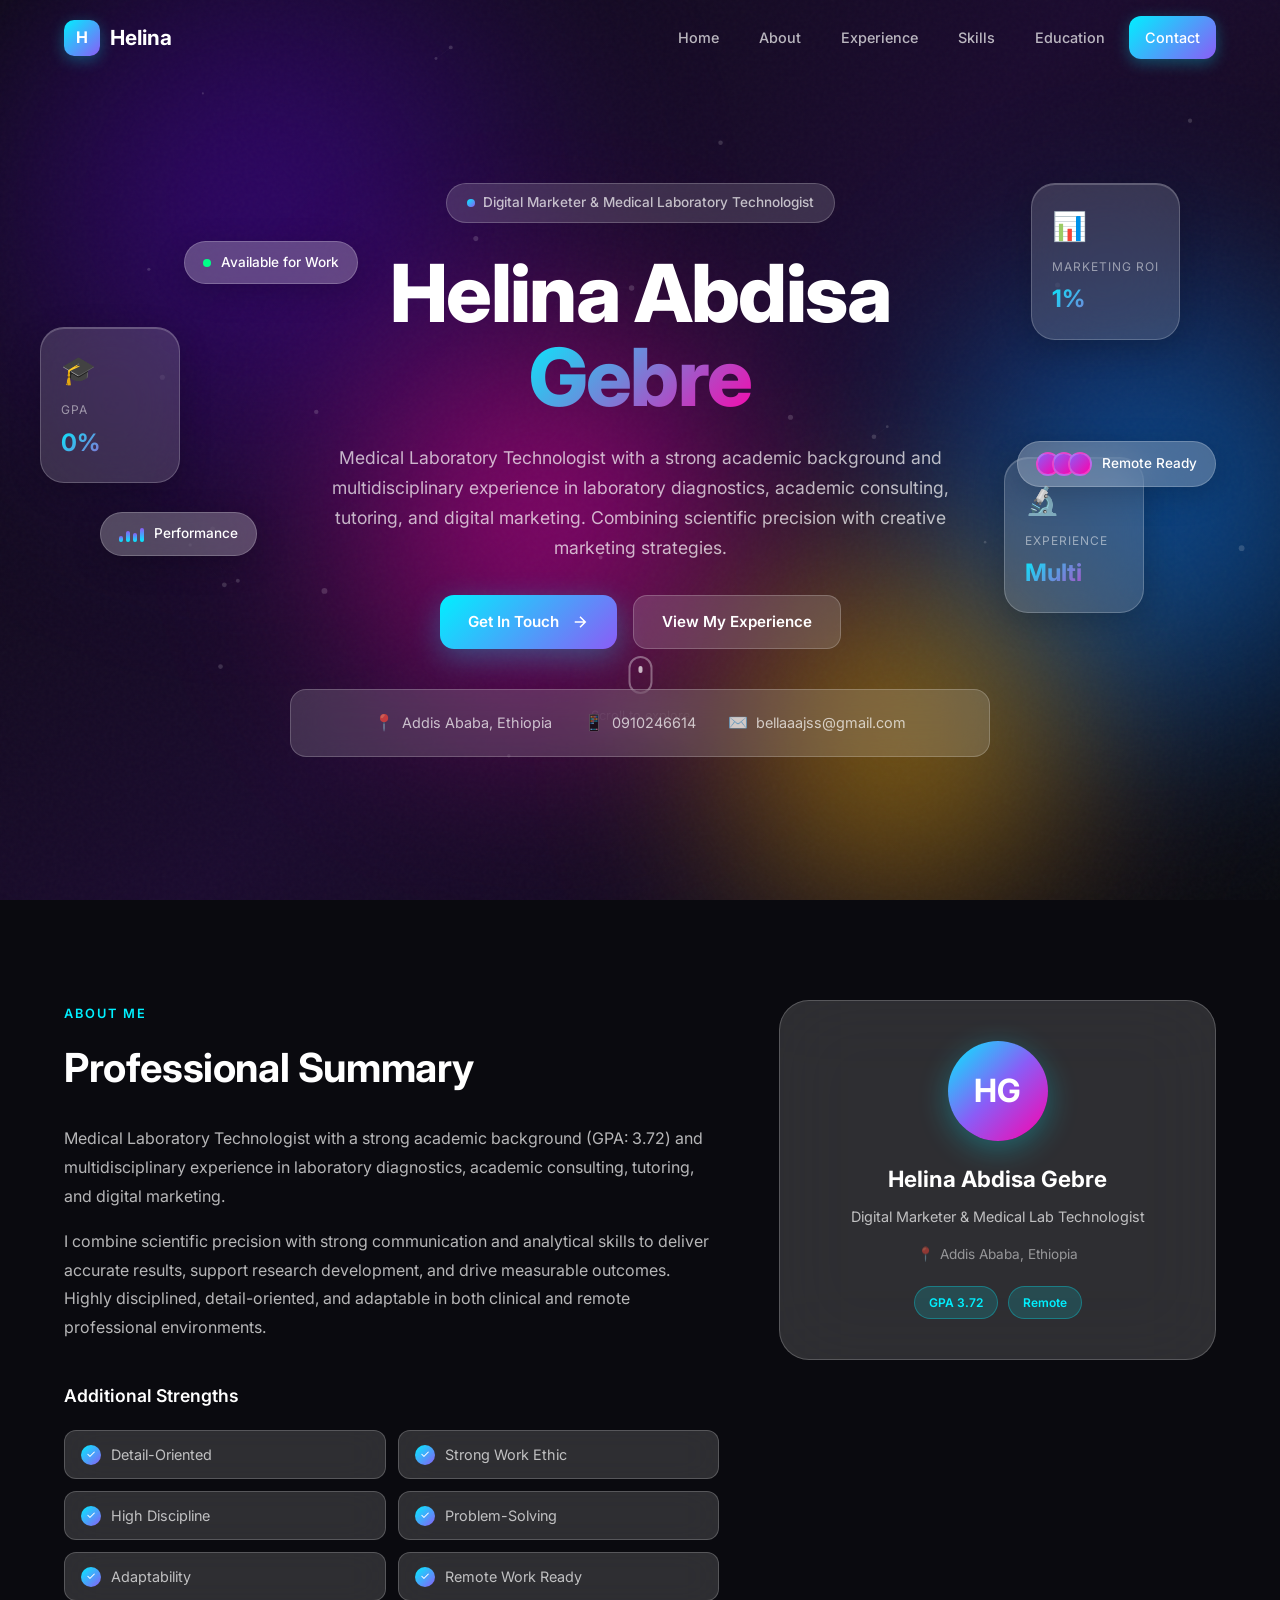
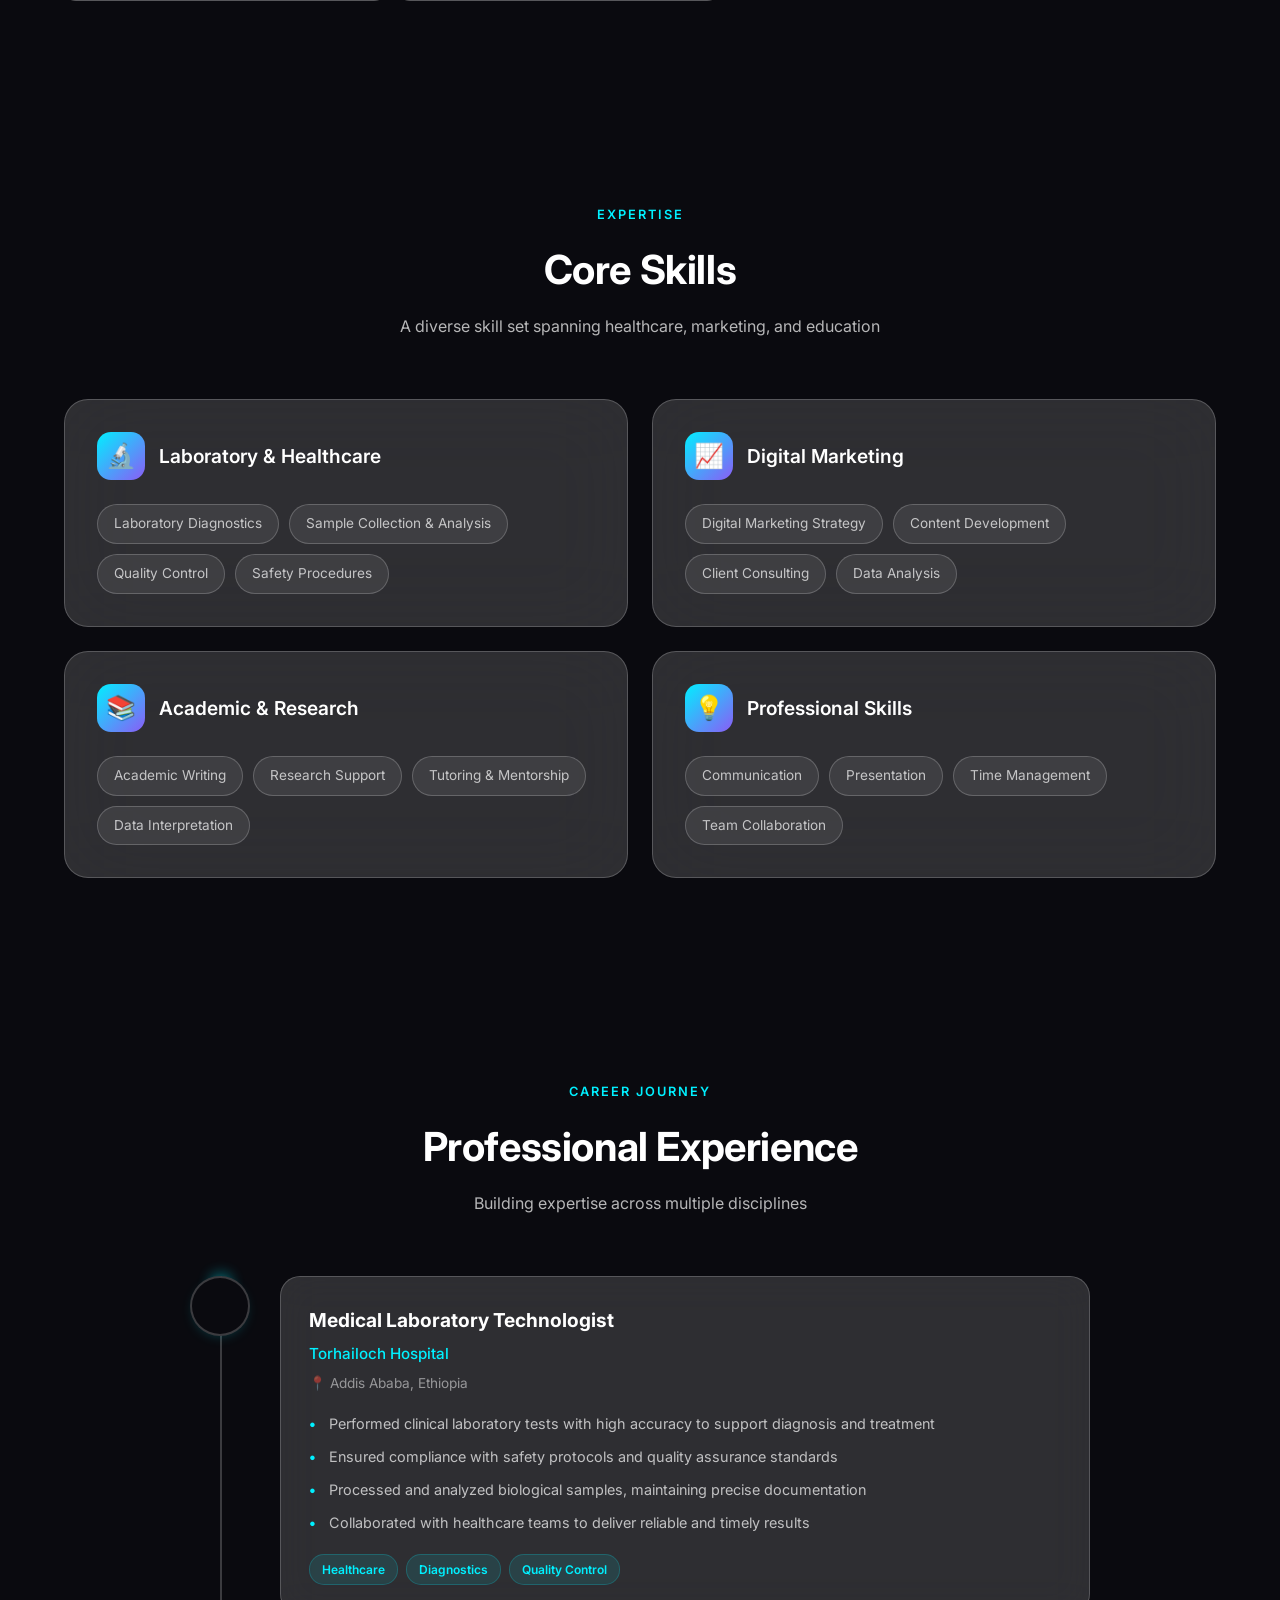
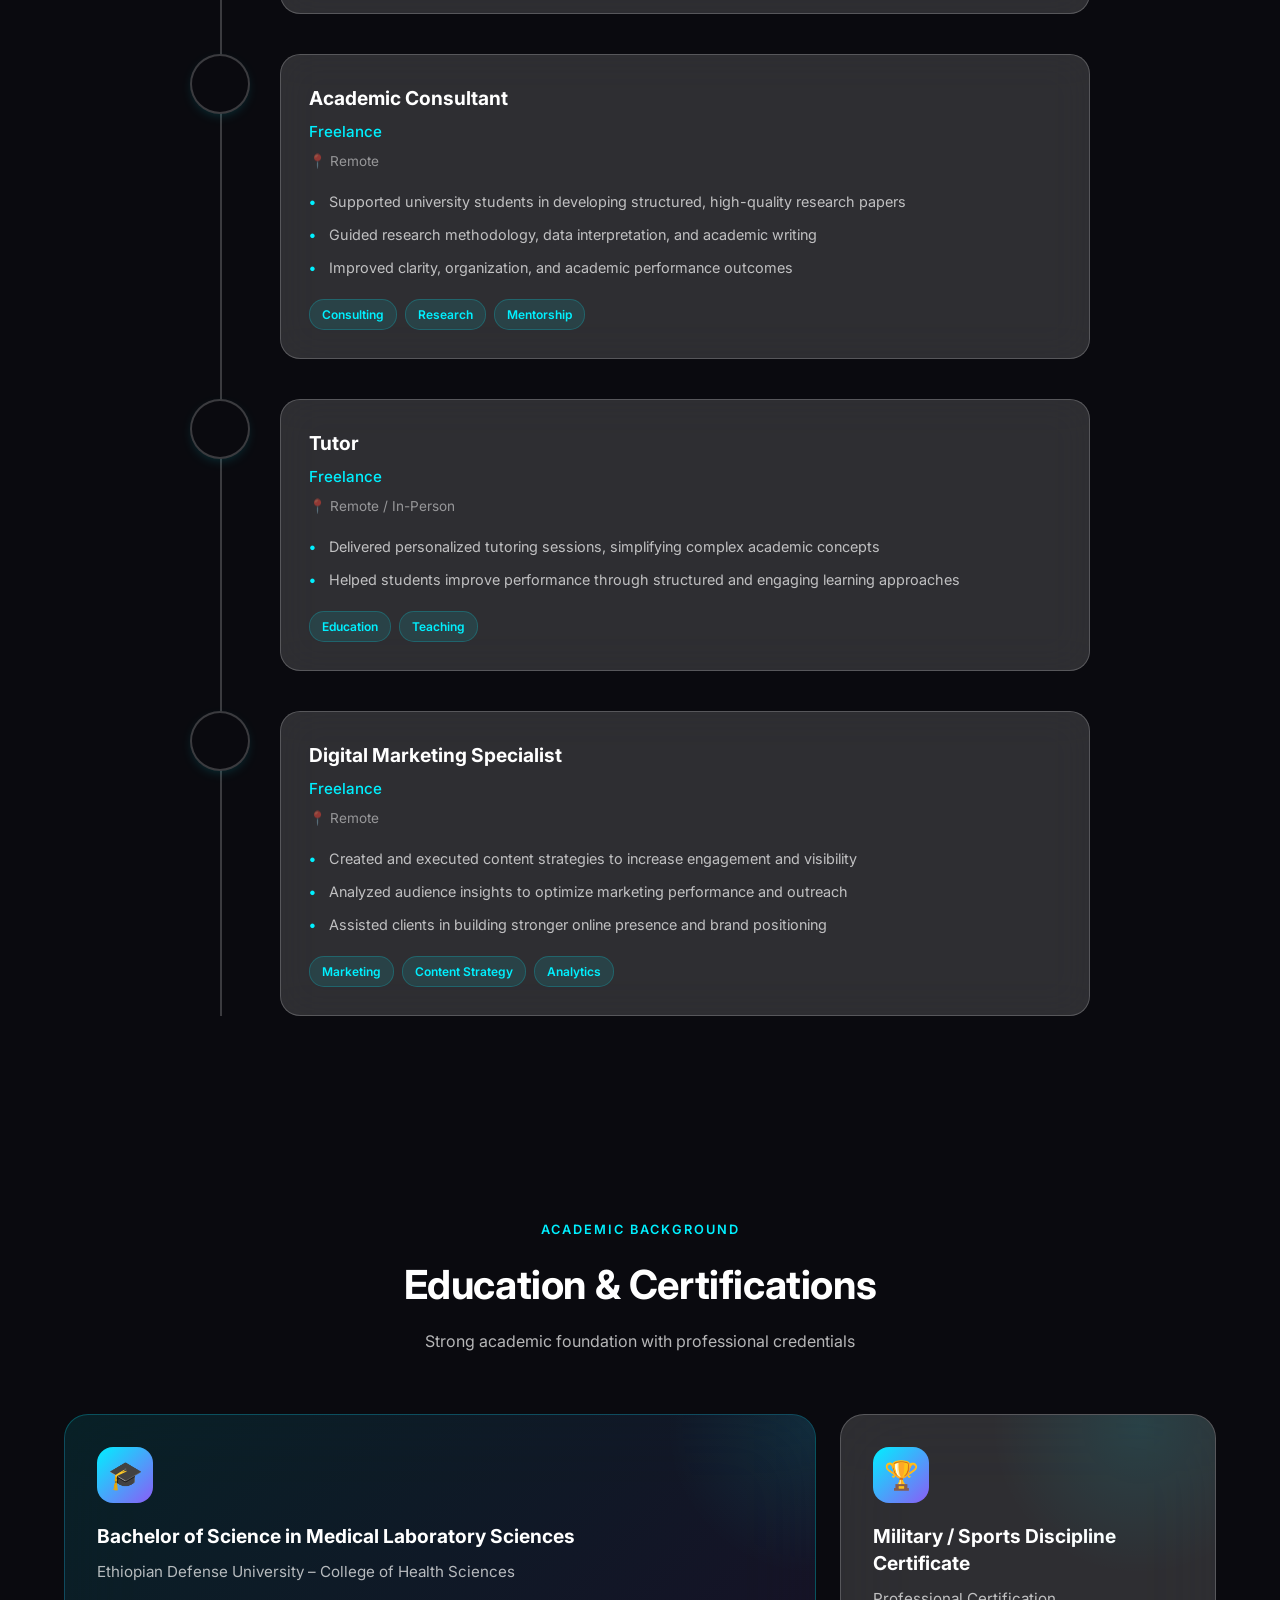
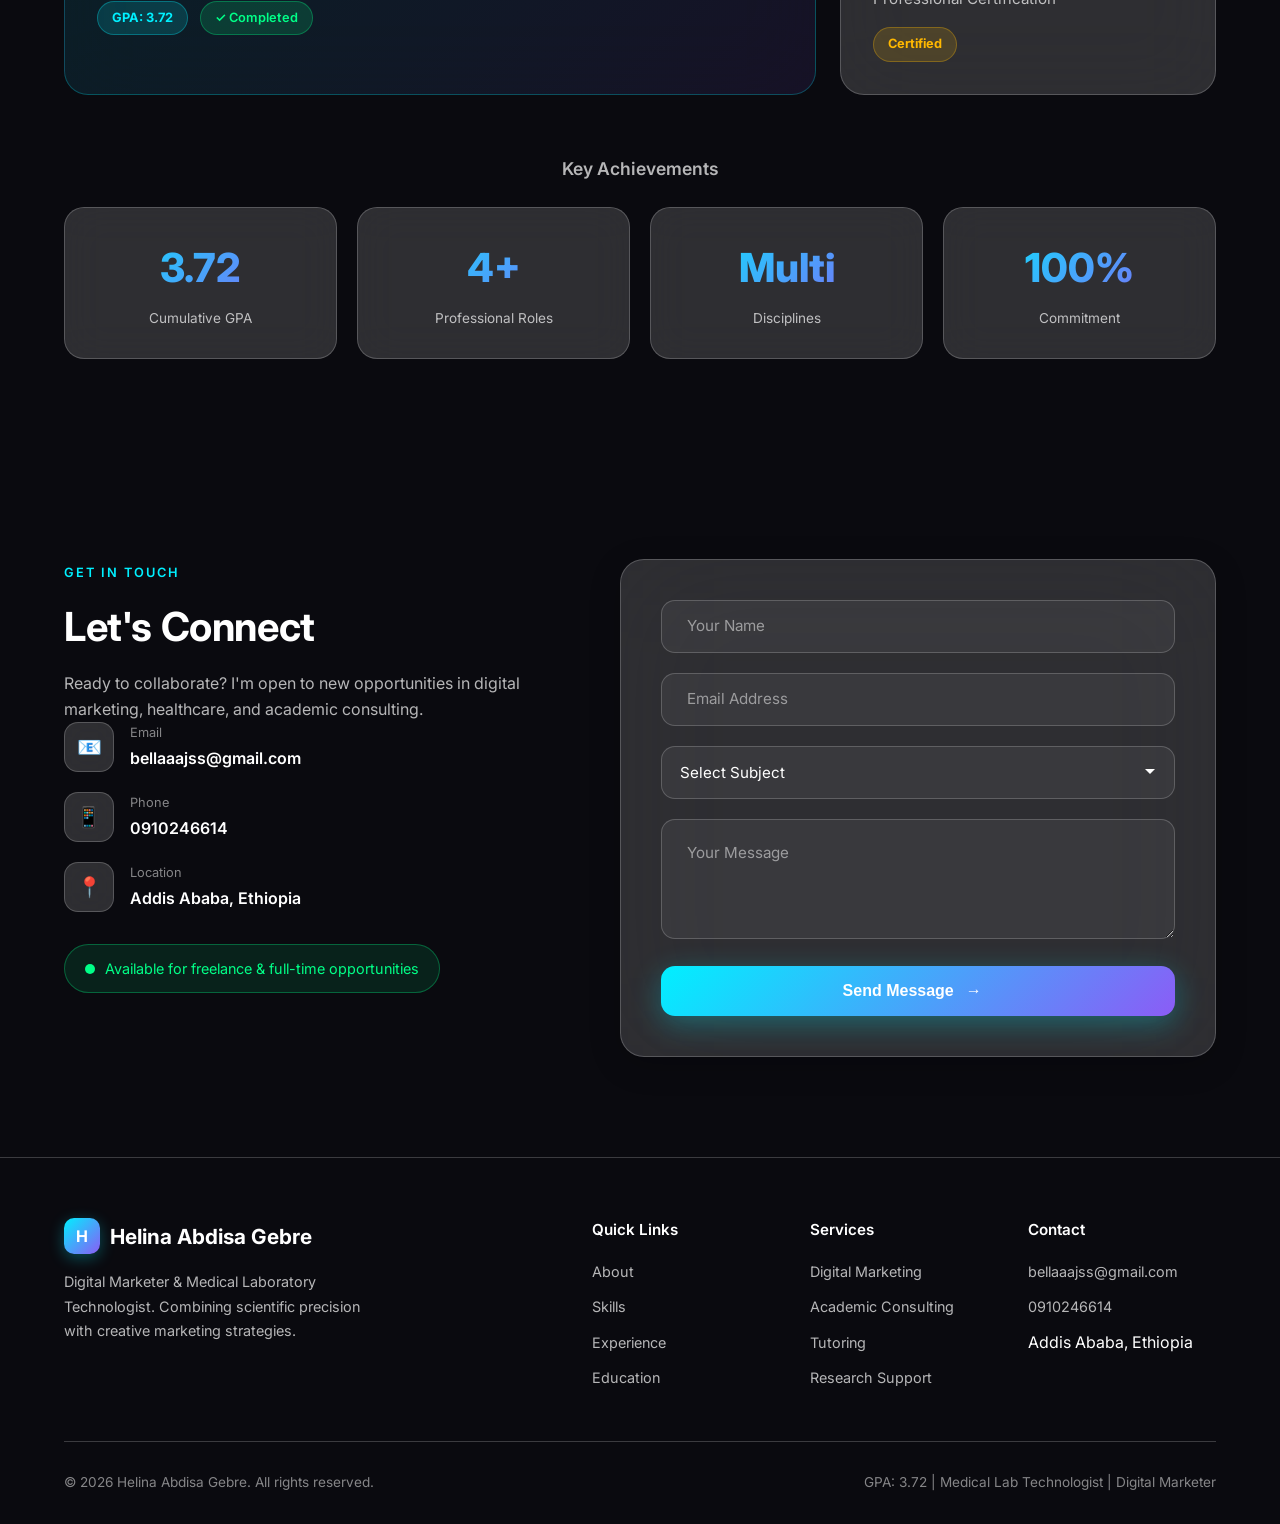
==== index.html @ 51c13301 "Add files via upload" ====
<!DOCTYPE html>
<html lang="en">
<head>
    <meta charset="UTF-8">
    <meta name="viewport" content="width=device-width, initial-scale=1.0">
    <title>Helina Abdisa Gebre | Digital Marketer & Medical Laboratory Technologist</title>
    <link rel="stylesheet" href="styles.css">
    <link rel="preconnect" href="https://fonts.googleapis.com">
    <link rel="preconnect" href="https://fonts.gstatic.com" crossorigin>
    <link href="https://fonts.googleapis.com/css2?family=Inter:wght@300;400;500;600;700;800&display=swap" rel="stylesheet">
</head>
<body>
    <!-- Animated Mesh Gradient Background -->
    <div class="mesh-gradient-bg">
        <div class="gradient-blob blob-1"></div>
        <div class="gradient-blob blob-2"></div>
        <div class="gradient-blob blob-3"></div>
        <div class="gradient-blob blob-4"></div>
        <div class="noise-overlay"></div>
    </div>

    <!-- Navigation -->
    <nav class="glass-nav">
        <div class="nav-container">
            <div class="logo">
                <span class="logo-icon">H</span>
                <span class="logo-text">Helina</span>
            </div>
            <ul class="nav-links">
                <li><a href="#hero" class="nav-link">Home</a></li>
                <li><a href="#about" class="nav-link">About</a></li>
                <li><a href="#experience" class="nav-link">Experience</a></li>
                <li><a href="#skills" class="nav-link">Skills</a></li>
                <li><a href="#education" class="nav-link">Education</a></li>
                <li><a href="#contact" class="nav-link cta-nav">Contact</a></li>
            </ul>
            <button class="mobile-menu-btn">
                <span></span>
                <span></span>
                <span></span>
            </button>
        </div>
    </nav>

    <!-- Hero Section -->
    <section id="hero" class="hero">
        <div class="hero-container">
            <!-- Floating Glass Cards -->
            <div class="floating-cards">
                <div class="glass-card card-1" data-tilt>
                    <div class="card-shimmer"></div>
                    <div class="card-icon">📊</div>
                    <div class="card-label">Marketing ROI</div>
                    <div class="card-value">10x</div>
                </div>
                <div class="glass-card card-2" data-tilt>
                    <div class="card-shimmer"></div>
                    <div class="card-icon">🎓</div>
                    <div class="card-label">GPA</div>
                    <div class="card-value">3.72</div>
                </div>
                <div class="glass-card card-3" data-tilt>
                    <div class="card-shimmer"></div>
                    <div class="card-icon">🔬</div>
                    <div class="card-label">Experience</div>
                    <div class="card-value">Multi</div>
                </div>
            </div>

            <!-- Floating Widgets -->
            <div class="floating-widgets">
                <div class="widget widget-1">
                    <div class="widget-dot pulse"></div>
                    <span>Available for Work</span>
                </div>
                <div class="widget widget-2">
                    <div class="widget-chart">
                        <div class="chart-bar"></div>
                        <div class="chart-bar"></div>
                        <div class="chart-bar"></div>
                        <div class="chart-bar"></div>
                    </div>
                    <span>Performance</span>
                </div>
                <div class="widget widget-3">
                    <div class="widget-avatar-stack">
                        <div class="avatar"></div>
                        <div class="avatar"></div>
                        <div class="avatar"></div>
                    </div>
                    <span>Remote Ready</span>
                </div>
            </div>

            <!-- Main Content -->
            <div class="hero-content">
                <div class="hero-badge">
                    <span class="badge-dot"></span>
                    Digital Marketer & Medical Laboratory Technologist
                </div>
                <h1 class="hero-title">
                    <span class="title-line">Helina Abdisa</span>
                    <span class="title-line"><span class="gradient-text">Gebre</span></span>
                </h1>
                <p class="hero-subtitle">
                    Medical Laboratory Technologist with a strong academic background and multidisciplinary experience 
                    in laboratory diagnostics, academic consulting, tutoring, and digital marketing. 
                    Combining scientific precision with creative marketing strategies.
                </p>
                <div class="hero-cta">
                    <a href="#contact" class="btn-primary">
                        <span>Get In Touch</span>
                        <svg class="btn-arrow" viewBox="0 0 24 24" fill="none" stroke="currentColor" stroke-width="2">
                            <path d="M5 12h14M12 5l7 7-7 7"/>
                        </svg>
                    </a>
                    <a href="#experience" class="btn-secondary">
                        <span>View My Experience</span>
                    </a>
                </div>

                <!-- Contact Info Bar -->
                <div class="hero-contact-bar">
                    <div class="contact-bar-item">
                        <span class="contact-icon-small">📍</span>
                        <span>Addis Ababa, Ethiopia</span>
                    </div>
                    <div class="contact-bar-item">
                        <span class="contact-icon-small">📱</span>
                        <span>0910246614</span>
                    </div>
                    <div class="contact-bar-item">
                        <span class="contact-icon-small">✉️</span>
                        <span>bellaaajss@gmail.com</span>
                    </div>
                </div>
            </div>

            <!-- Scroll Indicator -->
            <div class="scroll-indicator">
                <div class="scroll-mouse">
                    <div class="scroll-wheel"></div>
                </div>
                <span>Scroll to explore</span>
            </div>
        </div>
    </section>

    <!-- About / Professional Summary Section -->
    <section id="about" class="about">
        <div class="section-container">
            <div class="about-grid">
                <div class="about-content">
                    <span class="section-label">About Me</span>
                    <h2 class="section-title">Professional Summary</h2>
                    <div class="about-text">
                        <p>
                            Medical Laboratory Technologist with a strong academic background (GPA: 3.72) and 
                            multidisciplinary experience in laboratory diagnostics, academic consulting, tutoring, 
                            and digital marketing.
                        </p>
                        <p>
                            I combine scientific precision with strong communication and analytical skills to deliver 
                            accurate results, support research development, and drive measurable outcomes. Highly disciplined, 
                            detail-oriented, and adaptable in both clinical and remote professional environments.
                        </p>
                    </div>
                    
                    <!-- Additional Strengths -->
                    <div class="strengths-section">
                        <h3 class="strengths-title">Additional Strengths</h3>
                        <div class="strengths-grid">
                            <div class="strength-item">
                                <span class="strength-icon">✓</span>
                                <span>Detail-Oriented</span>
                            </div>
                            <div class="strength-item">
                                <span class="strength-icon">✓</span>
                                <span>Strong Work Ethic</span>
                            </div>
                            <div class="strength-item">
                                <span class="strength-icon">✓</span>
                                <span>High Discipline</span>
                            </div>
                            <div class="strength-item">
                                <span class="strength-icon">✓</span>
                                <span>Problem-Solving</span>
                            </div>
                            <div class="strength-item">
                                <span class="strength-icon">✓</span>
                                <span>Adaptability</span>
                            </div>
                            <div class="strength-item">
                                <span class="strength-icon">✓</span>
                                <span>Remote Work Ready</span>
                            </div>
                        </div>
                    </div>
                </div>

                <!-- Profile Card -->
                <div class="profile-card" data-tilt>
                    <div class="profile-shimmer"></div>
                    <div class="profile-avatar">
                        <div class="avatar-placeholder">HG</div>
                    </div>
                    <h3 class="profile-name">Helina Abdisa Gebre</h3>
                    <p class="profile-title">Digital Marketer & Medical Lab Technologist</p>
                    <div class="profile-location">
                        <span>📍</span> Addis Ababa, Ethiopia
                    </div>
                    <div class="profile-badges">
                        <span class="profile-badge">GPA 3.72</span>
                        <span class="profile-badge">Remote</span>
                    </div>
                </div>
            </div>
        </div>
    </section>

    <!-- Core Skills Section -->
    <section id="skills" class="skills">
        <div class="section-container">
            <div class="section-header">
                <span class="section-label">Expertise</span>
                <h2 class="section-title">Core Skills</h2>
                <p class="section-subtitle">A diverse skill set spanning healthcare, marketing, and education</p>
            </div>

            <div class="skills-grid">
                <!-- Laboratory Skills -->
                <div class="skill-category">
                    <div class="skill-category-header">
                        <div class="skill-category-icon">🔬</div>
                        <h3>Laboratory & Healthcare</h3>
                    </div>
                    <div class="skill-tags">
                        <span class="skill-tag">Laboratory Diagnostics</span>
                        <span class="skill-tag">Sample Collection & Analysis</span>
                        <span class="skill-tag">Quality Control</span>
                        <span class="skill-tag">Safety Procedures</span>
                    </div>
                </div>

                <!-- Digital Marketing Skills -->
                <div class="skill-category">
                    <div class="skill-category-header">
                        <div class="skill-category-icon">📈</div>
                        <h3>Digital Marketing</h3>
                    </div>
                    <div class="skill-tags">
                        <span class="skill-tag">Digital Marketing Strategy</span>
                        <span class="skill-tag">Content Development</span>
                        <span class="skill-tag">Client Consulting</span>
                        <span class="skill-tag">Data Analysis</span>
                    </div>
                </div>

                <!-- Academic Skills -->
                <div class="skill-category">
                    <div class="skill-category-header">
                        <div class="skill-category-icon">📚</div>
                        <h3>Academic & Research</h3>
                    </div>
                    <div class="skill-tags">
                        <span class="skill-tag">Academic Writing</span>
                        <span class="skill-tag">Research Support</span>
                        <span class="skill-tag">Tutoring & Mentorship</span>
                        <span class="skill-tag">Data Interpretation</span>
                    </div>
                </div>

                <!-- Soft Skills -->
                <div class="skill-category">
                    <div class="skill-category-header">
                        <div class="skill-category-icon">💡</div>
                        <h3>Professional Skills</h3>
                    </div>
                    <div class="skill-tags">
                        <span class="skill-tag">Communication</span>
                        <span class="skill-tag">Presentation</span>
                        <span class="skill-tag">Time Management</span>
                        <span class="skill-tag">Team Collaboration</span>
                    </div>
                </div>
            </div>
        </div>
    </section>

    <!-- Professional Experience Section -->
    <section id="experience" class="experience">
        <div class="section-container">
            <div class="section-header">
                <span class="section-label">Career Journey</span>
                <h2 class="section-title">Professional Experience</h2>
                <p class="section-subtitle">Building expertise across multiple disciplines</p>
            </div>

            <div class="experience-timeline">
                <div class="timeline-line">
                    <div class="timeline-progress"></div>
                    <div class="timeline-glow"></div>
                </div>

                <div class="experience-items">
                    <!-- Medical Laboratory Technologist -->
                    <div class="experience-item" data-tilt>
                        <div class="exp-node">
                            <div class="node-ring"></div>
                            <div class="node-core">🔬</div>
                        </div>
                        <div class="exp-content">
                            <div class="exp-header">
                                <h3 class="exp-title">Medical Laboratory Technologist</h3>
                                <span class="exp-company">Torhailoch Hospital</span>
                                <span class="exp-location">📍 Addis Ababa, Ethiopia</span>
                            </div>
                            <ul class="exp-duties">
                                <li>Performed clinical laboratory tests with high accuracy to support diagnosis and treatment</li>
                                <li>Ensured compliance with safety protocols and quality assurance standards</li>
                                <li>Processed and analyzed biological samples, maintaining precise documentation</li>
                                <li>Collaborated with healthcare teams to deliver reliable and timely results</li>
                            </ul>
                            <div class="exp-tags">
                                <span class="exp-tag">Healthcare</span>
                                <span class="exp-tag">Diagnostics</span>
                                <span class="exp-tag">Quality Control</span>
                            </div>
                        </div>
                    </div>

                    <!-- Academic Consultant -->
                    <div class="experience-item" data-tilt>
                        <div class="exp-node">
                            <div class="node-ring"></div>
                            <div class="node-core">📖</div>
                        </div>
                        <div class="exp-content">
                            <div class="exp-header">
                                <h3 class="exp-title">Academic Consultant</h3>
                                <span class="exp-company">Freelance</span>
                                <span class="exp-location">📍 Remote</span>
                            </div>
                            <ul class="exp-duties">
                                <li>Supported university students in developing structured, high-quality research papers</li>
                                <li>Guided research methodology, data interpretation, and academic writing</li>
                                <li>Improved clarity, organization, and academic performance outcomes</li>
                            </ul>
                            <div class="exp-tags">
                                <span class="exp-tag">Consulting</span>
                                <span class="exp-tag">Research</span>
                                <span class="exp-tag">Mentorship</span>
                            </div>
                        </div>
                    </div>

                    <!-- Tutor -->
                    <div class="experience-item" data-tilt>
                        <div class="exp-node">
                            <div class="node-ring"></div>
                            <div class="node-core">🎓</div>
                        </div>
                        <div class="exp-content">
                            <div class="exp-header">
                                <h3 class="exp-title">Tutor</h3>
                                <span class="exp-company">Freelance</span>
                                <span class="exp-location">📍 Remote / In-Person</span>
                            </div>
                            <ul class="exp-duties">
                                <li>Delivered personalized tutoring sessions, simplifying complex academic concepts</li>
                                <li>Helped students improve performance through structured and engaging learning approaches</li>
                            </ul>
                            <div class="exp-tags">
                                <span class="exp-tag">Education</span>
                                <span class="exp-tag">Teaching</span>
                            </div>
                        </div>
                    </div>

                    <!-- Digital Marketing Specialist -->
                    <div class="experience-item" data-tilt>
                        <div class="exp-node">
                            <div class="node-ring"></div>
                            <div class="node-core">📱</div>
                        </div>
                        <div class="exp-content">
                            <div class="exp-header">
                                <h3 class="exp-title">Digital Marketing Specialist</h3>
                                <span class="exp-company">Freelance</span>
                                <span class="exp-location">📍 Remote</span>
                            </div>
                            <ul class="exp-duties">
                                <li>Created and executed content strategies to increase engagement and visibility</li>
                                <li>Analyzed audience insights to optimize marketing performance and outreach</li>
                                <li>Assisted clients in building stronger online presence and brand positioning</li>
                            </ul>
                            <div class="exp-tags">
                                <span class="exp-tag">Marketing</span>
                                <span class="exp-tag">Content Strategy</span>
                                <span class="exp-tag">Analytics</span>
                            </div>
                        </div>
                    </div>
                </div>
            </div>
        </div>
    </section>

    <!-- Education Section -->
    <section id="education" class="education">
        <div class="section-container">
            <div class="section-header">
                <span class="section-label">Academic Background</span>
                <h2 class="section-title">Education & Certifications</h2>
                <p class="section-subtitle">Strong academic foundation with professional credentials</p>
            </div>

            <div class="education-grid">
                <!-- Education Card -->
                <div class="edu-card main-edu" data-tilt>
                    <div class="edu-shimmer"></div>
                    <div class="edu-icon">🎓</div>
                    <div class="edu-content">
                        <h3 class="edu-degree">Bachelor of Science in Medical Laboratory Sciences</h3>
                        <p class="edu-school">Ethiopian Defense University – College of Health Sciences</p>
                        <div class="edu-meta">
                            <span class="edu-gpa">GPA: 3.72</span>
                            <span class="edu-status">✓ Completed</span>
                        </div>
                    </div>
                    <div class="edu-decoration"></div>
                </div>

                <!-- Certification Card -->
                <div class="edu-card cert-card" data-tilt>
                    <div class="edu-shimmer"></div>
                    <div class="edu-icon">🏆</div>
                    <div class="edu-content">
                        <h3 class="edu-degree">Military / Sports Discipline Certificate</h3>
                        <p class="edu-school">Professional Certification</p>
                        <div class="edu-meta">
                            <span class="edu-badge">Certified</span>
                        </div>
                    </div>
                    <div class="edu-decoration"></div>
                </div>
            </div>

            <!-- Key Achievements -->
            <div class="achievements-section">
                <h3 class="achievements-title">Key Achievements</h3>
                <div class="achievements-grid">
                    <div class="achievement-item">
                        <div class="achievement-number">3.72</div>
                        <div class="achievement-label">Cumulative GPA</div>
                    </div>
                    <div class="achievement-item">
                        <div class="achievement-number">4+</div>
                        <div class="achievement-label">Professional Roles</div>
                    </div>
                    <div class="achievement-item">
                        <div class="achievement-number">Multi</div>
                        <div class="achievement-label">Disciplines</div>
                    </div>
                    <div class="achievement-item">
                        <div class="achievement-number">100%</div>
                        <div class="achievement-label">Commitment</div>
                    </div>
                </div>
            </div>
        </div>
    </section>

    <!-- Contact Section -->
    <section id="contact" class="contact">
        <div class="section-container">
            <div class="contact-grid">
                <div class="contact-info">
                    <span class="section-label">Get In Touch</span>
                    <h2 class="section-title">Let's Connect</h2>
                    <p class="section-subtitle">Ready to collaborate? I'm open to new opportunities in digital marketing, healthcare, and academic consulting.</p>
                    
                    <div class="contact-details">
                        <div class="contact-item">
                            <div class="contact-icon">📧</div>
                            <div class="contact-text">
                                <span class="label">Email</span>
                                <span class="value">bellaaajss@gmail.com</span>
                            </div>
                        </div>
                        <div class="contact-item">
                            <div class="contact-icon">📱</div>
                            <div class="contact-text">
                                <span class="label">Phone</span>
                                <span class="value">0910246614</span>
                            </div>
                        </div>
                        <div class="contact-item">
                            <div class="contact-icon">📍</div>
                            <div class="contact-text">
                                <span class="label">Location</span>
                                <span class="value">Addis Ababa, Ethiopia</span>
                            </div>
                        </div>
                    </div>

                    <!-- Availability Badge -->
                    <div class="availability-badge">
                        <div class="availability-dot"></div>
                        <span>Available for freelance & full-time opportunities</span>
                    </div>
                </div>

                <div class="contact-form-container">
                    <form class="contact-form" id="contactForm">
                        <div class="form-group">
                            <input type="text" id="name" required placeholder=" ">
                            <label for="name">Your Name</label>
                            <div class="form-glow"></div>
                        </div>
                        <div class="form-group">
                            <input type="email" id="email" required placeholder=" ">
                            <label for="email">Email Address</label>
                            <div class="form-glow"></div>
                        </div>
                        <div class="form-group">
                            <select id="subject" required>
                                <option value="">Select Subject</option>
                                <option value="marketing">Digital Marketing</option>
                                <option value="consulting">Academic Consulting</option>
                                <option value="tutoring">Tutoring</option>
                                <option value="healthcare">Healthcare Collaboration</option>
                                <option value="other">Other</option>
                            </select>
                            <div class="form-glow"></div>
                        </div>
                        <div class="form-group">
                            <textarea id="message" rows="4" required placeholder=" "></textarea>
                            <label for="message">Your Message</label>
                            <div class="form-glow"></div>
                        </div>
                        <button type="submit" class="submit-btn">
                            <span class="btn-text">Send Message</span>
                            <span class="btn-icon">→</span>
                            <div class="btn-glow"></div>
                        </button>
                    </form>
                </div>
            </div>
        </div>
    </section>

    <!-- Footer -->
    <footer class="footer">
        <div class="footer-container">
            <div class="footer-top">
                <div class="footer-brand">
                    <div class="logo">
                        <span class="logo-icon">H</span>
                        <span class="logo-text">Helina Abdisa Gebre</span>
                    </div>
                    <p>Digital Marketer & Medical Laboratory Technologist. Combining scientific precision with creative marketing strategies.</p>
                </div>
                <div class="footer-links">
                    <div class="link-group">
                        <h4>Quick Links</h4>
                        <ul>
                            <li><a href="#about">About</a></li>
                            <li><a href="#skills">Skills</a></li>
                            <li><a href="#experience">Experience</a></li>
                            <li><a href="#education">Education</a></li>
                        </ul>
                    </div>
                    <div class="link-group">
                        <h4>Services</h4>
                        <ul>
                            <li><a href="#contact">Digital Marketing</a></li>
                            <li><a href="#contact">Academic Consulting</a></li>
                            <li><a href="#contact">Tutoring</a></li>
                            <li><a href="#contact">Research Support</a></li>
                        </ul>
                    </div>
                    <div class="link-group">
                        <h4>Contact</h4>
                        <ul>
                            <li><a href="mailto:bellaaajss@gmail.com">bellaaajss@gmail.com</a></li>
                            <li><a href="tel:0910246614">0910246614</a></li>
                            <li>Addis Ababa, Ethiopia</li>
                        </ul>
                    </div>
                </div>
            </div>
            <div class="footer-bottom">
                <p>&copy; 2026 Helina Abdisa Gebre. All rights reserved.</p>
                <div class="footer-legal">
                    <span>GPA: 3.72 | Medical Lab Technologist | Digital Marketer</span>
                </div>
            </div>
        </div>
    </footer>

    <!-- Success Modal -->
    <div class="modal" id="successModal">
        <div class="modal-content">
            <div class="modal-icon">✓</div>
            <h3>Message Sent!</h3>
            <p>Thank you for reaching out. I'll get back to you soon.</p>
            <button class="modal-close">Close</button>
        </div>
    </div>

    <script src="script.js"></script>
</body>
</html>
---- styles.css ----
/* ========================================
   Helina Abdisa Gebre - Personal Portfolio
   iOS 26 Glassmorphism Style
   ======================================== */

/* CSS Custom Properties */
:root {
    /* Glassmorphism Colors */
    --glass-white: rgba(255, 255, 255, 0.15);
    --glass-white-strong: rgba(255, 255, 255, 0.25);
    --glass-border: rgba(255, 255, 255, 0.2);
    --glass-border-strong: rgba(255, 255, 255, 0.35);
    --glass-glow: rgba(255, 255, 255, 0.1);
    
    /* Accent Colors */
    --accent-cyan: #00F0FF;
    --accent-magenta: #FF00AA;
    --accent-violet: #8B5CF6;
    --accent-blue: #0088FF;
    --accent-amber: #FFB800;
    --accent-pink: #FF6B9D;
    
    /* Typography Colors */
    --text-primary: #FFFFFF;
    --text-secondary: rgba(255, 255, 255, 0.7);
    --text-tertiary: rgba(255, 255, 255, 0.5);
    --text-dark: #1D1D1F;
    
    /* Background Colors */
    --bg-deep-violet: #4C00B0;
    --bg-electric-blue: #0088FF;
    --bg-soft-amber: #FFB800;
    --bg-dark: #0a0a0f;
    
    /* Blur Values */
    --blur-light: 20px;
    --blur-medium: 40px;
    --blur-heavy: 60px;
    
    /* Shadows */
    --shadow-glass: 0 8px 32px rgba(0, 0, 0, 0.2);
    --shadow-glass-hover: 0 16px 48px rgba(0, 0, 0, 0.3);
    --shadow-inner-glow: inset 0 1px 0 rgba(255, 255, 255, 0.2);
    
    /* Transitions */
    --transition-fast: 0.2s cubic-bezier(0.16, 1, 0.3, 1);
    --transition-medium: 0.4s cubic-bezier(0.16, 1, 0.3, 1);
    --transition-slow: 0.6s cubic-bezier(0.16, 1, 0.3, 1);
    --transition-elastic: 0.5s cubic-bezier(0.68, -0.55, 0.265, 1.55);
    
    /* Spacing */
    --section-padding: 100px;
    --container-max: 1200px;
    --container-padding: 24px;
}

/* Reset & Base */
*, *::before, *::after {
    margin: 0;
    padding: 0;
    box-sizing: border-box;
}

html {
    scroll-behavior: smooth;
    font-size: 16px;
}

body {
    font-family: 'Inter', -apple-system, BlinkMacSystemFont, 'Segoe UI', Roboto, Helvetica, Arial, sans-serif;
    background: var(--bg-dark);
    color: var(--text-primary);
    line-height: 1.6;
    overflow-x: hidden;
    -webkit-font-smoothing: antialiased;
    -moz-osx-font-smoothing: grayscale;
}

/* ========================================
   MESH GRADIENT BACKGROUND
   ======================================== */

.mesh-gradient-bg {
    position: fixed;
    top: 0;
    left: 0;
    width: 100%;
    height: 100%;
    z-index: -1;
    overflow: hidden;
    background: linear-gradient(135deg, #0a0a0f 0%, #1a0a2e 50%, #0a0a0f 100%);
}

.gradient-blob {
    position: absolute;
    border-radius: 50%;
    filter: blur(80px);
    opacity: 0.6;
    animation: blob-morph 20s ease-in-out infinite;
}

.blob-1 {
    width: 60vw;
    height: 60vw;
    background: radial-gradient(circle, var(--bg-deep-violet) 0%, transparent 70%);
    top: -20%;
    left: -10%;
    animation-delay: 0s;
}

.blob-2 {
    width: 50vw;
    height: 50vw;
    background: radial-gradient(circle, var(--bg-electric-blue) 0%, transparent 70%);
    top: 20%;
    right: -15%;
    animation-delay: -5s;
}

.blob-3 {
    width: 45vw;
    height: 45vw;
    background: radial-gradient(circle, var(--accent-magenta) 0%, transparent 70%);
    bottom: 10%;
    left: 20%;
    animation-delay: -10s;
}

.blob-4 {
    width: 40vw;
    height: 40vw;
    background: radial-gradient(circle, var(--bg-soft-amber) 0%, transparent 70%);
    bottom: -10%;
    right: 10%;
    animation-delay: -15s;
}

@keyframes blob-morph {
    0%, 100% { transform: translate(0, 0) scale(1); }
    25% { transform: translate(5%, 5%) scale(1.1); }
    50% { transform: translate(-5%, 10%) scale(0.95); }
    75% { transform: translate(10%, -5%) scale(1.05); }
}

.noise-overlay {
    position: absolute;
    top: 0;
    left: 0;
    width: 100%;
    height: 100%;
    opacity: 0.03;
    background-image: url("data:image/svg+xml,%3Csvg viewBox='0 0 256 256' xmlns='http://www.w3.org/2000/svg'%3E%3Cfilter id='noise'%3E%3CfeTurbulence type='fractalNoise' baseFrequency='0.9' numOctaves='4' stitchTiles='stitch'/%3E%3C/filter%3E%3Crect width='100%25' height='100%25' filter='url(%23noise)'/%3E%3C/svg%3E");
    pointer-events: none;
}

/* ========================================
   NAVIGATION
   ======================================== */

.glass-nav {
    position: fixed;
    top: 0;
    left: 0;
    width: 100%;
    z-index: 1000;
    padding: 16px 0;
    transition: var(--transition-medium);
}

.glass-nav.scrolled {
    background: rgba(10, 10, 15, 0.7);
    backdrop-filter: blur(var(--blur-medium));
    -webkit-backdrop-filter: blur(var(--blur-medium));
    border-bottom: 1px solid var(--glass-border);
}

.nav-container {
    max-width: var(--container-max);
    margin: 0 auto;
    padding: 0 var(--container-padding);
    display: flex;
    justify-content: space-between;
    align-items: center;
}

.logo {
    display: flex;
    align-items: center;
    gap: 10px;
    font-weight: 700;
    font-size: 1.3rem;
    color: var(--text-primary);
}

.logo-icon {
    width: 36px;
    height: 36px;
    display: flex;
    align-items: center;
    justify-content: center;
    background: linear-gradient(135deg, var(--accent-cyan), var(--accent-violet));
    border-radius: 10px;
    font-size: 1rem;
    color: white;
    box-shadow: 0 4px 15px rgba(0, 240, 255, 0.3);
}

.nav-links {
    display: flex;
    list-style: none;
    gap: 8px;
}

.nav-link {
    display: block;
    padding: 10px 16px;
    color: var(--text-secondary);
    text-decoration: none;
    font-weight: 500;
    font-size: 0.9rem;
    border-radius: 12px;
    transition: var(--transition-fast);
    position: relative;
    overflow: hidden;
}

.nav-link::before {
    content: '';
    position: absolute;
    top: 0;
    left: 0;
    width: 100%;
    height: 100%;
    background: var(--glass-white);
    opacity: 0;
    transition: var(--transition-fast);
    border-radius: 12px;
}

.nav-link:hover::before {
    opacity: 1;
}

.nav-link:hover {
    color: var(--text-primary);
}

.cta-nav {
    background: linear-gradient(135deg, var(--accent-cyan), var(--accent-violet));
    color: white !important;
    box-shadow: 0 4px 15px rgba(0, 240, 255, 0.3);
}

.cta-nav::before {
    display: none;
}

.cta-nav:hover {
    transform: translateY(-2px);
    box-shadow: 0 6px 20px rgba(0, 240, 255, 0.4);
}

.mobile-menu-btn {
    display: none;
    flex-direction: column;
    gap: 5px;
    background: none;
    border: none;
    cursor: pointer;
    padding: 5px;
}

.mobile-menu-btn span {
    display: block;
    width: 24px;
    height: 2px;
    background: var(--text-primary);
    border-radius: 2px;
    transition: var(--transition-fast);
}

/* ========================================
   HERO SECTION
   ======================================== */

.hero {
    min-height: 100vh;
    display: flex;
    align-items: center;
    justify-content: center;
    position: relative;
    padding: 120px var(--container-padding) 80px;
    overflow: hidden;
}

.hero-container {
    max-width: var(--container-max);
    width: 100%;
    margin: 0 auto;
    position: relative;
}

/* Floating Glass Cards */
.floating-cards {
    position: absolute;
    top: 0;
    left: 0;
    width: 100%;
    height: 100%;
    pointer-events: none;
    z-index: 1;
}

.glass-card {
    position: absolute;
    background: var(--glass-white);
    backdrop-filter: blur(var(--blur-medium));
    -webkit-backdrop-filter: blur(var(--blur-medium));
    border: 1px solid var(--glass-border);
    border-radius: 24px;
    padding: 20px;
    box-shadow: var(--shadow-glass), var(--shadow-inner-glow);
    pointer-events: auto;
    transition: var(--transition-medium);
    overflow: hidden;
    min-width: 140px;
}

.card-shimmer {
    position: absolute;
    top: 0;
    left: -100%;
    width: 100%;
    height: 100%;
    background: linear-gradient(90deg, transparent, rgba(255, 255, 255, 0.2), transparent);
    animation: shimmer 8s infinite;
}

@keyframes shimmer {
    0%, 100% { left: -100%; }
    50% { left: 100%; }
}

.card-1 {
    top: 0%;
    right: 5%;
    animation: float 6s ease-in-out infinite;
}

.card-2 {
    top: 25%;
    left: 0%;
    animation: float 7s ease-in-out infinite;
    animation-delay: -2s;
}

.card-3 {
    bottom: 25%;
    right: 8%;
    animation: float 5s ease-in-out infinite;
    animation-delay: -4s;
}

@keyframes float {
    0%, 100% { transform: translateY(0) rotate(0deg); }
    50% { transform: translateY(-20px) rotate(2deg); }
}

.card-icon {
    font-size: 1.75rem;
    margin-bottom: 8px;
}

.card-label {
    font-size: 0.75rem;
    color: var(--text-tertiary);
    text-transform: uppercase;
    letter-spacing: 1px;
    margin-bottom: 4px;
}

.card-value {
    font-size: 1.5rem;
    font-weight: 700;
    background: linear-gradient(135deg, var(--accent-cyan), var(--accent-magenta));
    -webkit-background-clip: text;
    -webkit-text-fill-color: transparent;
    background-clip: text;
}

/* Floating Widgets */
.floating-widgets {
    position: absolute;
    top: 0;
    left: 0;
    width: 100%;
    height: 100%;
    pointer-events: none;
    z-index: 2;
}

.widget {
    position: absolute;
    background: var(--glass-white-strong);
    backdrop-filter: blur(var(--blur-light));
    -webkit-backdrop-filter: blur(var(--blur-light));
    border: 1px solid var(--glass-border);
    border-radius: 50px;
    padding: 10px 18px;
    display: flex;
    align-items: center;
    gap: 10px;
    font-size: 0.85rem;
    font-weight: 500;
    box-shadow: var(--shadow-glass);
}

.widget-1 {
    top: 10%;
    left: 12%;
    animation: float-widget 4s ease-in-out infinite;
}

.widget-2 {
    bottom: 35%;
    left: 5%;
    animation: float-widget 5s ease-in-out infinite;
    animation-delay: -1s;
}

.widget-3 {
    top: 45%;
    right: 2%;
    animation: float-widget 6s ease-in-out infinite;
    animation-delay: -2s;
}

@keyframes float-widget {
    0%, 100% { transform: translateY(0); }
    50% { transform: translateY(-15px); }
}

.widget-dot {
    width: 8px;
    height: 8px;
    background: #00ff88;
    border-radius: 50%;
}

.pulse {
    animation: pulse 2s ease-in-out infinite;
}

@keyframes pulse {
    0%, 100% { opacity: 1; transform: scale(1); }
    50% { opacity: 0.5; transform: scale(1.2); }
}

.widget-chart {
    display: flex;
    gap: 3px;
    align-items: flex-end;
    height: 16px;
}

.chart-bar {
    width: 4px;
    background: linear-gradient(to top, var(--accent-cyan), var(--accent-violet));
    border-radius: 2px;
    animation: chart-grow 2s ease-in-out infinite;
}

.chart-bar:nth-child(1) { height: 40%; animation-delay: 0s; }
.chart-bar:nth-child(2) { height: 70%; animation-delay: 0.2s; }
.chart-bar:nth-child(3) { height: 55%; animation-delay: 0.4s; }
.chart-bar:nth-child(4) { height: 90%; animation-delay: 0.6s; }

@keyframes chart-grow {
    0%, 100% { transform: scaleY(1); }
    50% { transform: scaleY(1.2); }
}

.widget-avatar-stack {
    display: flex;
}

.avatar {
    width: 24px;
    height: 24px;
    border-radius: 50%;
    background: linear-gradient(135deg, var(--accent-violet), var(--accent-magenta));
    border: 2px solid rgba(255, 255, 255, 0.2);
    margin-left: -8px;
}

.avatar:first-child {
    margin-left: 0;
}

/* Hero Content */
.hero-content {
    position: relative;
    z-index: 3;
    text-align: center;
    max-width: 800px;
    margin: 0 auto;
}

.hero-badge {
    display: inline-flex;
    align-items: center;
    gap: 8px;
    background: var(--glass-white);
    backdrop-filter: blur(var(--blur-light));
    -webkit-backdrop-filter: blur(var(--blur-light));
    border: 1px solid var(--glass-border);
    border-radius: 50px;
    padding: 8px 20px;
    font-size: 0.85rem;
    font-weight: 500;
    color: var(--text-secondary);
    margin-bottom: 28px;
}

.badge-dot {
    width: 8px;
    height: 8px;
    background: linear-gradient(135deg, var(--accent-cyan), var(--accent-violet));
    border-radius: 50%;
    animation: pulse 2s infinite;
}

.hero-title {
    font-size: clamp(2.5rem, 7vw, 5rem);
    font-weight: 800;
    line-height: 1.05;
    margin-bottom: 24px;
    letter-spacing: -0.02em;
}

.title-line {
    display: block;
}

.gradient-text {
    background: linear-gradient(135deg, var(--accent-cyan), var(--accent-magenta), var(--accent-violet));
    -webkit-background-clip: text;
    -webkit-text-fill-color: transparent;
    background-clip: text;
    background-size: 200% 200%;
    animation: gradient-shift 5s ease infinite;
}

@keyframes gradient-shift {
    0%, 100% { background-position: 0% 50%; }
    50% { background-position: 100% 50%; }
}

.hero-subtitle {
    font-size: clamp(0.95rem, 2vw, 1.1rem);
    color: var(--text-secondary);
    max-width: 650px;
    margin: 0 auto 32px;
    line-height: 1.7;
}

.hero-cta {
    display: flex;
    gap: 16px;
    justify-content: center;
    flex-wrap: wrap;
    margin-bottom: 40px;
}

/* Hero Contact Bar */
.hero-contact-bar {
    display: flex;
    justify-content: center;
    gap: 32px;
    flex-wrap: wrap;
    padding: 20px;
    background: var(--glass-white);
    backdrop-filter: blur(var(--blur-light));
    -webkit-backdrop-filter: blur(var(--blur-light));
    border: 1px solid var(--glass-border);
    border-radius: 16px;
    max-width: 700px;
    margin: 0 auto;
}

.contact-bar-item {
    display: flex;
    align-items: center;
    gap: 8px;
    font-size: 0.9rem;
    color: var(--text-secondary);
}

.contact-icon-small {
    font-size: 1rem;
}

/* Buttons */
.btn-primary {
    display: inline-flex;
    align-items: center;
    gap: 12px;
    background: linear-gradient(135deg, var(--accent-cyan), var(--accent-violet));
    color: white;
    font-weight: 600;
    font-size: 0.95rem;
    padding: 14px 28px;
    border-radius: 14px;
    text-decoration: none;
    border: none;
    cursor: pointer;
    position: relative;
    overflow: hidden;
    transition: var(--transition-medium);
    box-shadow: 0 8px 30px rgba(0, 240, 255, 0.3);
}

.btn-primary::before {
    content: '';
    position: absolute;
    top: 0;
    left: -100%;
    width: 100%;
    height: 100%;
    background: linear-gradient(90deg, transparent, rgba(255, 255, 255, 0.3), transparent);
    transition: var(--transition-slow);
}

.btn-primary:hover::before {
    left: 100%;
}

.btn-primary:hover {
    transform: translateY(-3px);
    box-shadow: 0 12px 40px rgba(0, 240, 255, 0.4);
}

.btn-arrow {
    width: 18px;
    height: 18px;
    transition: var(--transition-fast);
}

.btn-primary:hover .btn-arrow {
    transform: translateX(4px);
}

.btn-secondary {
    display: inline-flex;
    align-items: center;
    gap: 12px;
    background: var(--glass-white);
    backdrop-filter: blur(var(--blur-light));
    -webkit-backdrop-filter: blur(var(--blur-light));
    color: var(--text-primary);
    font-weight: 600;
    font-size: 0.95rem;
    padding: 14px 28px;
    border-radius: 14px;
    text-decoration: none;
    border: 1px solid var(--glass-border);
    cursor: pointer;
    transition: var(--transition-medium);
}

.btn-secondary:hover {
    background: var(--glass-white-strong);
    border-color: var(--glass-border-strong);
    transform: translateY(-3px);
}

/* Scroll Indicator */
.scroll-indicator {
    position: absolute;
    bottom: 30px;
    left: 50%;
    transform: translateX(-50%);
    display: flex;
    flex-direction: column;
    align-items: center;
    gap: 12px;
    color: var(--text-tertiary);
    font-size: 0.8rem;
    animation: fade-in-up 1s ease 1s both;
}

.scroll-mouse {
    width: 24px;
    height: 38px;
    border: 2px solid var(--glass-border-strong);
    border-radius: 12px;
    display: flex;
    justify-content: center;
    padding-top: 8px;
}

.scroll-wheel {
    width: 4px;
    height: 7px;
    background: var(--text-secondary);
    border-radius: 2px;
    animation: scroll-wheel 2s ease-in-out infinite;
}

@keyframes scroll-wheel {
    0%, 100% { transform: translateY(0); opacity: 1; }
    50% { transform: translateY(8px); opacity: 0.3; }
}

@keyframes fade-in-up {
    from { opacity: 0; transform: translateX(-50%) translateY(20px); }
    to { opacity: 1; transform: translateX(-50%) translateY(0); }
}

/* ========================================
   SECTIONS COMMON
   ======================================== */

.section-container {
    max-width: var(--container-max);
    margin: 0 auto;
    padding: 0 var(--container-padding);
}

.section-header {
    text-align: center;
    margin-bottom: 60px;
}

.section-label {
    display: inline-block;
    font-size: 0.8rem;
    font-weight: 600;
    text-transform: uppercase;
    letter-spacing: 2px;
    color: var(--accent-cyan);
    margin-bottom: 12px;
}

.section-title {
    font-size: clamp(1.8rem, 4vw, 2.5rem);
    font-weight: 700;
    margin-bottom: 12px;
    letter-spacing: -0.01em;
}

.section-subtitle {
    font-size: 1rem;
    color: var(--text-secondary);
    max-width: 500px;
    margin: 0 auto;
}

/* ========================================
   ABOUT SECTION
   ======================================== */

.about {
    padding: var(--section-padding) 0;
    position: relative;
}

.about-grid {
    display: grid;
    grid-template-columns: 1.2fr 0.8fr;
    gap: 60px;
    align-items: start;
}

.about-content .section-label,
.about-content .section-title {
    text-align: left;
}

.about-content .section-title {
    margin-bottom: 24px;
}

.about-text {
    margin-bottom: 40px;
}

.about-text p {
    color: var(--text-secondary);
    font-size: 1rem;
    line-height: 1.8;
    margin-bottom: 16px;
}

.about-text p:last-child {
    margin-bottom: 0;
}

/* Strengths Section */
.strengths-section {
    margin-top: 40px;
}

.strengths-title {
    font-size: 1.1rem;
    font-weight: 600;
    margin-bottom: 20px;
    color: var(--text-primary);
}

.strengths-grid {
    display: grid;
    grid-template-columns: repeat(2, 1fr);
    gap: 12px;
}

.strength-item {
    display: flex;
    align-items: center;
    gap: 10px;
    background: var(--glass-white);
    backdrop-filter: blur(var(--blur-light));
    -webkit-backdrop-filter: blur(var(--blur-light));
    border: 1px solid var(--glass-border);
    border-radius: 12px;
    padding: 12px 16px;
    font-size: 0.9rem;
    color: var(--text-secondary);
    transition: var(--transition-fast);
}

.strength-item:hover {
    background: var(--glass-white-strong);
    border-color: var(--glass-border-strong);
    transform: translateX(5px);
}

.strength-icon {
    width: 20px;
    height: 20px;
    display: flex;
    align-items: center;
    justify-content: center;
    background: linear-gradient(135deg, var(--accent-cyan), var(--accent-violet));
    border-radius: 50%;
    font-size: 0.7rem;
    color: white;
    flex-shrink: 0;
}

/* Profile Card */
.profile-card {
    background: var(--glass-white);
    backdrop-filter: blur(var(--blur-medium));
    -webkit-backdrop-filter: blur(var(--blur-medium));
    border: 1px solid var(--glass-border);
    border-radius: 30px;
    padding: 40px;
    text-align: center;
    position: relative;
    overflow: hidden;
    transition: var(--transition-medium);
}

.profile-shimmer {
    position: absolute;
    top: 0;
    left: -100%;
    width: 100%;
    height: 100%;
    background: linear-gradient(90deg, transparent, rgba(255, 255, 255, 0.15), transparent);
    animation: shimmer 10s infinite;
}

.profile-card:hover {
    transform: translateY(-5px);
    box-shadow: var(--shadow-glass-hover);
}

.profile-avatar {
    margin-bottom: 20px;
}

.avatar-placeholder {
    width: 100px;
    height: 100px;
    background: linear-gradient(135deg, var(--accent-cyan), var(--accent-violet), var(--accent-magenta));
    border-radius: 50%;
    display: flex;
    align-items: center;
    justify-content: center;
    font-size: 2rem;
    font-weight: 700;
    color: white;
    margin: 0 auto;
    box-shadow: 0 8px 30px rgba(0, 240, 255, 0.3);
}

.profile-name {
    font-size: 1.4rem;
    font-weight: 700;
    margin-bottom: 8px;
}

.profile-title {
    font-size: 0.9rem;
    color: var(--text-secondary);
    margin-bottom: 16px;
}

.profile-location {
    display: flex;
    align-items: center;
    justify-content: center;
    gap: 6px;
    font-size: 0.85rem;
    color: var(--text-tertiary);
    margin-bottom: 20px;
}

.profile-badges {
    display: flex;
    justify-content: center;
    gap: 10px;
    flex-wrap: wrap;
}

.profile-badge {
    background: rgba(0, 240, 255, 0.15);
    color: var(--accent-cyan);
    font-size: 0.75rem;
    font-weight: 600;
    padding: 6px 14px;
    border-radius: 20px;
    border: 1px solid rgba(0, 240, 255, 0.3);
}

/* ========================================
   SKILLS SECTION
   ======================================== */

.skills {
    padding: var(--section-padding) 0;
    position: relative;
}

.skills-grid {
    display: grid;
    grid-template-columns: repeat(2, 1fr);
    gap: 24px;
}

.skill-category {
    background: var(--glass-white);
    backdrop-filter: blur(var(--blur-medium));
    -webkit-backdrop-filter: blur(var(--blur-medium));
    border: 1px solid var(--glass-border);
    border-radius: 24px;
    padding: 32px;
    transition: var(--transition-medium);
}

.skill-category:hover {
    background: var(--glass-white-strong);
    border-color: var(--glass-border-strong);
    transform: translateY(-5px);
    box-shadow: var(--shadow-glass-hover);
}

.skill-category-header {
    display: flex;
    align-items: center;
    gap: 14px;
    margin-bottom: 24px;
}

.skill-category-icon {
    width: 48px;
    height: 48px;
    background: linear-gradient(135deg, var(--accent-cyan), var(--accent-violet));
    border-radius: 14px;
    display: flex;
    align-items: center;
    justify-content: center;
    font-size: 1.5rem;
}

.skill-category-header h3 {
    font-size: 1.2rem;
    font-weight: 600;
}

.skill-tags {
    display: flex;
    flex-wrap: wrap;
    gap: 10px;
}

.skill-tag {
    background: rgba(255, 255, 255, 0.08);
    border: 1px solid var(--glass-border);
    border-radius: 20px;
    padding: 8px 16px;
    font-size: 0.85rem;
    color: var(--text-secondary);
    transition: var(--transition-fast);
}

.skill-tag:hover {
    background: rgba(0, 240, 255, 0.1);
    border-color: rgba(0, 240, 255, 0.3);
    color: var(--accent-cyan);
}

/* ========================================
   EXPERIENCE SECTION
   ======================================== */

.experience {
    padding: var(--section-padding) 0;
    position: relative;
}

.experience-timeline {
    position: relative;
    max-width: 900px;
    margin: 0 auto;
}

.timeline-line {
    position: absolute;
    left: 30px;
    top: 0;
    bottom: 0;
    width: 2px;
    background: var(--glass-border);
}

.timeline-progress {
    position: absolute;
    top: 0;
    left: 0;
    width: 100%;
    height: 0%;
    background: linear-gradient(to bottom, var(--accent-cyan), var(--accent-violet));
    transition: height 0.5s ease;
}

.timeline-glow {
    position: absolute;
    top: 0;
    left: 50%;
    transform: translateX(-50%);
    width: 16px;
    height: 16px;
    background: var(--accent-cyan);
    border-radius: 50%;
    filter: blur(8px);
    opacity: 0.8;
    animation: glow-pulse 2s ease-in-out infinite;
}

@keyframes glow-pulse {
    0%, 100% { opacity: 0.5; transform: translateX(-50%) scale(1); }
    50% { opacity: 1; transform: translateX(-50%) scale(1.3); }
}

.experience-items {
    display: flex;
    flex-direction: column;
    gap: 40px;
}

.experience-item {
    display: flex;
    gap: 30px;
    position: relative;
}

.exp-node {
    position: relative;
    width: 60px;
    height: 60px;
    flex-shrink: 0;
    display: flex;
    align-items: center;
    justify-content: center;
    z-index: 2;
}

.node-ring {
    position: absolute;
    width: 100%;
    height: 100%;
    border: 2px solid var(--glass-border);
    border-radius: 50%;
    background: var(--bg-dark);
    animation: ring-pulse 3s ease-in-out infinite;
}

@keyframes ring-pulse {
    0%, 100% { transform: scale(1); opacity: 1; }
    50% { transform: scale(1.1); opacity: 0.5; }
}

.node-core {
    width: 44px;
    height: 44px;
    background: linear-gradient(135deg, var(--accent-cyan), var(--accent-violet));
    border-radius: 50%;
    display: flex;
    align-items: center;
    justify-content: center;
    font-size: 1.2rem;
    box-shadow: 0 4px 15px rgba(0, 240, 255, 0.4);
}

.exp-content {
    flex: 1;
    background: var(--glass-white);
    backdrop-filter: blur(var(--blur-light));
    -webkit-backdrop-filter: blur(var(--blur-light));
    border: 1px solid var(--glass-border);
    border-radius: 20px;
    padding: 28px;
    transition: var(--transition-medium);
}

.exp-content:hover {
    background: var(--glass-white-strong);
    border-color: var(--glass-border-strong);
    transform: translateX(8px);
}

.exp-header {
    margin-bottom: 16px;
}

.exp-title {
    font-size: 1.2rem;
    font-weight: 700;
    margin-bottom: 6px;
}

.exp-company {
    display: block;
    font-size: 0.95rem;
    color: var(--accent-cyan);
    font-weight: 500;
    margin-bottom: 4px;
}

.exp-location {
    font-size: 0.85rem;
    color: var(--text-tertiary);
}

.exp-duties {
    list-style: none;
    margin-bottom: 20px;
}

.exp-duties li {
    position: relative;
    padding-left: 20px;
    margin-bottom: 10px;
    font-size: 0.9rem;
    color: var(--text-secondary);
    line-height: 1.6;
}

.exp-duties li::before {
    content: '•';
    position: absolute;
    left: 0;
    color: var(--accent-cyan);
    font-weight: bold;
}

.exp-tags {
    display: flex;
    flex-wrap: wrap;
    gap: 8px;
}

.exp-tag {
    background: rgba(0, 240, 255, 0.1);
    color: var(--accent-cyan);
    font-size: 0.75rem;
    font-weight: 600;
    padding: 5px 12px;
    border-radius: 15px;
    border: 1px solid rgba(0, 240, 255, 0.2);
}

/* ========================================
   EDUCATION SECTION
   ======================================== */

.education {
    padding: var(--section-padding) 0;
    position: relative;
}

.education-grid {
    display: grid;
    grid-template-columns: 2fr 1fr;
    gap: 24px;
    margin-bottom: 60px;
}

.edu-card {
    background: var(--glass-white);
    backdrop-filter: blur(var(--blur-medium));
    -webkit-backdrop-filter: blur(var(--blur-medium));
    border: 1px solid var(--glass-border);
    border-radius: 24px;
    padding: 32px;
    position: relative;
    overflow: hidden;
    transition: var(--transition-medium);
}

.edu-card:hover {
    background: var(--glass-white-strong);
    border-color: var(--glass-border-strong);
    transform: translateY(-5px);
    box-shadow: var(--shadow-glass-hover);
}

.edu-shimmer {
    position: absolute;
    top: 0;
    left: -100%;
    width: 100%;
    height: 100%;
    background: linear-gradient(90deg, transparent, rgba(255, 255, 255, 0.15), transparent);
    animation: shimmer 12s infinite;
}

.main-edu {
    background: linear-gradient(135deg, rgba(0, 240, 255, 0.1), rgba(139, 92, 246, 0.1));
    border-color: rgba(0, 240, 255, 0.25);
}

.edu-icon {
    width: 56px;
    height: 56px;
    background: linear-gradient(135deg, var(--accent-cyan), var(--accent-violet));
    border-radius: 16px;
    display: flex;
    align-items: center;
    justify-content: center;
    font-size: 1.75rem;
    margin-bottom: 20px;
}

.edu-degree {
    font-size: 1.2rem;
    font-weight: 700;
    margin-bottom: 10px;
    line-height: 1.4;
}

.edu-school {
    font-size: 0.95rem;
    color: var(--text-secondary);
    margin-bottom: 16px;
}

.edu-meta {
    display: flex;
    gap: 12px;
    flex-wrap: wrap;
}

.edu-gpa {
    background: rgba(0, 240, 255, 0.15);
    color: var(--accent-cyan);
    font-size: 0.8rem;
    font-weight: 700;
    padding: 6px 14px;
    border-radius: 20px;
    border: 1px solid rgba(0, 240, 255, 0.3);
}

.edu-status {
    background: rgba(0, 255, 136, 0.15);
    color: #00ff88;
    font-size: 0.8rem;
    font-weight: 600;
    padding: 6px 14px;
    border-radius: 20px;
    border: 1px solid rgba(0, 255, 136, 0.3);
}

.edu-badge {
    background: rgba(255, 184, 0, 0.15);
    color: var(--accent-amber);
    font-size: 0.8rem;
    font-weight: 700;
    padding: 6px 14px;
    border-radius: 20px;
    border: 1px solid rgba(255, 184, 0, 0.3);
}

.edu-decoration {
    position: absolute;
    top: -50%;
    right: -20%;
    width: 300px;
    height: 300px;
    background: radial-gradient(circle, rgba(0, 240, 255, 0.1), transparent 70%);
    border-radius: 50%;
    pointer-events: none;
}

/* Achievements Section */
.achievements-section {
    text-align: center;
}

.achievements-title {
    font-size: 1.1rem;
    font-weight: 600;
    margin-bottom: 24px;
    color: var(--text-secondary);
}

.achievements-grid {
    display: grid;
    grid-template-columns: repeat(4, 1fr);
    gap: 20px;
}

.achievement-item {
    background: var(--glass-white);
    backdrop-filter: blur(var(--blur-light));
    -webkit-backdrop-filter: blur(var(--blur-light));
    border: 1px solid var(--glass-border);
    border-radius: 20px;
    padding: 28px 20px;
    text-align: center;
    transition: var(--transition-medium);
}

.achievement-item:hover {
    background: var(--glass-white-strong);
    border-color: var(--glass-border-strong);
    transform: translateY(-5px);
}

.achievement-number {
    font-size: 2.5rem;
    font-weight: 800;
    background: linear-gradient(135deg, var(--accent-cyan), var(--accent-violet));
    -webkit-background-clip: text;
    -webkit-text-fill-color: transparent;
    background-clip: text;
    margin-bottom: 8px;
}

.achievement-label {
    font-size: 0.85rem;
    color: var(--text-secondary);
}

/* ========================================
   CONTACT SECTION
   ======================================== */

.contact {
    padding: var(--section-padding) 0;
    position: relative;
}

.contact-grid {
    display: grid;
    grid-template-columns: 1fr 1.2fr;
    gap: 60px;
    align-items: start;
}

.contact-info .section-header {
    text-align: left;
    margin-bottom: 32px;
}

.contact-info .section-subtitle {
    margin: 0;
}

.contact-details {
    display: flex;
    flex-direction: column;
    gap: 20px;
    margin-bottom: 32px;
}

.contact-item {
    display: flex;
    align-items: center;
    gap: 16px;
}

.contact-icon {
    width: 50px;
    height: 50px;
    background: var(--glass-white);
    backdrop-filter: blur(var(--blur-light));
    -webkit-backdrop-filter: blur(var(--blur-light));
    border: 1px solid var(--glass-border);
    border-radius: 14px;
    display: flex;
    align-items: center;
    justify-content: center;
    font-size: 1.25rem;
    transition: var(--transition-medium);
}

.contact-item:hover .contact-icon {
    background: linear-gradient(135deg, var(--accent-cyan), var(--accent-violet));
    border-color: transparent;
    transform: scale(1.1);
}

.contact-text {
    display: flex;
    flex-direction: column;
}

.contact-text .label {
    font-size: 0.8rem;
    color: var(--text-tertiary);
    margin-bottom: 2px;
}

.contact-text .value {
    font-size: 1rem;
    font-weight: 600;
    color: var(--text-primary);
}

/* Availability Badge */
.availability-badge {
    display: inline-flex;
    align-items: center;
    gap: 10px;
    background: rgba(0, 255, 136, 0.1);
    border: 1px solid rgba(0, 255, 136, 0.3);
    border-radius: 50px;
    padding: 12px 20px;
    font-size: 0.9rem;
    color: #00ff88;
}

.availability-dot {
    width: 10px;
    height: 10px;
    background: #00ff88;
    border-radius: 50%;
    animation: pulse 2s infinite;
}

/* Contact Form */
.contact-form-container {
    background: var(--glass-white);
    backdrop-filter: blur(var(--blur-heavy));
    -webkit-backdrop-filter: blur(var(--blur-heavy));
    border: 1px solid var(--glass-border);
    border-radius: 24px;
    padding: 40px;
    box-shadow: var(--shadow-glass);
}

.contact-form {
    display: flex;
    flex-direction: column;
    gap: 20px;
}

.form-group {
    position: relative;
}

.form-group input,
.form-group textarea,
.form-group select {
    width: 100%;
    background: rgba(255, 255, 255, 0.05);
    border: 1px solid var(--glass-border);
    border-radius: 14px;
    padding: 16px 18px;
    color: var(--text-primary);
    font-size: 0.95rem;
    font-family: inherit;
    transition: var(--transition-medium);
    outline: none;
}

.form-group select {
    cursor: pointer;
    appearance: none;
    background-image: url("data:image/svg+xml,%3Csvg xmlns='http://www.w3.org/2000/svg' width='12' height='12' viewBox='0 0 12 12'%3E%3Cpath fill='%23ffffff' d='M6 8L1 3h10z'/%3E%3C/svg%3E");
    background-repeat: no-repeat;
    background-position: right 18px center;
}

.form-group textarea {
    resize: vertical;
    min-height: 120px;
}

.form-group label {
    position: absolute;
    left: 18px;
    top: 50%;
    transform: translateY(-50%);
    color: var(--text-tertiary);
    font-size: 0.95rem;
    pointer-events: none;
    transition: var(--transition-fast);
    background: transparent;
    padding: 0 8px;
}

.form-group textarea + label {
    top: 22px;
    transform: translateY(0);
}

.form-group input:focus,
.form-group textarea:focus,
.form-group select:focus,
.form-group input:not(:placeholder-shown),
.form-group textarea:not(:placeholder-shown) {
    border-color: var(--accent-cyan);
    background: rgba(0, 240, 255, 0.05);
    box-shadow: 0 0 20px rgba(0, 240, 255, 0.2);
}

.form-group input:focus + label,
.form-group textarea:focus + label,
.form-group input:not(:placeholder-shown) + label,
.form-group textarea:not(:placeholder-shown) + label {
    top: 0;
    transform: translateY(-50%);
    font-size: 0.75rem;
    color: var(--accent-cyan);
    background: var(--bg-dark);
}

.form-glow {
    position: absolute;
    top: 0;
    left: 0;
    width: 100%;
    height: 100%;
    border-radius: 14px;
    opacity: 0;
    transition: var(--transition-medium);
    pointer-events: none;
    box-shadow: 0 0 30px rgba(0, 240, 255, 0.3);
}

.form-group input:focus ~ .form-glow,
.form-group textarea:focus ~ .form-glow,
.form-group select:focus ~ .form-glow {
    opacity: 1;
}

.submit-btn {
    display: flex;
    align-items: center;
    justify-content: center;
    gap: 12px;
    background: linear-gradient(135deg, var(--accent-cyan), var(--accent-violet));
    color: white;
    font-weight: 600;
    font-size: 1rem;
    padding: 16px 32px;
    border-radius: 14px;
    border: none;
    cursor: pointer;
    position: relative;
    overflow: hidden;
    transition: var(--transition-medium);
    box-shadow: 0 8px 30px rgba(0, 240, 255, 0.3);
}

.submit-btn::before {
    content: '';
    position: absolute;
    top: 0;
    left: -100%;
    width: 100%;
    height: 100%;
    background: linear-gradient(90deg, transparent, rgba(255, 255, 255, 0.3), transparent);
    transition: var(--transition-slow);
}

.submit-btn:hover::before {
    left: 100%;
}

.submit-btn:hover {
    transform: translateY(-3px);
    box-shadow: 0 12px 40px rgba(0, 240, 255, 0.4);
}

.btn-icon {
    transition: var(--transition-fast);
}

.submit-btn:hover .btn-icon {
    transform: translateX(4px);
}

/* ========================================
   FOOTER
   ======================================== */

.footer {
    padding: 60px 0 30px;
    border-top: 1px solid var(--glass-border);
    position: relative;
}

.footer-container {
    max-width: var(--container-max);
    margin: 0 auto;
    padding: 0 var(--container-padding);
}

.footer-top {
    display: grid;
    grid-template-columns: 1.5fr 2fr;
    gap: 60px;
    margin-bottom: 40px;
}

.footer-brand {
    max-width: 300px;
}

.footer-brand .logo {
    margin-bottom: 16px;
}

.footer-brand p {
    color: var(--text-secondary);
    font-size: 0.9rem;
    line-height: 1.7;
}

.footer-links {
    display: grid;
    grid-template-columns: repeat(3, 1fr);
    gap: 30px;
}

.link-group h4 {
    font-size: 0.95rem;
    font-weight: 600;
    margin-bottom: 16px;
    color: var(--text-primary);
}

.link-group ul {
    list-style: none;
}

.link-group li {
    margin-bottom: 10px;
}

.link-group a {
    color: var(--text-secondary);
    text-decoration: none;
    font-size: 0.9rem;
    transition: var(--transition-fast);
    position: relative;
}

.link-group a::after {
    content: '';
    position: absolute;
    bottom: -2px;
    left: 0;
    width: 0;
    height: 1px;
    background: var(--accent-cyan);
    transition: var(--transition-fast);
}

.link-group a:hover {
    color: var(--text-primary);
}

.link-group a:hover::after {
    width: 100%;
}

.footer-bottom {
    display: flex;
    justify-content: space-between;
    align-items: center;
    padding-top: 30px;
    border-top: 1px solid var(--glass-border);
}

.footer-bottom p {
    color: var(--text-tertiary);
    font-size: 0.85rem;
}

.footer-legal {
    display: flex;
    gap: 20px;
}

.footer-legal span {
    color: var(--text-tertiary);
    font-size: 0.85rem;
}

/* ========================================
   MODAL
   ======================================== */

.modal {
    position: fixed;
    top: 0;
    left: 0;
    width: 100%;
    height: 100%;
    background: rgba(0, 0, 0, 0.8);
    backdrop-filter: blur(var(--blur-medium));
    -webkit-backdrop-filter: blur(var(--blur-medium));
    display: flex;
    align-items: center;
    justify-content: center;
    z-index: 2000;
    opacity: 0;
    visibility: hidden;
    transition: var(--transition-medium);
}

.modal.active {
    opacity: 1;
    visibility: visible;
}

.modal-content {
    background: var(--glass-white-strong);
    backdrop-filter: blur(var(--blur-heavy));
    -webkit-backdrop-filter: blur(var(--blur-heavy));
    border: 1px solid var(--glass-border);
    border-radius: 24px;
    padding: 40px;
    text-align: center;
    max-width: 380px;
    transform: scale(0.9);
    transition: var(--transition-medium);
}

.modal.active .modal-content {
    transform: scale(1);
}

.modal-icon {
    width: 70px;
    height: 70px;
    background: linear-gradient(135deg, var(--accent-cyan), var(--accent-violet));
    border-radius: 50%;
    display: flex;
    align-items: center;
    justify-content: center;
    font-size: 2rem;
    margin: 0 auto 20px;
    box-shadow: 0 8px 30px rgba(0, 240, 255, 0.4);
}

.modal-content h3 {
    font-size: 1.3rem;
    margin-bottom: 10px;
}

.modal-content p {
    color: var(--text-secondary);
    font-size: 0.95rem;
    margin-bottom: 24px;
}

.modal-close {
    background: var(--glass-white);
    border: 1px solid var(--glass-border);
    color: var(--text-primary);
    padding: 12px 28px;
    border-radius: 12px;
    font-weight: 600;
    cursor: pointer;
    transition: var(--transition-fast);
}

.modal-close:hover {
    background: var(--glass-white-strong);
    border-color: var(--glass-border-strong);
}

/* ========================================
   RESPONSIVE DESIGN
   ======================================== */

@media (max-width: 1024px) {
    .about-grid {
        grid-template-columns: 1fr;
        gap: 40px;
    }
    
    .profile-card {
        max-width: 400px;
        margin: 0 auto;
    }
    
    .skills-grid {
        grid-template-columns: 1fr;
    }
    
    .education-grid {
        grid-template-columns: 1fr;
    }
    
    .achievements-grid {
        grid-template-columns: repeat(2, 1fr);
    }
    
    .contact-grid {
        grid-template-columns: 1fr;
        gap: 40px;
    }
    
    .contact-info .section-header {
        text-align: center;
    }
    
    .contact-info .section-subtitle {
        margin: 0 auto;
    }
    
    .contact-details {
        flex-direction: row;
        flex-wrap: wrap;
        justify-content: center;
    }
    
    .availability-badge {
        margin: 0 auto;
        display: flex;
    }
    
    .footer-top {
        grid-template-columns: 1fr;
        gap: 40px;
    }
    
    .footer-brand {
        max-width: 100%;
        text-align: center;
    }
    
    .footer-brand .logo {
        justify-content: center;
    }
}

@media (max-width: 768px) {
    :root {
        --section-padding: 70px;
    }
    
    .nav-links {
        display: none;
    }
    
    .mobile-menu-btn {
        display: flex;
    }
    
    .floating-cards,
    .floating-widgets {
        display: none;
    }
    
    .hero {
        padding-top: 100px;
    }
    
    .hero-title {
        font-size: 2.2rem;
    }
    
    .hero-cta {
        flex-direction: column;
        align-items: center;
    }
    
    .btn-primary,
    .btn-secondary {
        width: 100%;
        max-width: 280px;
        justify-content: center;
    }
    
    .hero-contact-bar {
        flex-direction: column;
        gap: 12px;
        padding: 16px;
    }
    
    .strengths-grid {
        grid-template-columns: 1fr;
    }
    
    .experience-item {
        gap: 20px;
    }
    
    .exp-node {
        width: 50px;
        height: 50px;
    }
    
    .node-core {
        width: 36px;
        height: 36px;
        font-size: 1rem;
    }
    
    .timeline-line {
        left: 25px;
    }
    
    .exp-content:hover {
        transform: none;
    }
    
    .achievements-grid {
        grid-template-columns: repeat(2, 1fr);
    }
    
    .footer-links {
        grid-template-columns: 1fr;
        text-align: center;
    }
    
    .footer-bottom {
        flex-direction: column;
        gap: 16px;
        text-align: center;
    }
    
    .footer-legal {
        flex-wrap: wrap;
        justify-content: center;
    }
}

@media (max-width: 480px) {
    .contact-form-container {
        padding: 28px 20px;
    }
    
    .glass-card {
        padding: 16px;
        min-width: 120px;
    }
    
    .section-title {
        font-size: 1.6rem;
    }
    
    .achievements-grid {
        grid-template-columns: 1fr 1fr;
        gap: 12px;
    }
    
    .achievement-item {
        padding: 20px 12px;
    }
    
    .achievement-number {
        font-size: 1.8rem;
    }
}

/* ========================================
   ACCESSIBILITY & REDUCED MOTION
   ======================================== */

@media (prefers-reduced-motion: reduce) {
    *,
    *::before,
    *::after {
        animation-duration: 0.01ms !important;
        animation-iteration-count: 1 !important;
        transition-duration: 0.01ms !important;
    }
    
    .gradient-blob {
        animation: none;
    }
}

/* Focus styles for accessibility */
a:focus-visible,
button:focus-visible,
input:focus-visible,
textarea:focus-visible,
select:focus-visible {
    outline: 2px solid var(--accent-cyan);
    outline-offset: 2px;
}

/* Selection color */
::selection {
    background: rgba(0, 240, 255, 0.3);
    color: var(--text-primary);
}

/* Scrollbar styling */
::-webkit-scrollbar {
    width: 8px;
}

::-webkit-scrollbar-track {
    background: var(--bg-dark);
}

::-webkit-scrollbar-thumb {
    background: var(--glass-border-strong);
    border-radius: 4px;
}

::-webkit-scrollbar-thumb:hover {
    background: var(--accent-cyan);
}
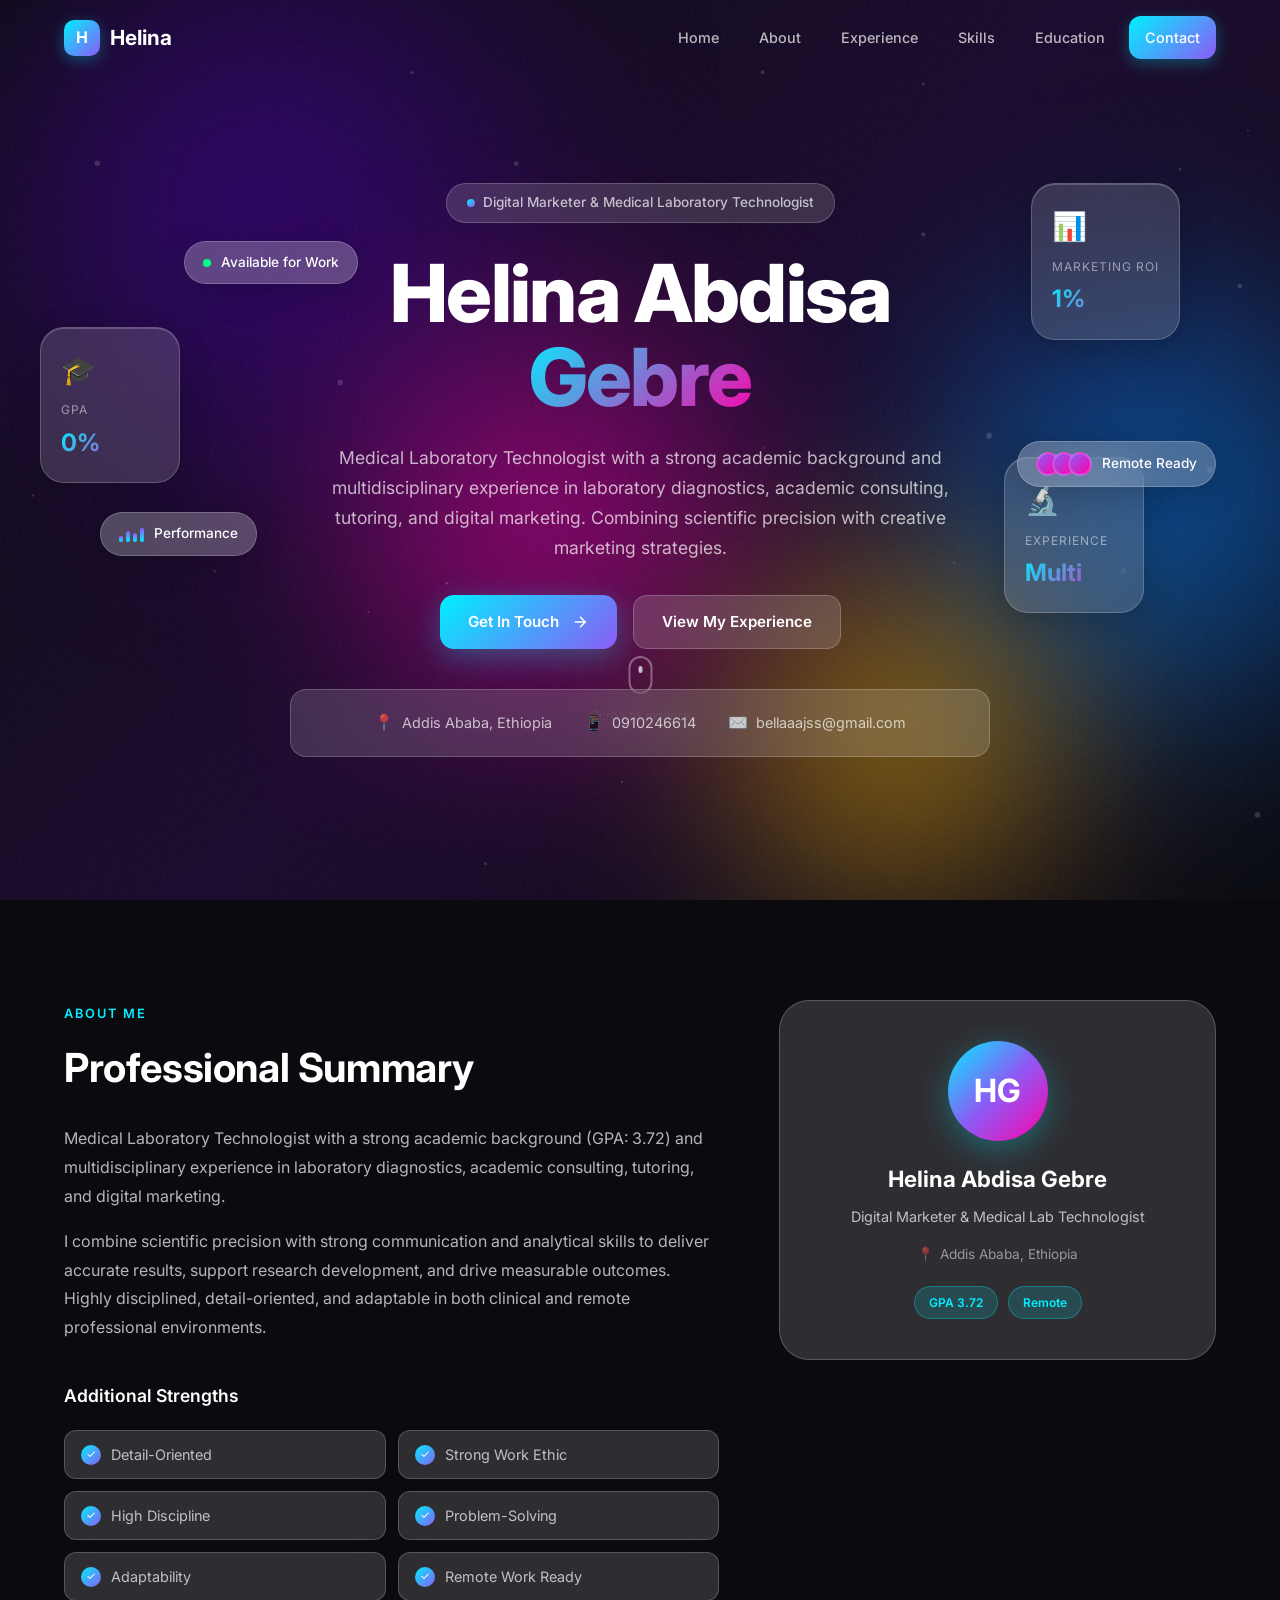
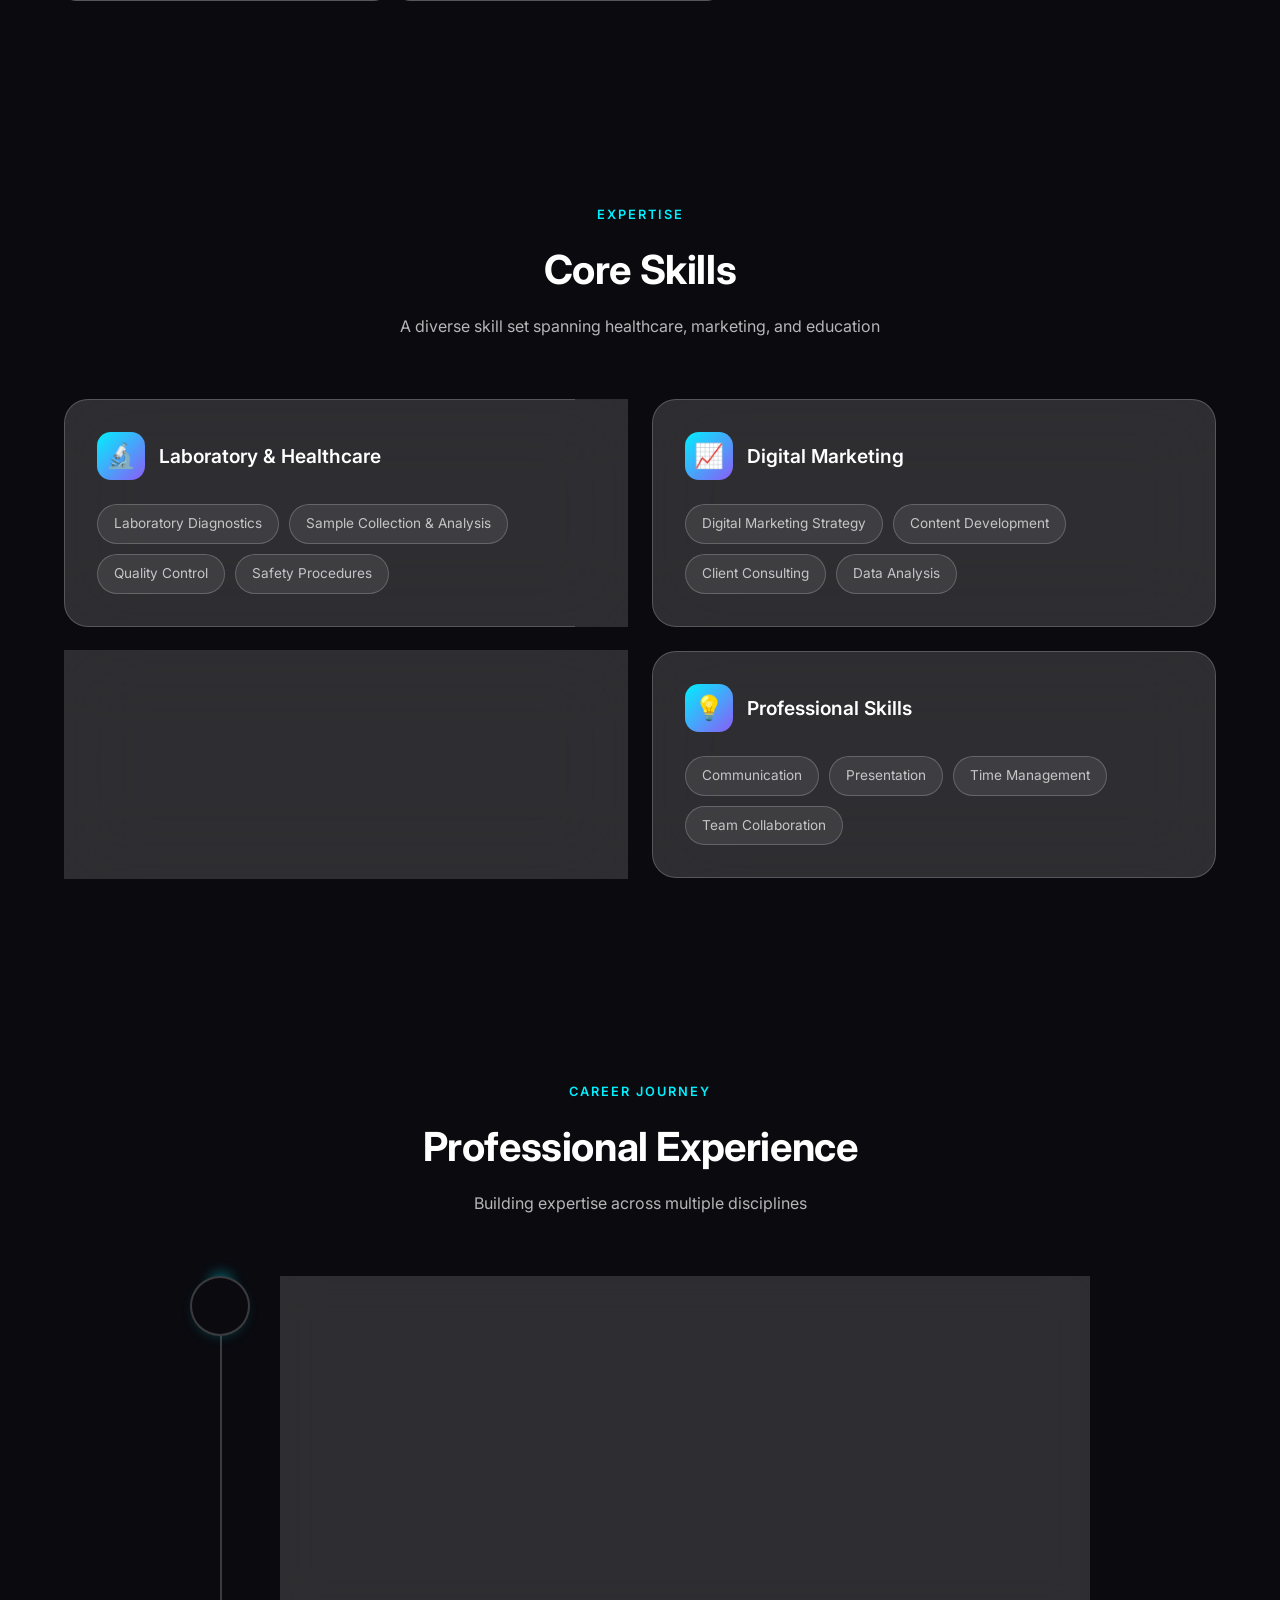
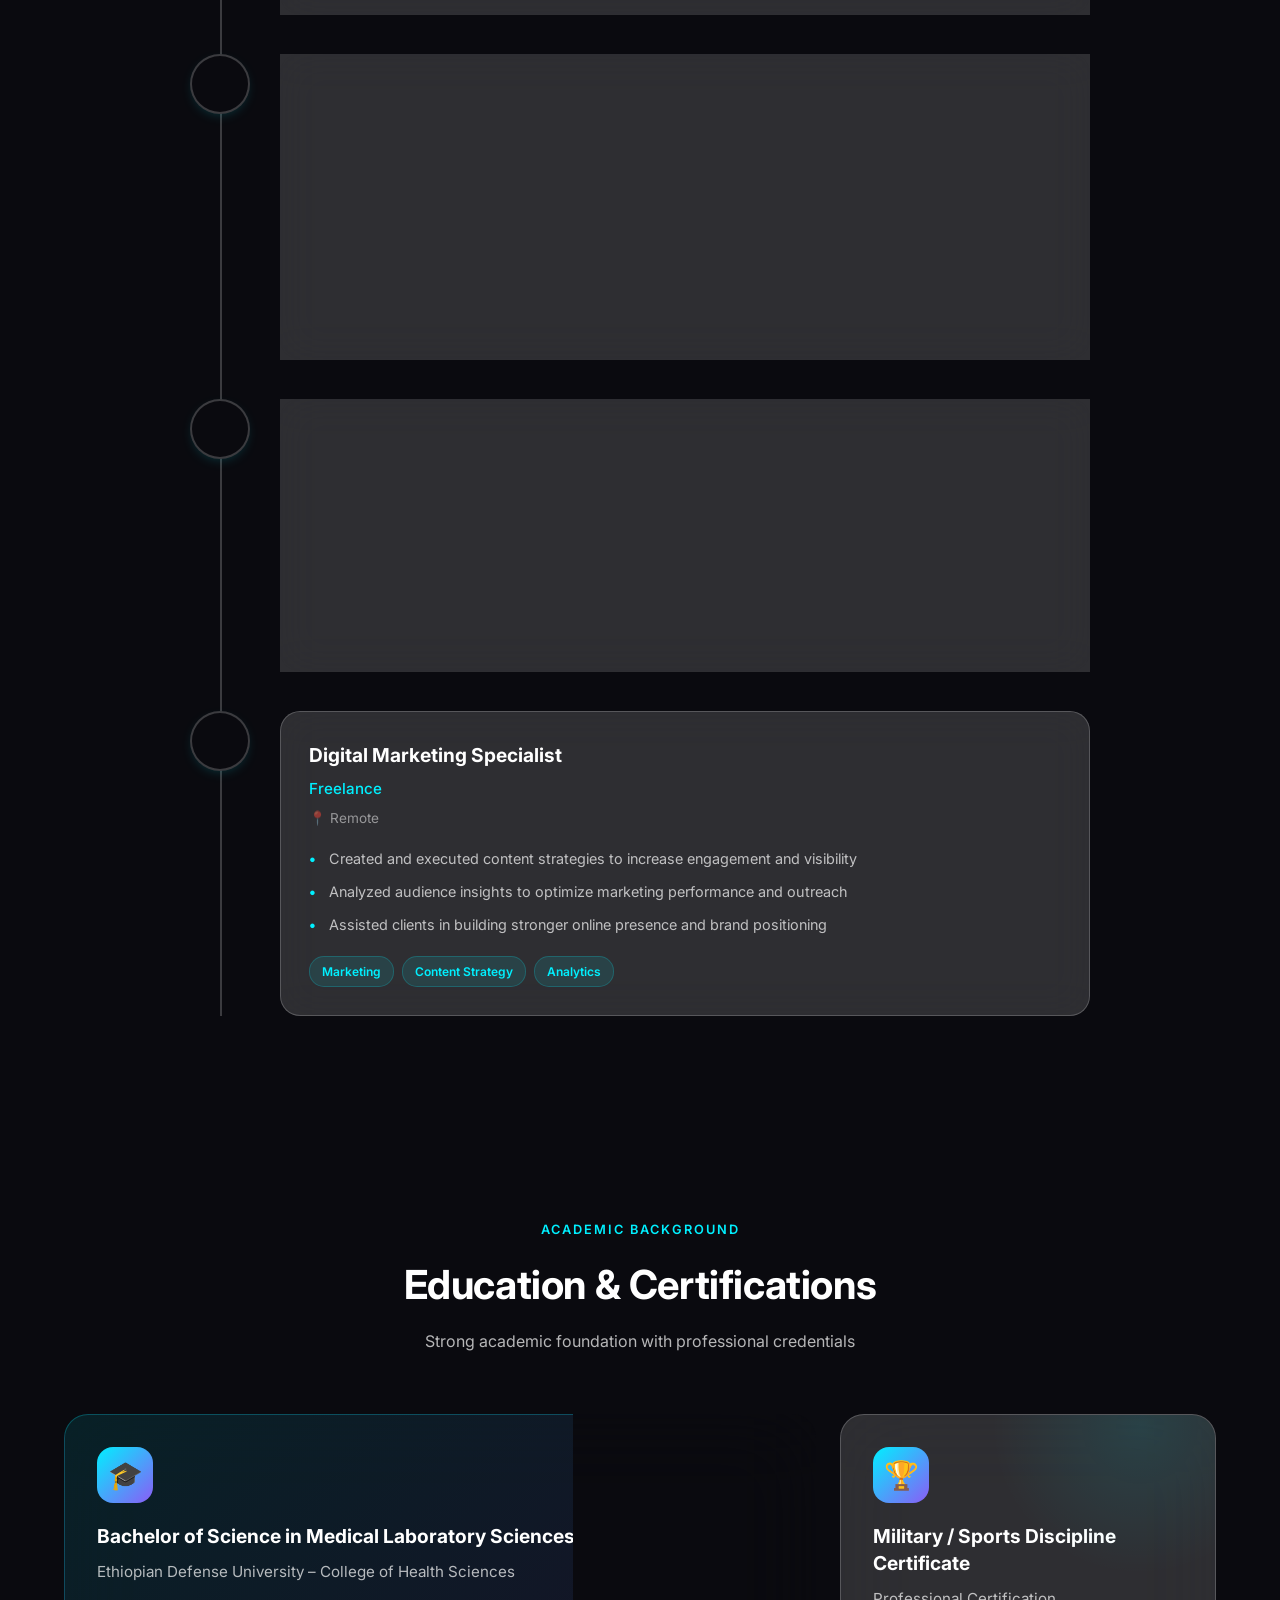
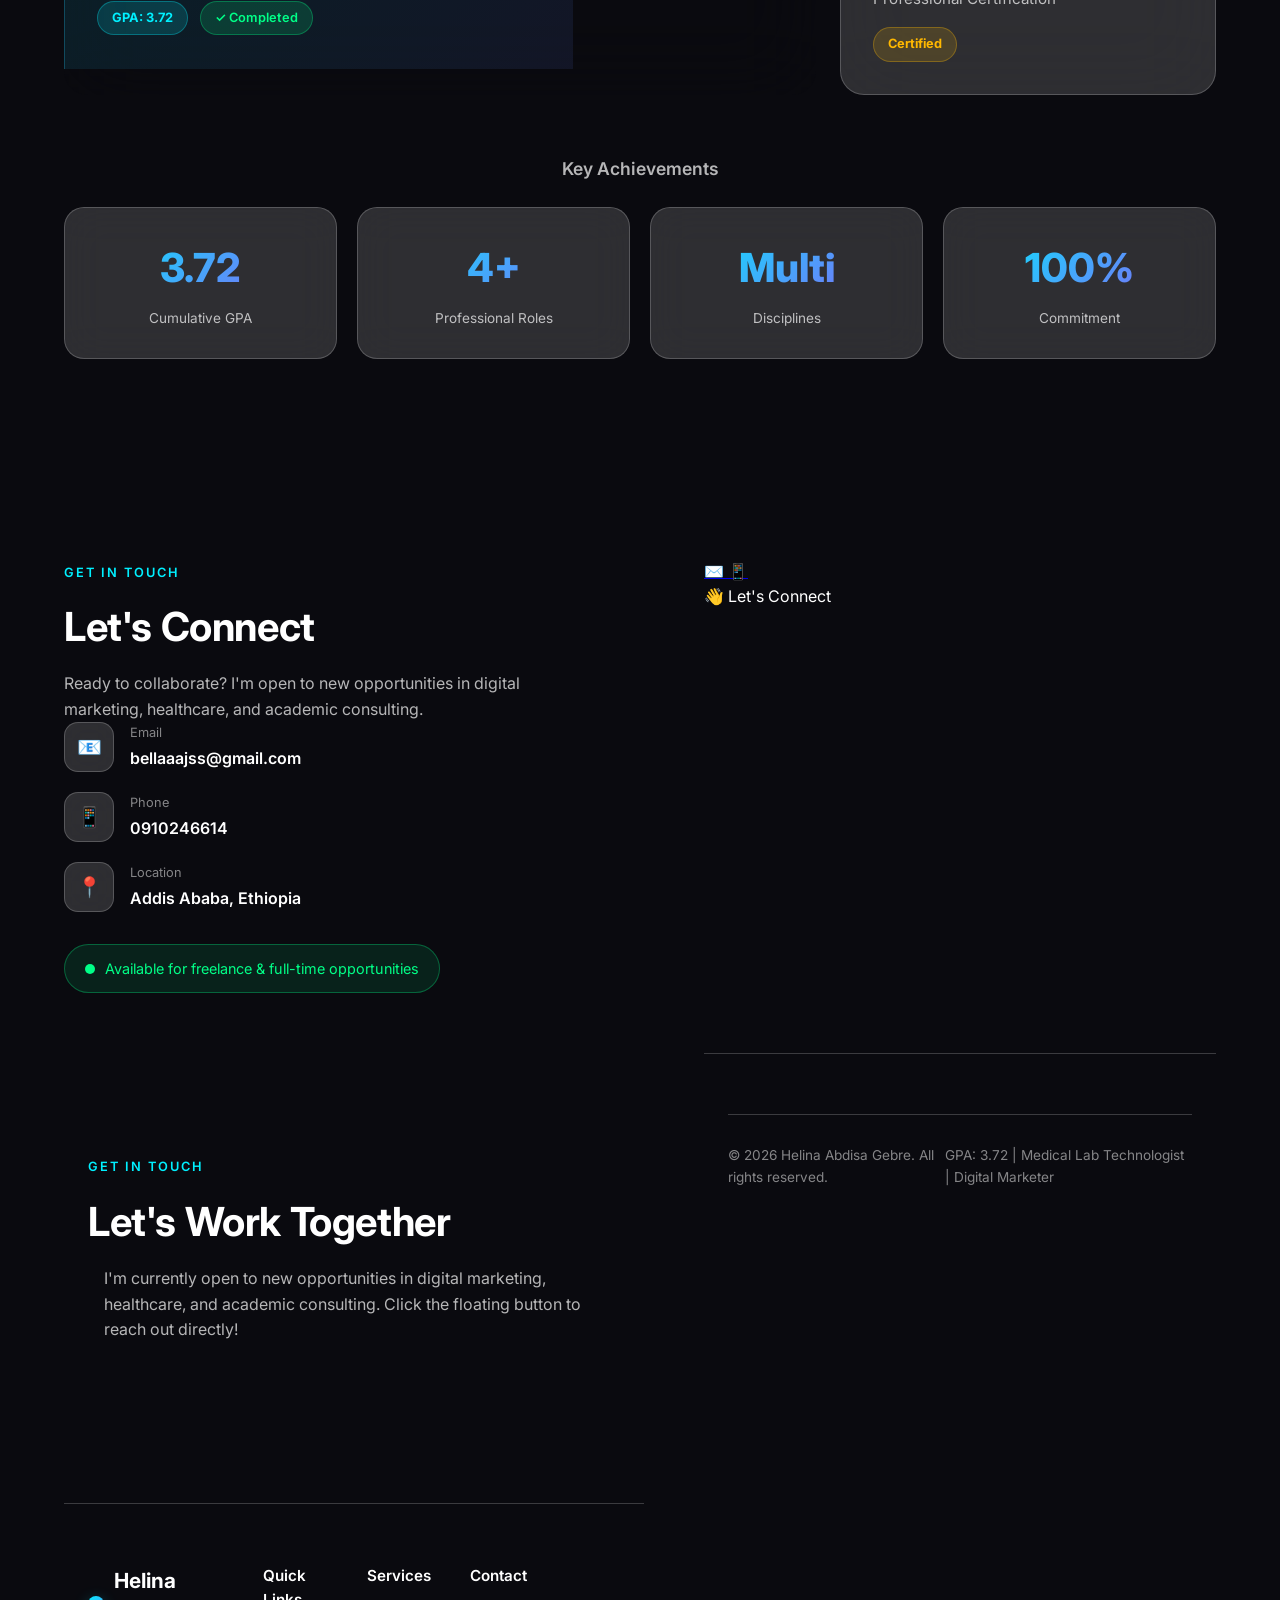
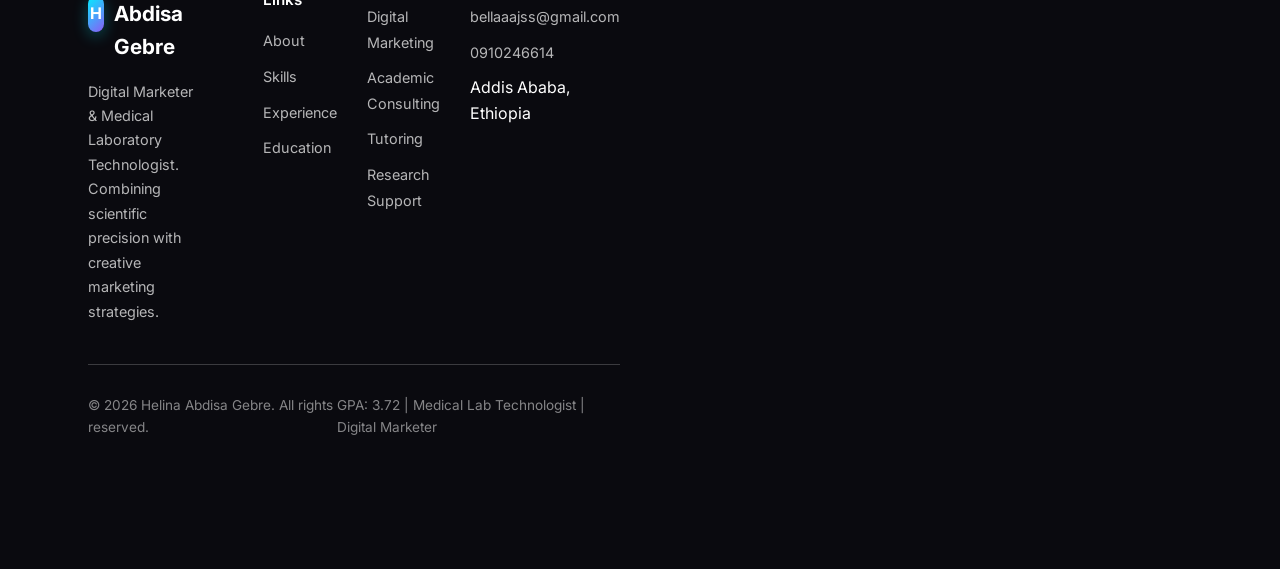
==== commit e018c94b: "Replace contact form with floating action button Removed the contact form and added a floating actio" ====
--- a/index.html
+++ b/index.html
@@ -511,44 +511,41 @@
                     </div>
                 </div>
 
-                <div class="contact-form-container">
-                    <form class="contact-form" id="contactForm">
-                        <div class="form-group">
-                            <input type="text" id="name" required placeholder=" ">
-                            <label for="name">Your Name</label>
-                            <div class="form-glow"></div>
-                        </div>
-                        <div class="form-group">
-                            <input type="email" id="email" required placeholder=" ">
-                            <label for="email">Email Address</label>
-                            <div class="form-glow"></div>
-                        </div>
-                        <div class="form-group">
-                            <select id="subject" required>
-                                <option value="">Select Subject</option>
-                                <option value="marketing">Digital Marketing</option>
-                                <option value="consulting">Academic Consulting</option>
-                                <option value="tutoring">Tutoring</option>
-                                <option value="healthcare">Healthcare Collaboration</option>
-                                <option value="other">Other</option>
-                            </select>
-                            <div class="form-glow"></div>
-                        </div>
-                        <div class="form-group">
-                            <textarea id="message" rows="4" required placeholder=" "></textarea>
-                            <label for="message">Your Message</label>
-                            <div class="form-glow"></div>
-                        </div>
-                        <button type="submit" class="submit-btn">
-                            <span class="btn-text">Send Message</span>
-                            <span class="btn-icon">→</span>
-                            <div class="btn-glow"></div>
-                        </button>
-                    </form>
-                </div>
+               <div class="fab-container">
+        <div class="fab-options">
+            <a href="mailto:bellaaajss@gmail.com" class="fab-child" data-sub="Email Me">
+                <span>✉️</span>
+            </a>
+            <a href="tel:0910246614" class="fab-child" data-sub="Call Me">
+                <span>📱</span>
+            </a>
+        </div>
+        <div class="fab-main">
+            <span class="fab-icon">👋</span>
+            <span class="fab-text">Let's Connect</span>
+        </div>
+    </div>
+
+    <section id="contact" class="contact">
+        <div class="section-container">
+            <div class="contact-header-only">
+                <span class="section-label">Get In Touch</span>
+                <h2 class="section-title">Let's Work Together</h2>
+                <p class="section-subtitle">I'm currently open to new opportunities in digital marketing, healthcare, and academic consulting. Click the floating button to reach out directly!</p>
             </div>
         </div>
     </section>
+
+    <footer class="footer">
+        <div class="footer-container">
+            <div class="footer-bottom">
+                <p>&copy; 2026 Helina Abdisa Gebre. All rights reserved.</p>
+                <div class="footer-legal">
+                    <span>GPA: 3.72 | Medical Lab Technologist | Digital Marketer</span>
+                </div>
+            </div>
+        </div>
+    </footer>
 
     <!-- Footer -->
     <footer class="footer">
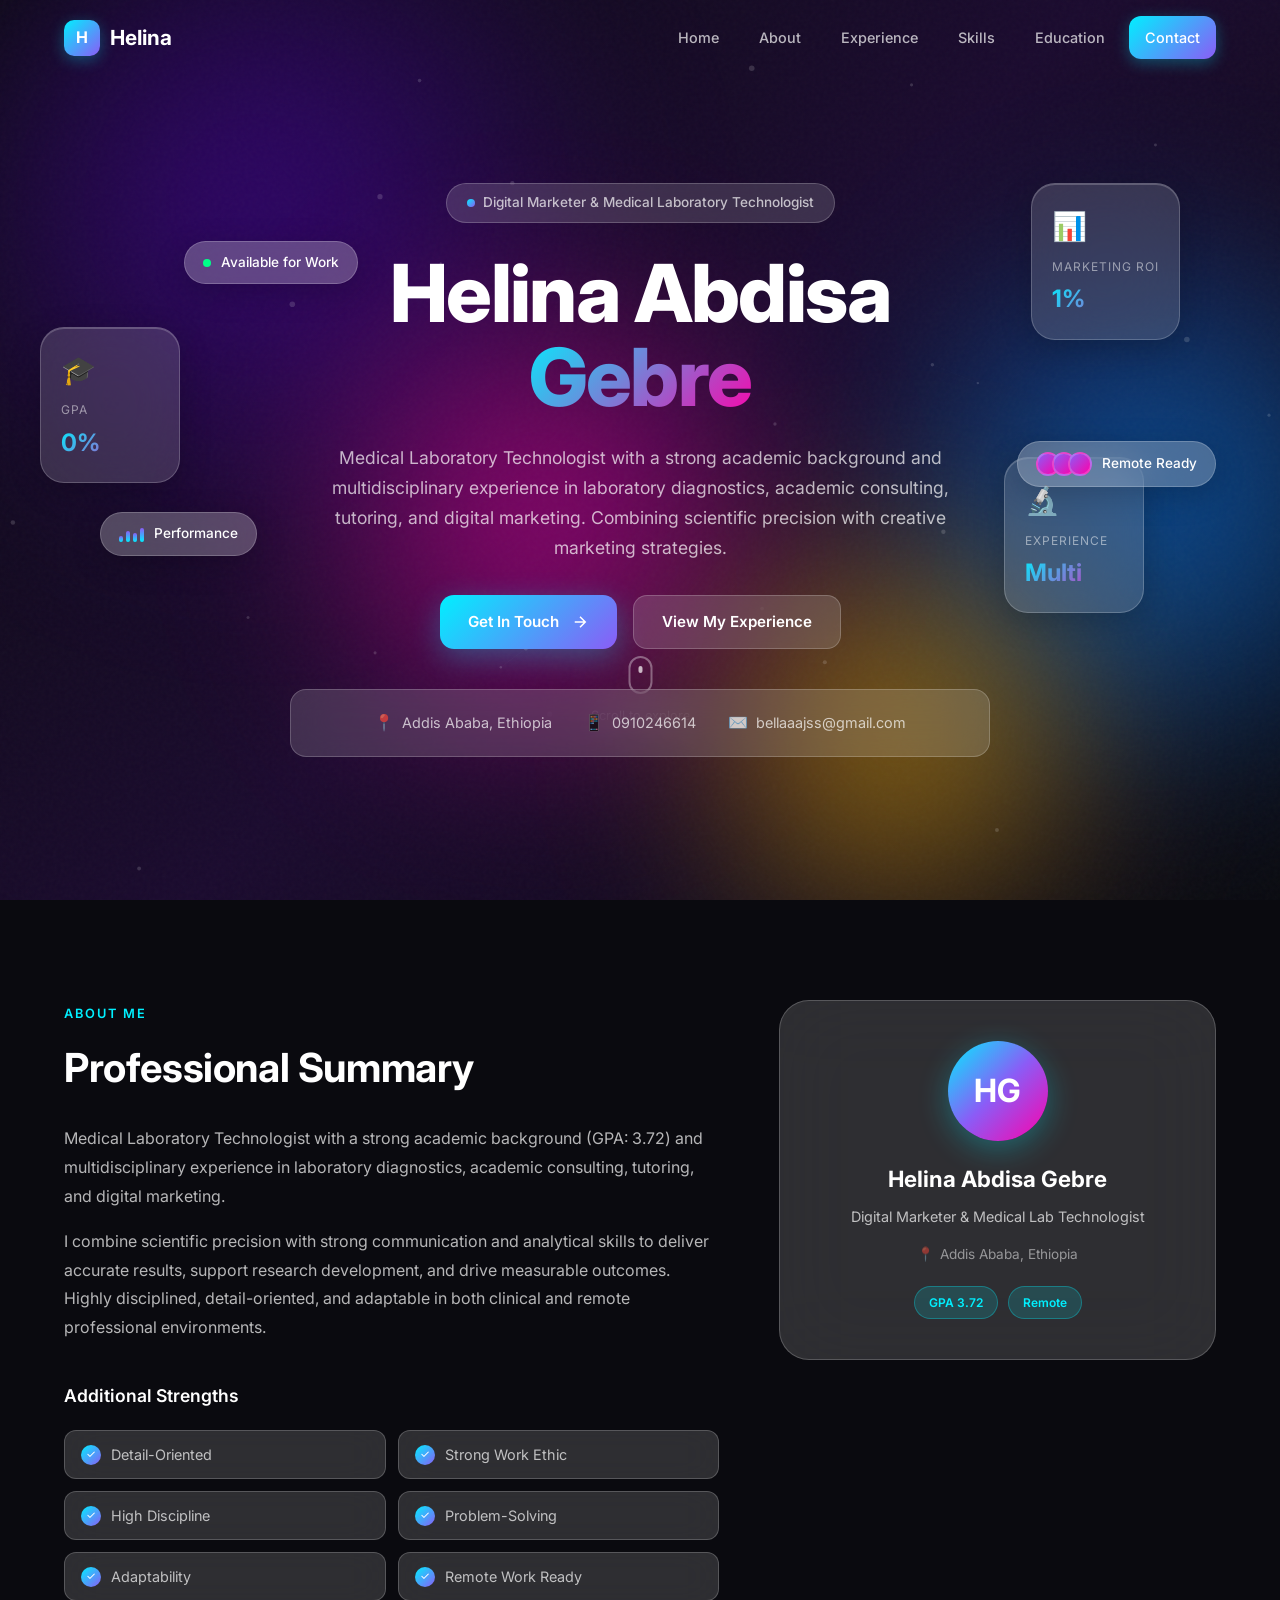
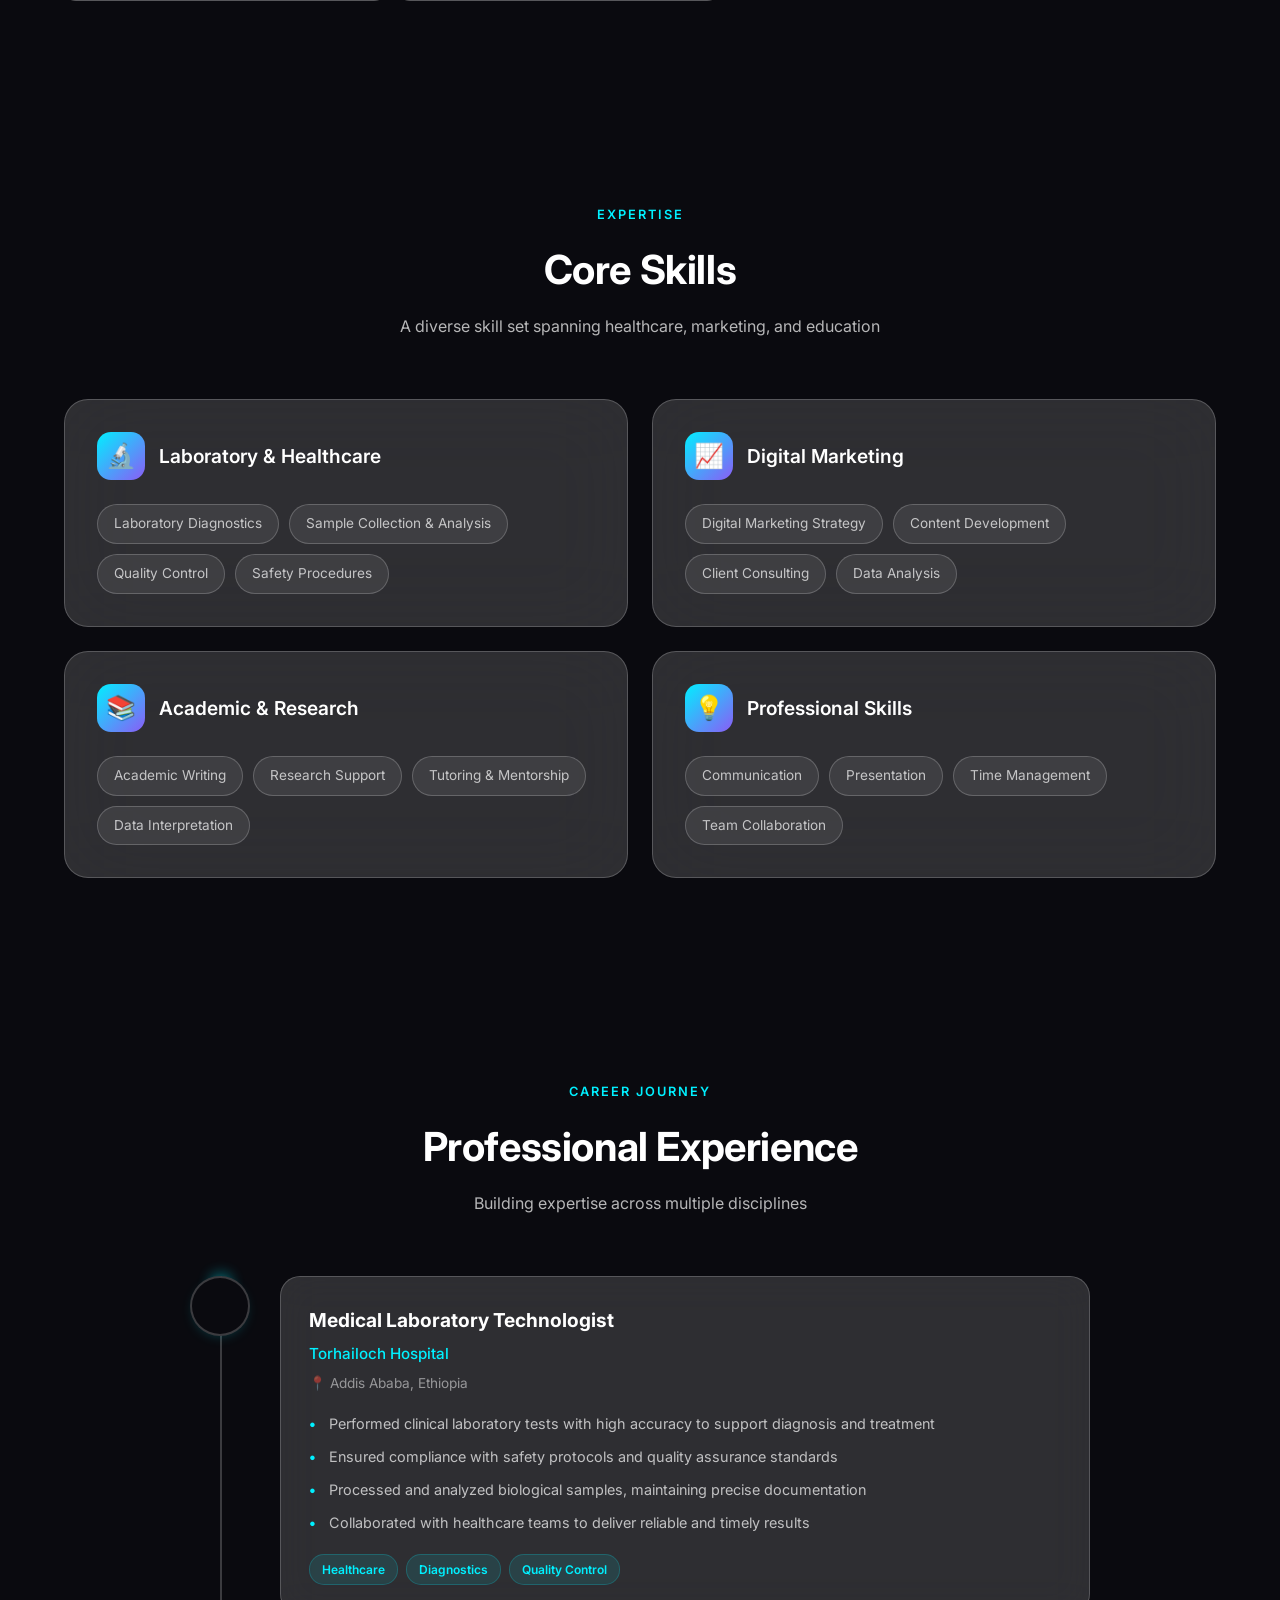
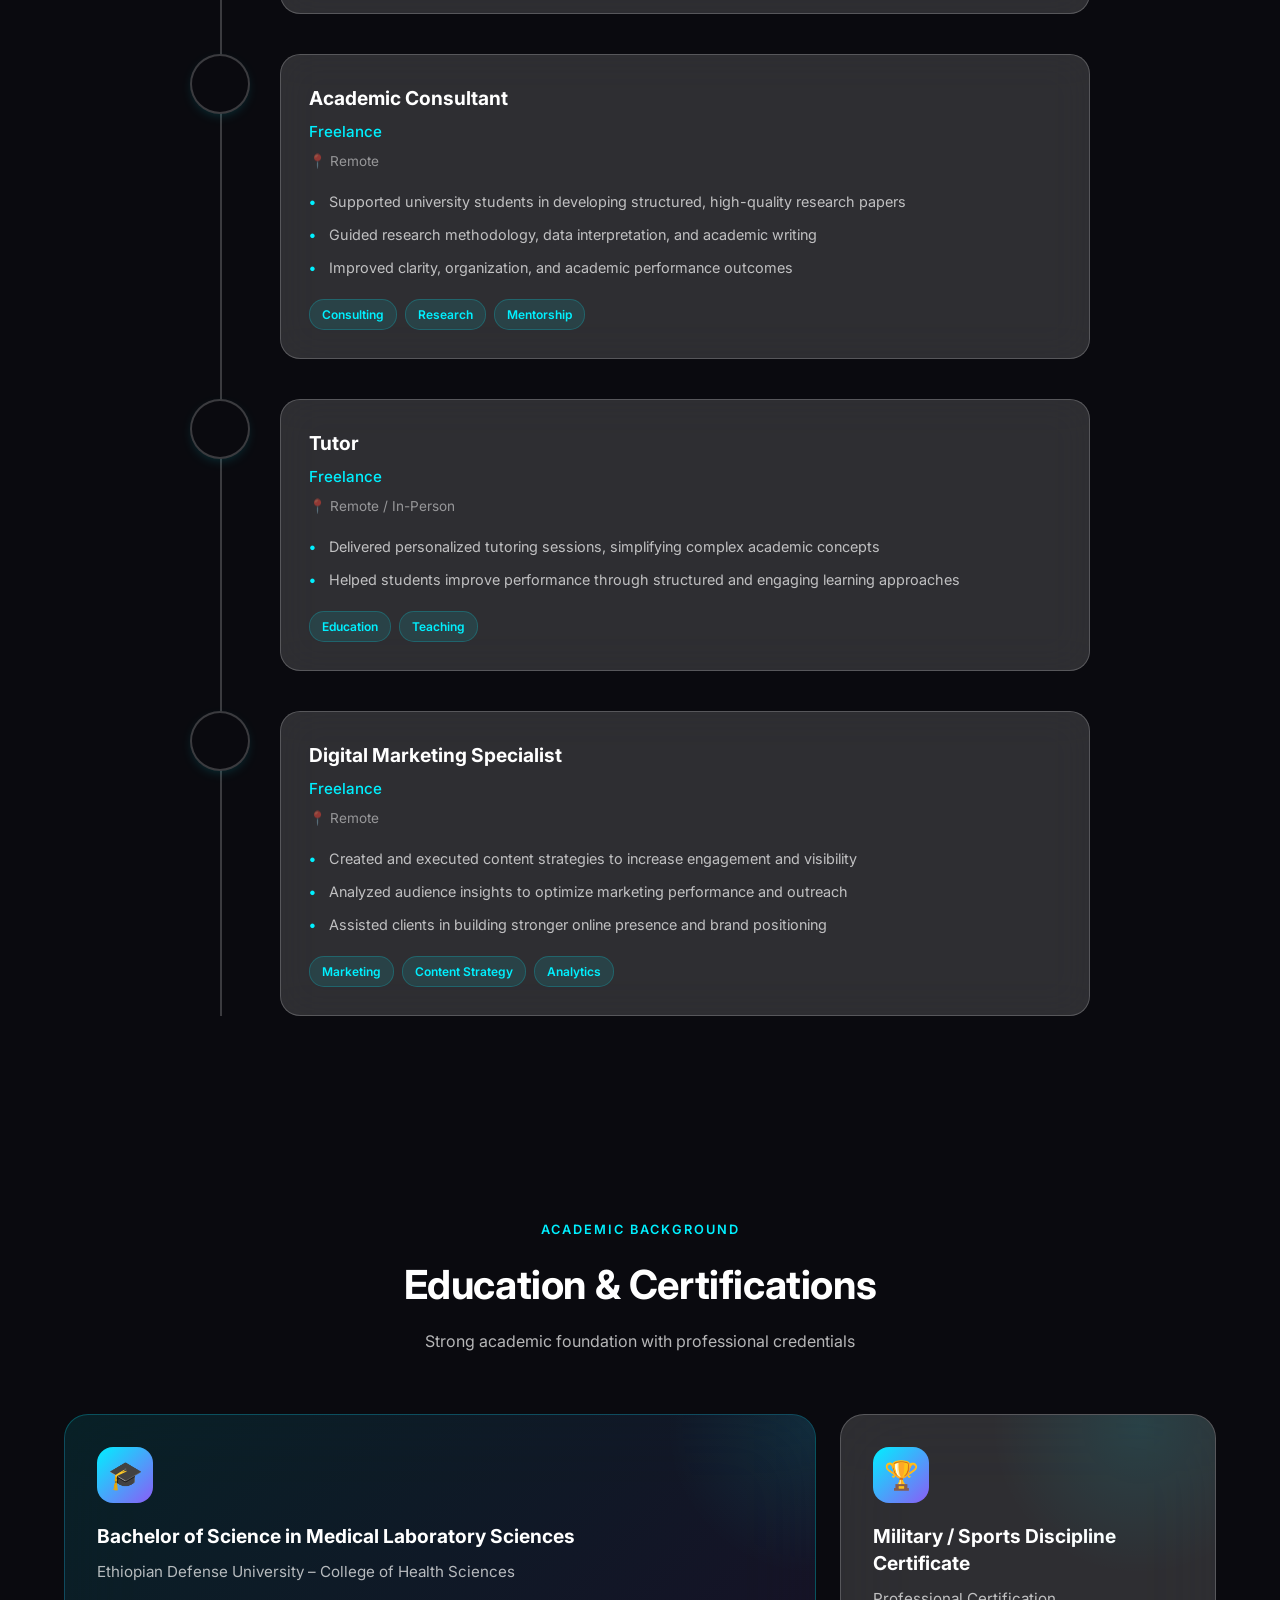
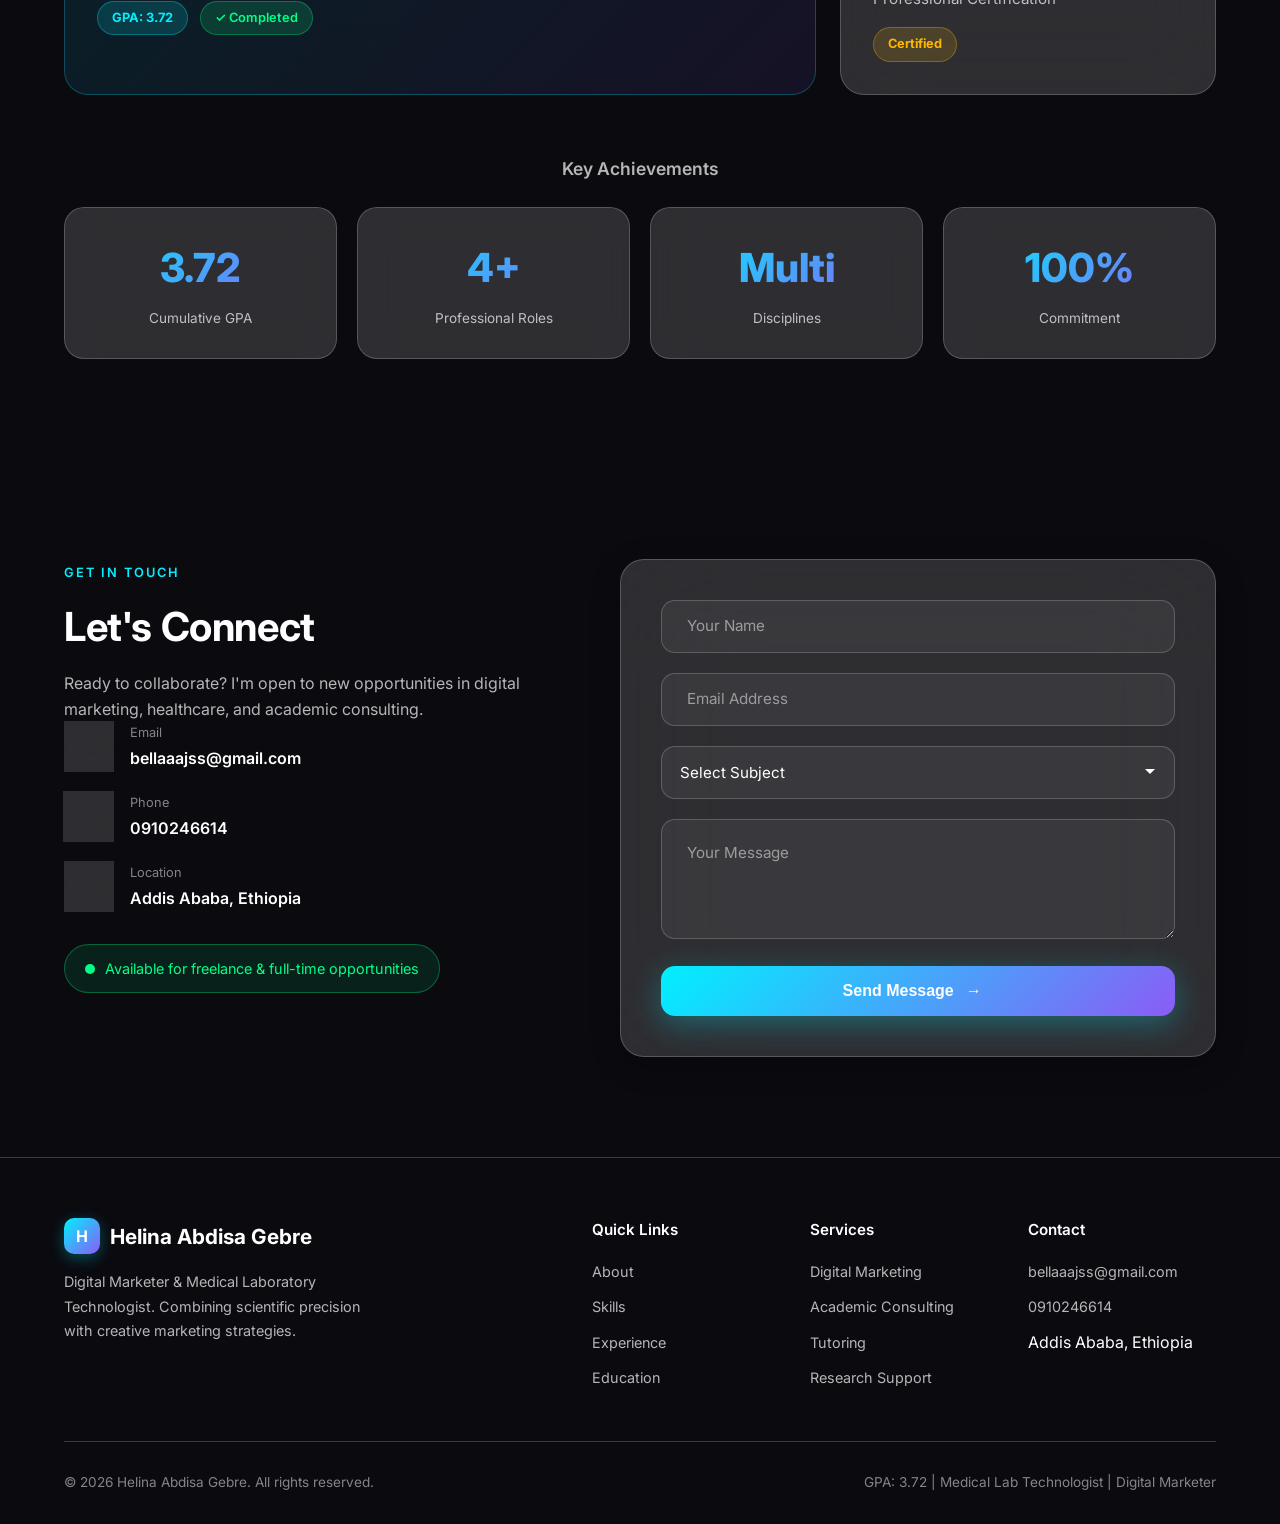
==== commit 94413565: "Refactor contact section and add contact form Removed the floating action button and contact section" ====
--- a/index.html
+++ b/index.html
@@ -511,41 +511,44 @@
                     </div>
                 </div>
 
-               <div class="fab-container">
-        <div class="fab-options">
-            <a href="mailto:bellaaajss@gmail.com" class="fab-child" data-sub="Email Me">
-                <span>✉️</span>
-            </a>
-            <a href="tel:0910246614" class="fab-child" data-sub="Call Me">
-                <span>📱</span>
-            </a>
-        </div>
-        <div class="fab-main">
-            <span class="fab-icon">👋</span>
-            <span class="fab-text">Let's Connect</span>
-        </div>
-    </div>
-
-    <section id="contact" class="contact">
-        <div class="section-container">
-            <div class="contact-header-only">
-                <span class="section-label">Get In Touch</span>
-                <h2 class="section-title">Let's Work Together</h2>
-                <p class="section-subtitle">I'm currently open to new opportunities in digital marketing, healthcare, and academic consulting. Click the floating button to reach out directly!</p>
+                <div class="contact-form-container">
+                    <form class="contact-form" id="contactForm">
+                        <div class="form-group">
+                            <input type="text" id="name" required placeholder=" ">
+                            <label for="name">Your Name</label>
+                            <div class="form-glow"></div>
+                        </div>
+                        <div class="form-group">
+                            <input type="email" id="email" required placeholder=" ">
+                            <label for="email">Email Address</label>
+                            <div class="form-glow"></div>
+                        </div>
+                        <div class="form-group">
+                            <select id="subject" required>
+                                <option value="">Select Subject</option>
+                                <option value="marketing">Digital Marketing</option>
+                                <option value="consulting">Academic Consulting</option>
+                                <option value="tutoring">Tutoring</option>
+                                <option value="healthcare">Healthcare Collaboration</option>
+                                <option value="other">Other</option>
+                            </select>
+                            <div class="form-glow"></div>
+                        </div>
+                        <div class="form-group">
+                            <textarea id="message" rows="4" required placeholder=" "></textarea>
+                            <label for="message">Your Message</label>
+                            <div class="form-glow"></div>
+                        </div>
+                        <button type="submit" class="submit-btn">
+                            <span class="btn-text">Send Message</span>
+                            <span class="btn-icon">→</span>
+                            <div class="btn-glow"></div>
+                        </button>
+                    </form>
+                </div>
             </div>
         </div>
     </section>
-
-    <footer class="footer">
-        <div class="footer-container">
-            <div class="footer-bottom">
-                <p>&copy; 2026 Helina Abdisa Gebre. All rights reserved.</p>
-                <div class="footer-legal">
-                    <span>GPA: 3.72 | Medical Lab Technologist | Digital Marketer</span>
-                </div>
-            </div>
-        </div>
-    </footer>
 
     <!-- Footer -->
     <footer class="footer">
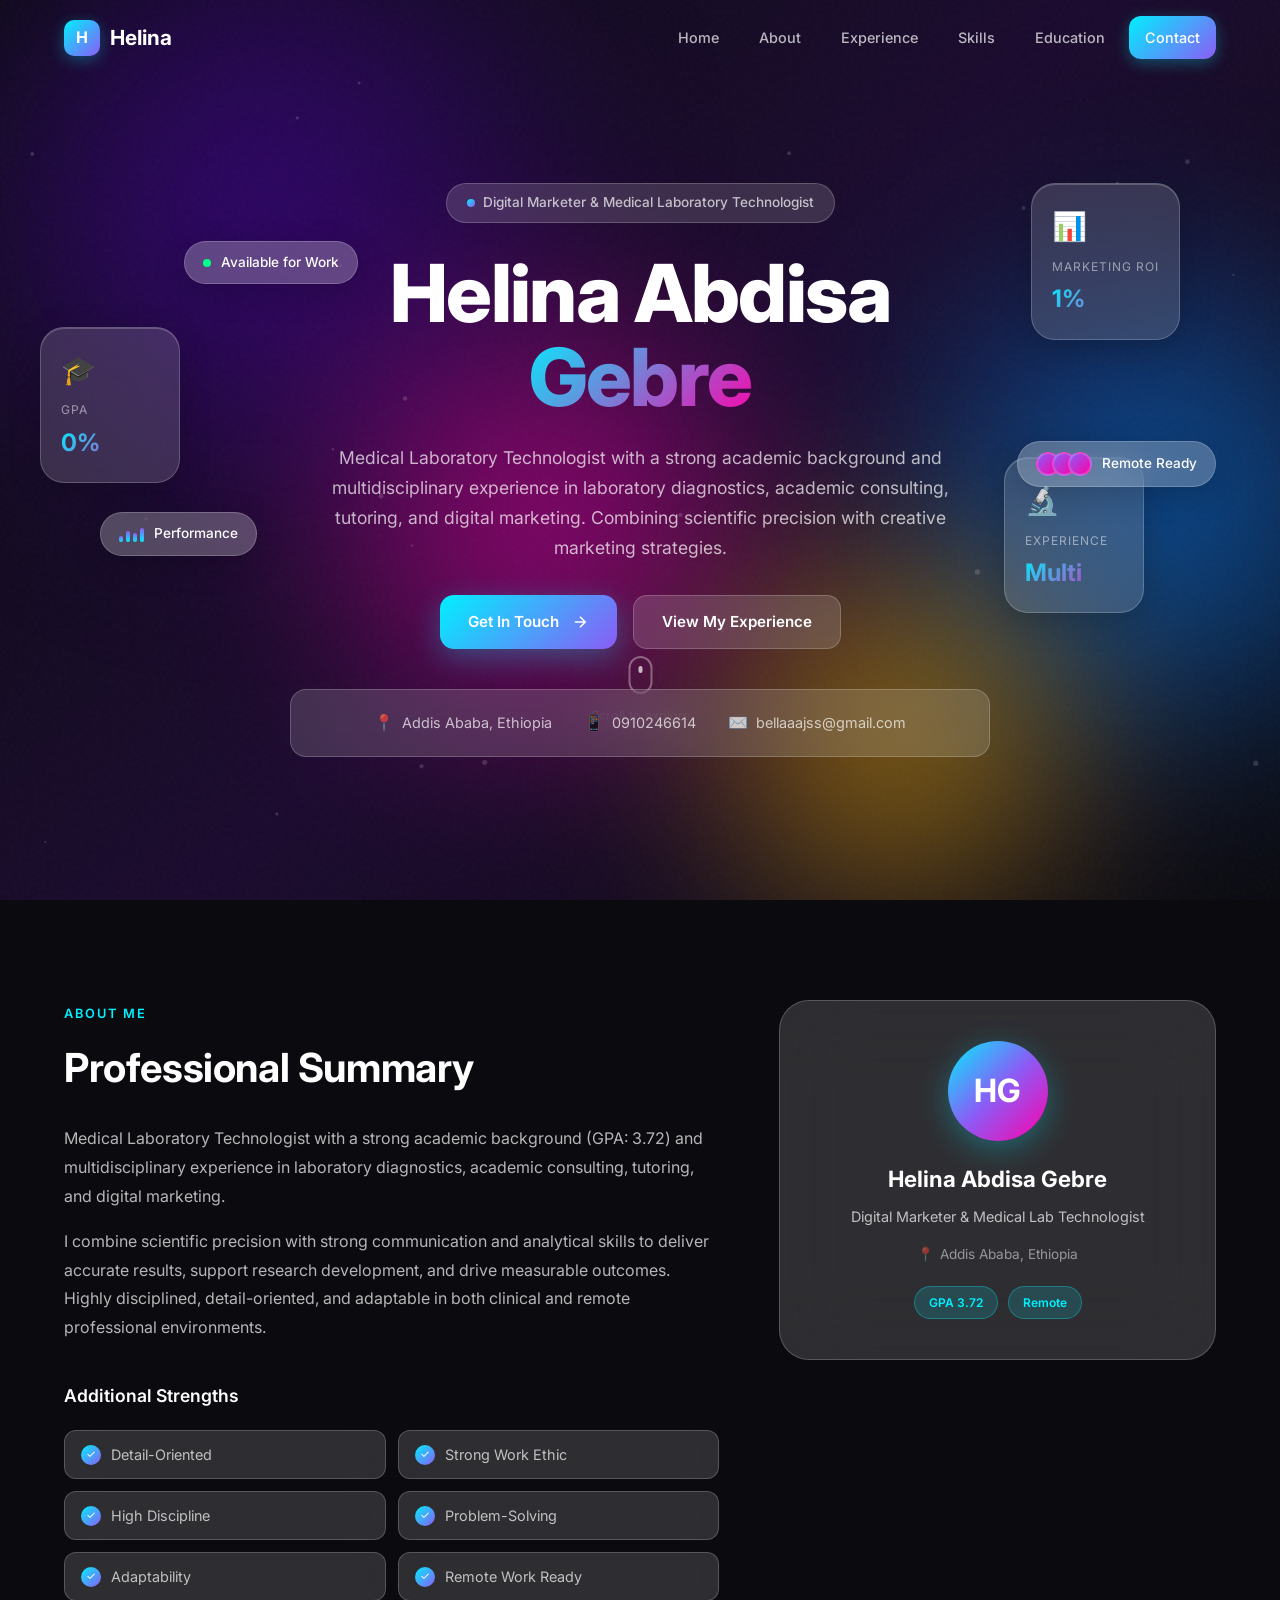
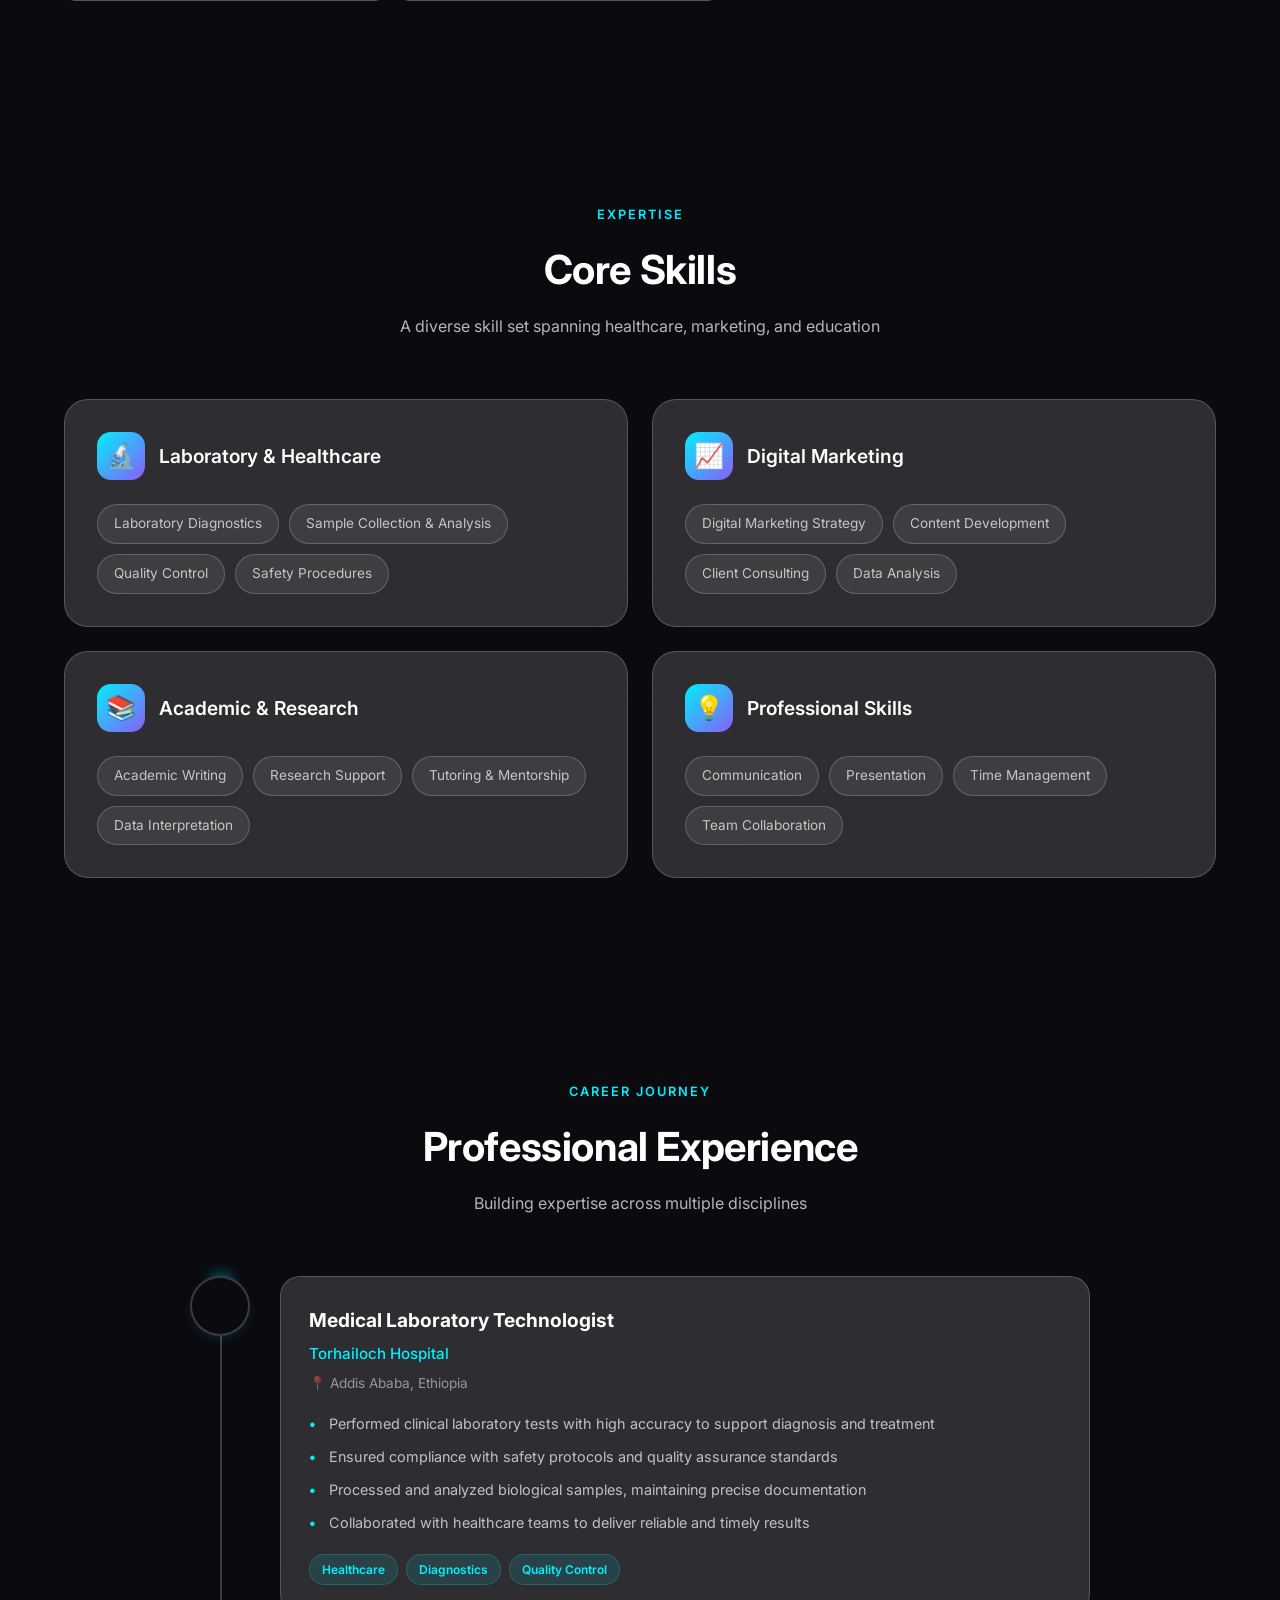
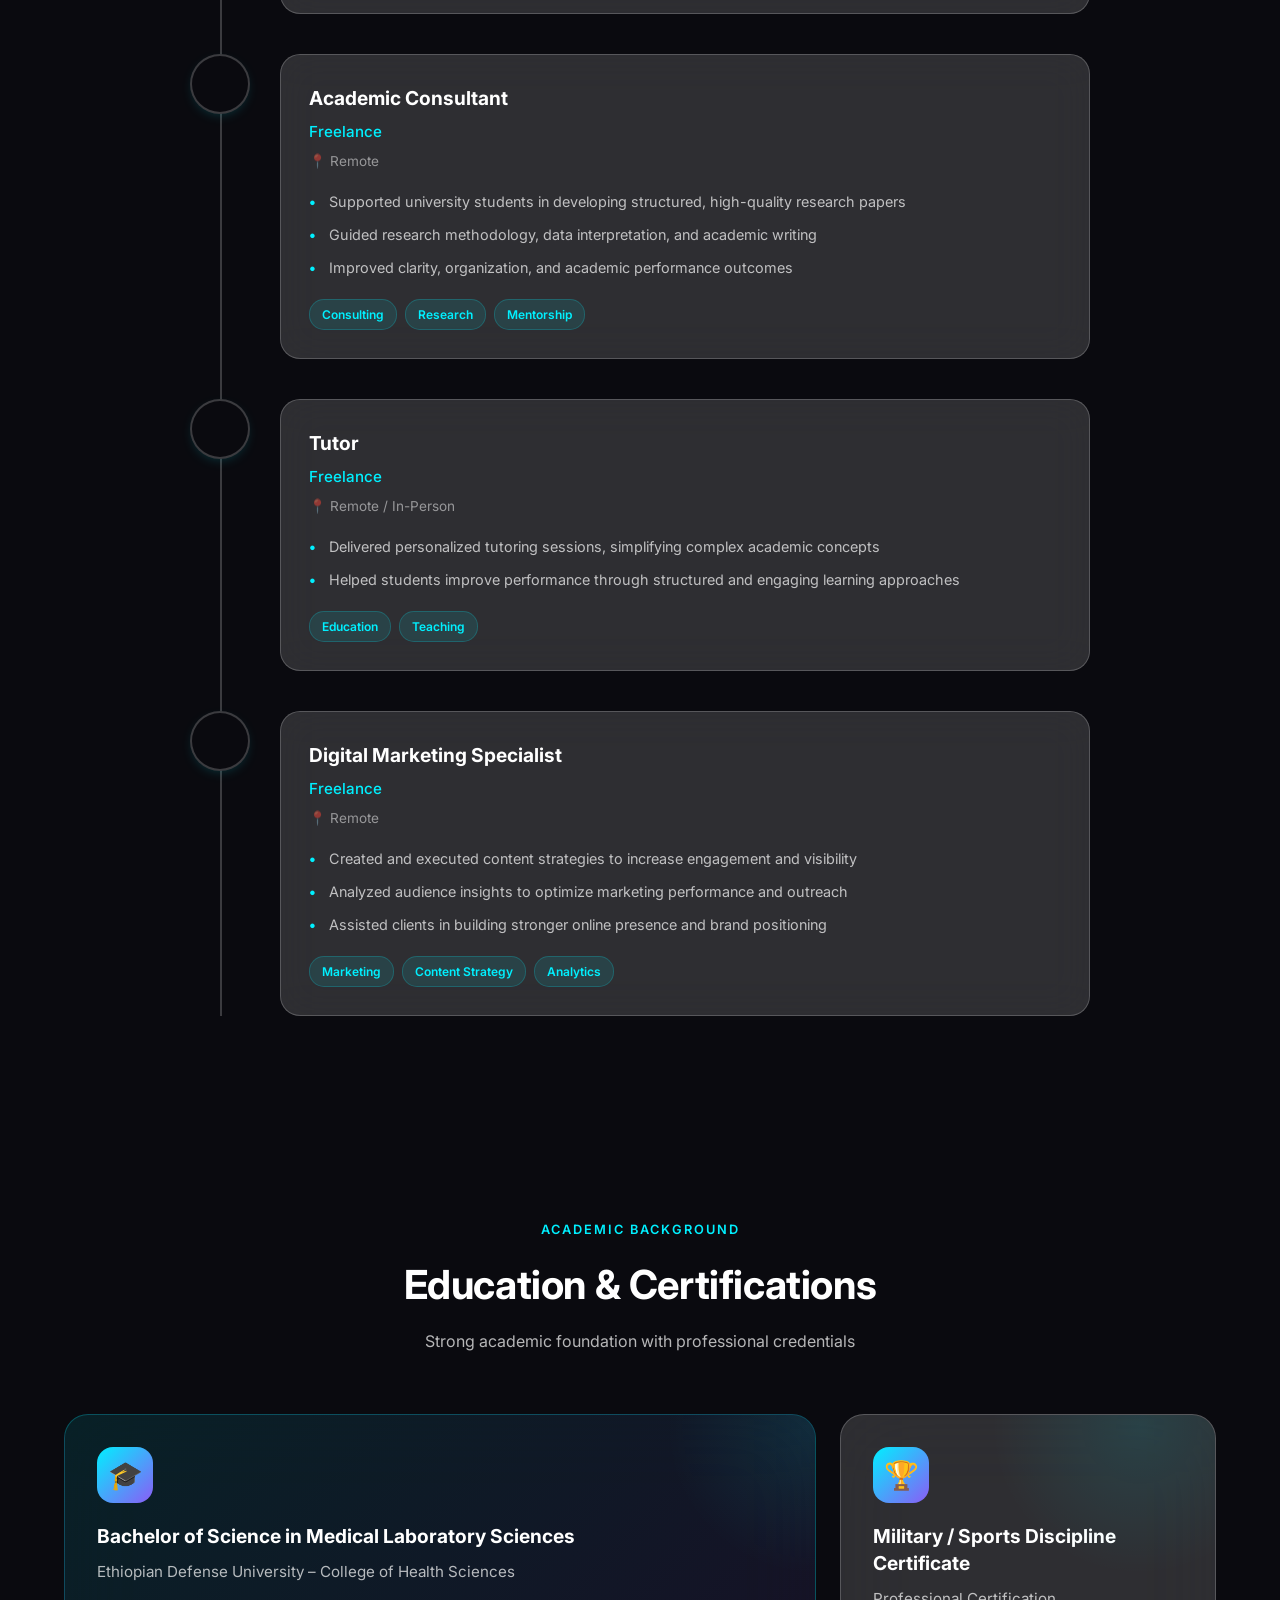
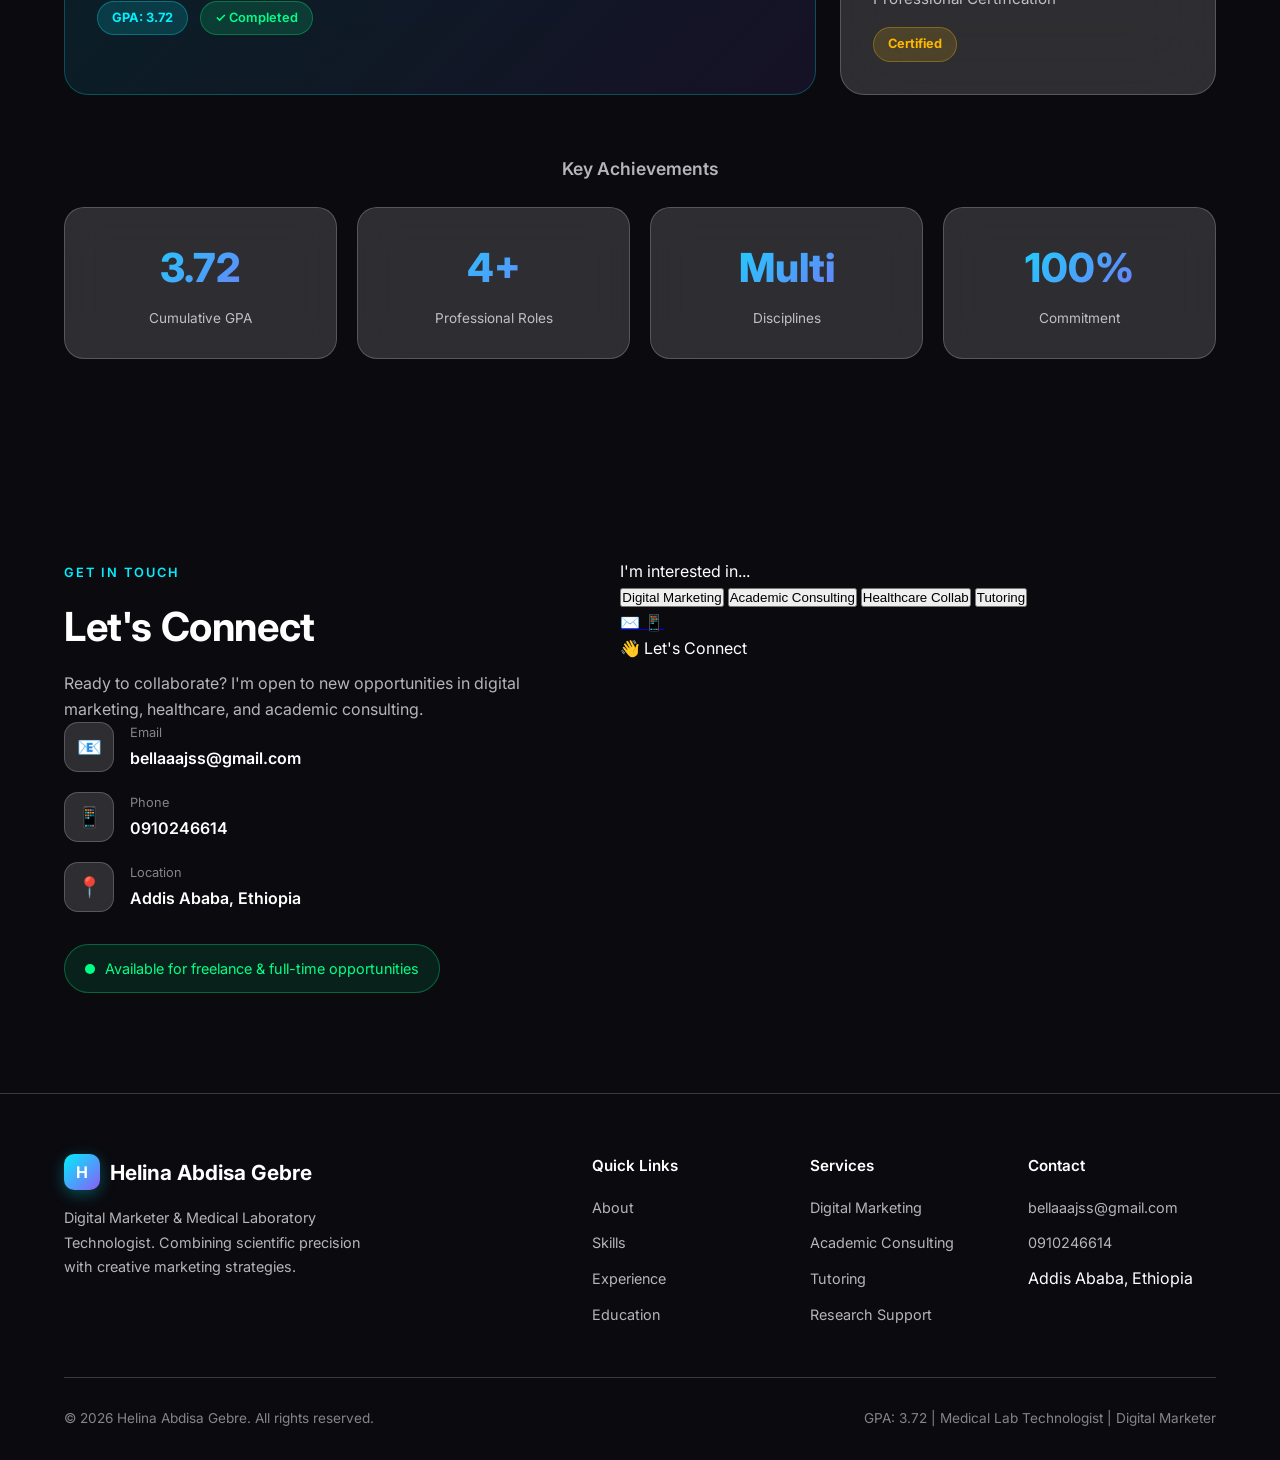
==== commit 92f895ab: "Replace contact form with floating action buttons" ====
--- a/index.html
+++ b/index.html
@@ -511,41 +511,33 @@
                     </div>
                 </div>
 
-                <div class="contact-form-container">
-                    <form class="contact-form" id="contactForm">
-                        <div class="form-group">
-                            <input type="text" id="name" required placeholder=" ">
-                            <label for="name">Your Name</label>
-                            <div class="form-glow"></div>
-                        </div>
-                        <div class="form-group">
-                            <input type="email" id="email" required placeholder=" ">
-                            <label for="email">Email Address</label>
-                            <div class="form-glow"></div>
-                        </div>
-                        <div class="form-group">
-                            <select id="subject" required>
-                                <option value="">Select Subject</option>
-                                <option value="marketing">Digital Marketing</option>
-                                <option value="consulting">Academic Consulting</option>
-                                <option value="tutoring">Tutoring</option>
-                                <option value="healthcare">Healthcare Collaboration</option>
-                                <option value="other">Other</option>
-                            </select>
-                            <div class="form-glow"></div>
-                        </div>
-                        <div class="form-group">
-                            <textarea id="message" rows="4" required placeholder=" "></textarea>
-                            <label for="message">Your Message</label>
-                            <div class="form-glow"></div>
-                        </div>
-                        <button type="submit" class="submit-btn">
-                            <span class="btn-text">Send Message</span>
-                            <span class="btn-icon">→</span>
-                            <div class="btn-glow"></div>
-                        </button>
-                    </form>
-                </div>
+<div class="fab-container">
+    <div class="fab-menu-wrapper">
+        <div class="subject-picker">
+            <p class="picker-label">I'm interested in...</p>
+            <div class="subject-options">
+                <button class="sub-btn" onclick="setSubject('Marketing')">Digital Marketing</button>
+                <button class="sub-btn" onclick="setSubject('Consulting')">Academic Consulting</button>
+                <button class="sub-btn" onclick="setSubject('Healthcare')">Healthcare Collab</button>
+                <button class="sub-btn" onclick="setSubject('Tutoring')">Tutoring</button>
+            </div>
+        </div>
+
+        <div class="fab-actions">
+            <a href="mailto:bellaaajss@gmail.com" id="mailLink" class="fab-child" data-sub="Email Me">
+                <span>✉️</span>
+            </a>
+            <a href="tel:0910246614" class="fab-child" data-sub="Call Me">
+                <span>📱</span>
+            </a>
+        </div>
+    </div>
+    
+    <div class="fab-main">
+        <span class="fab-icon">👋</span>
+        <span class="fab-text">Let's Connect</span>
+    </div>
+</div>
             </div>
         </div>
     </section>
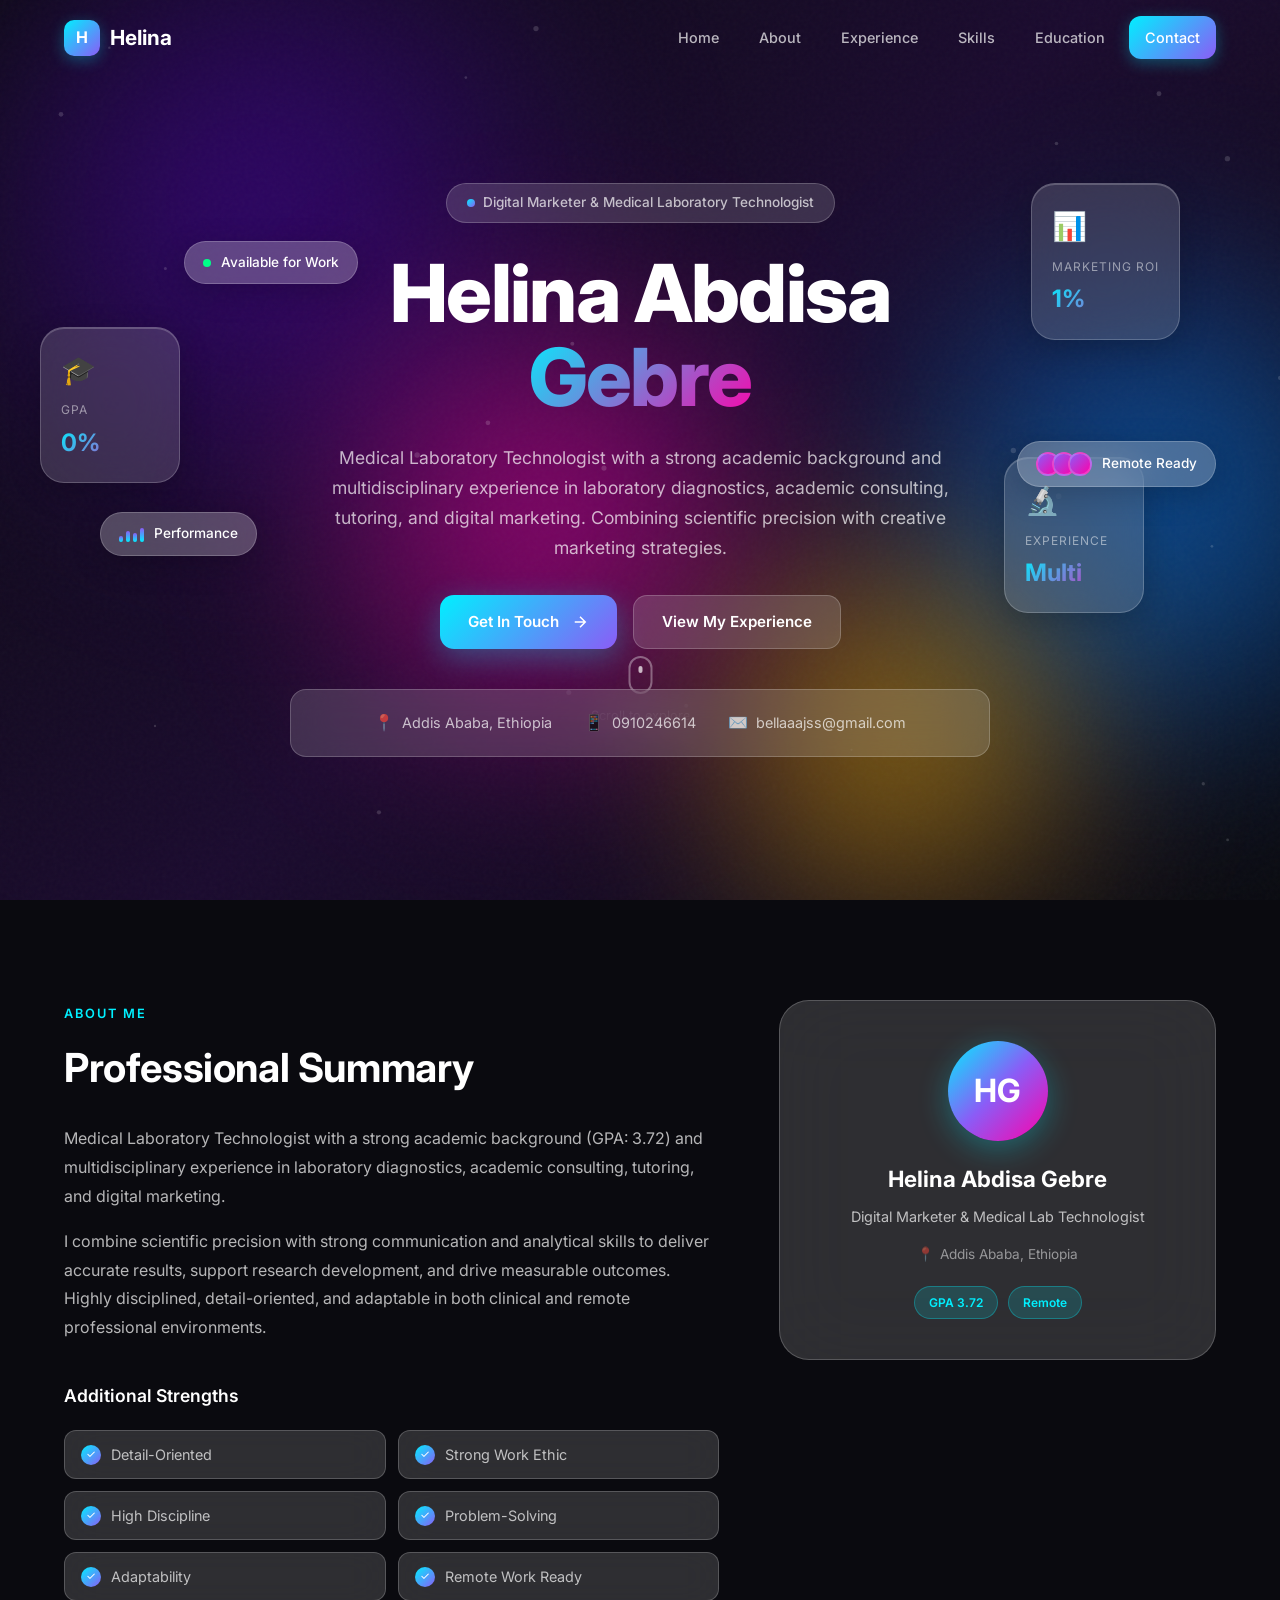
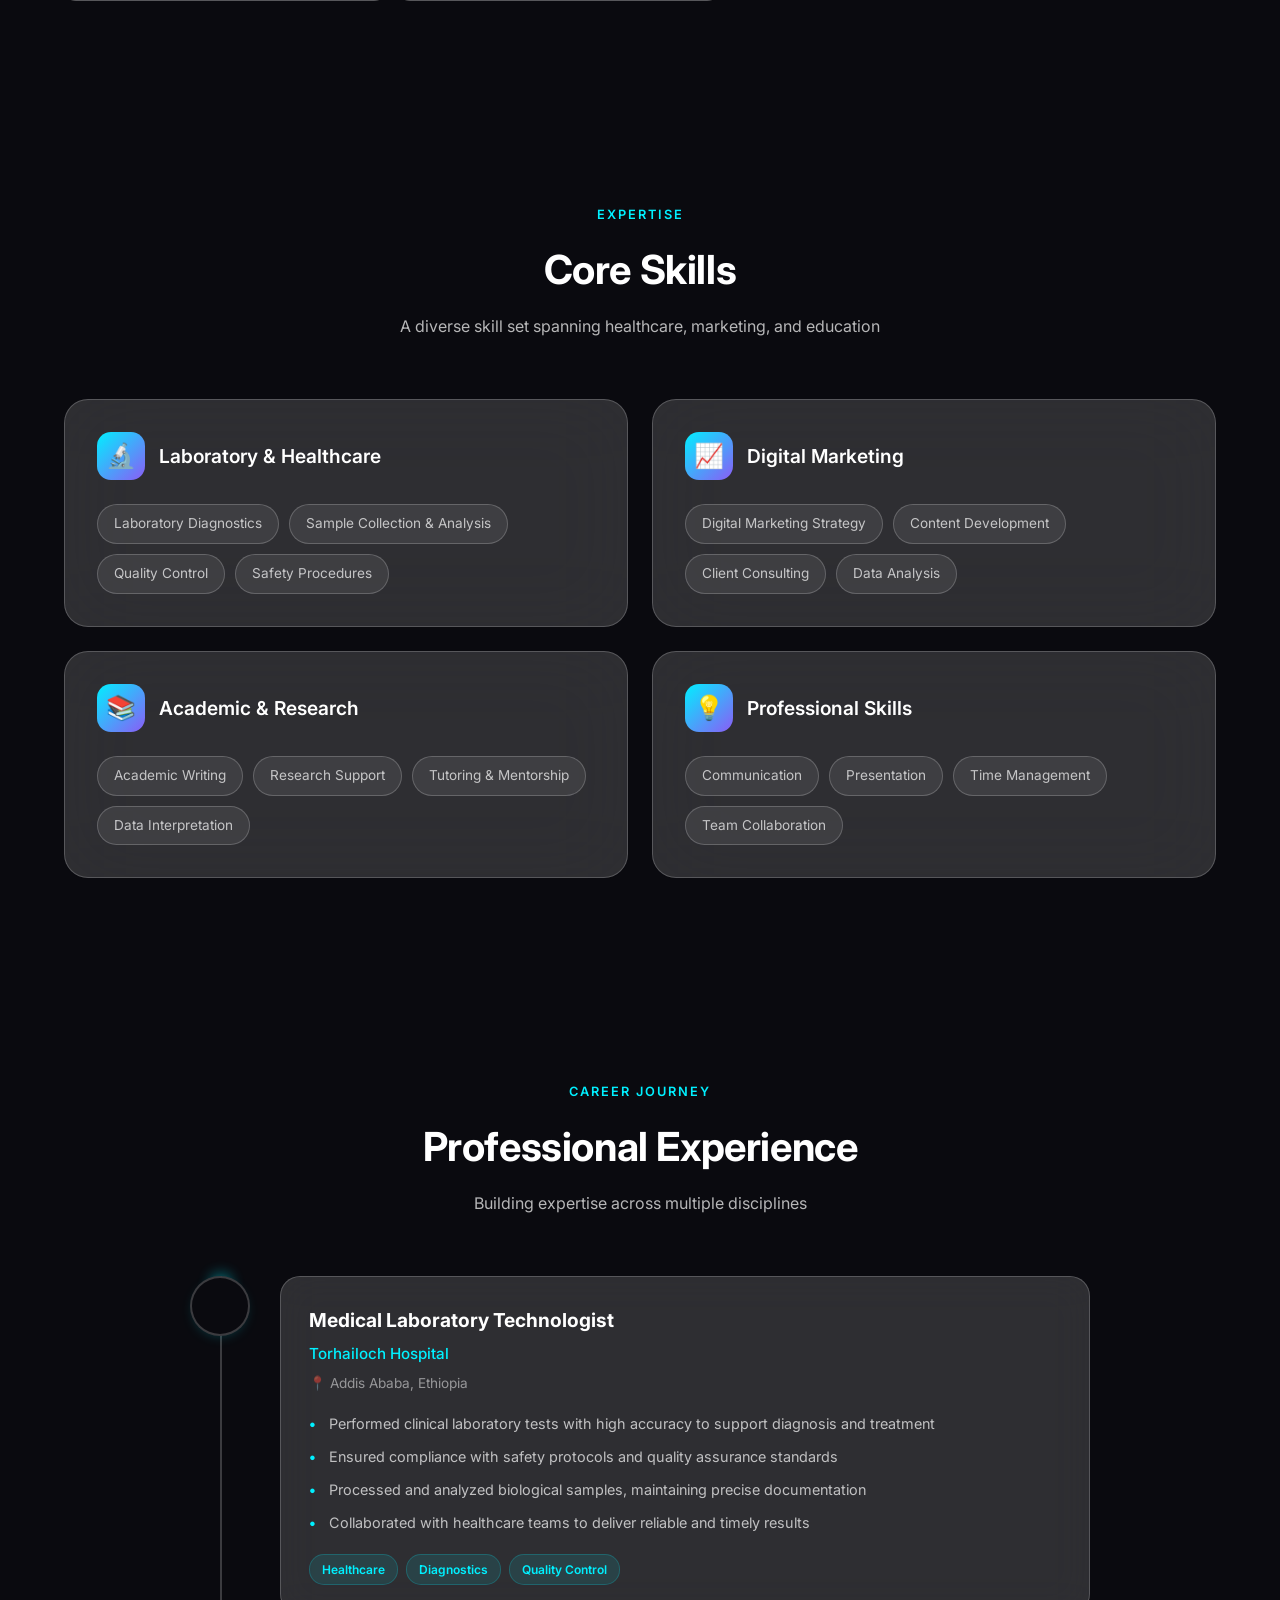
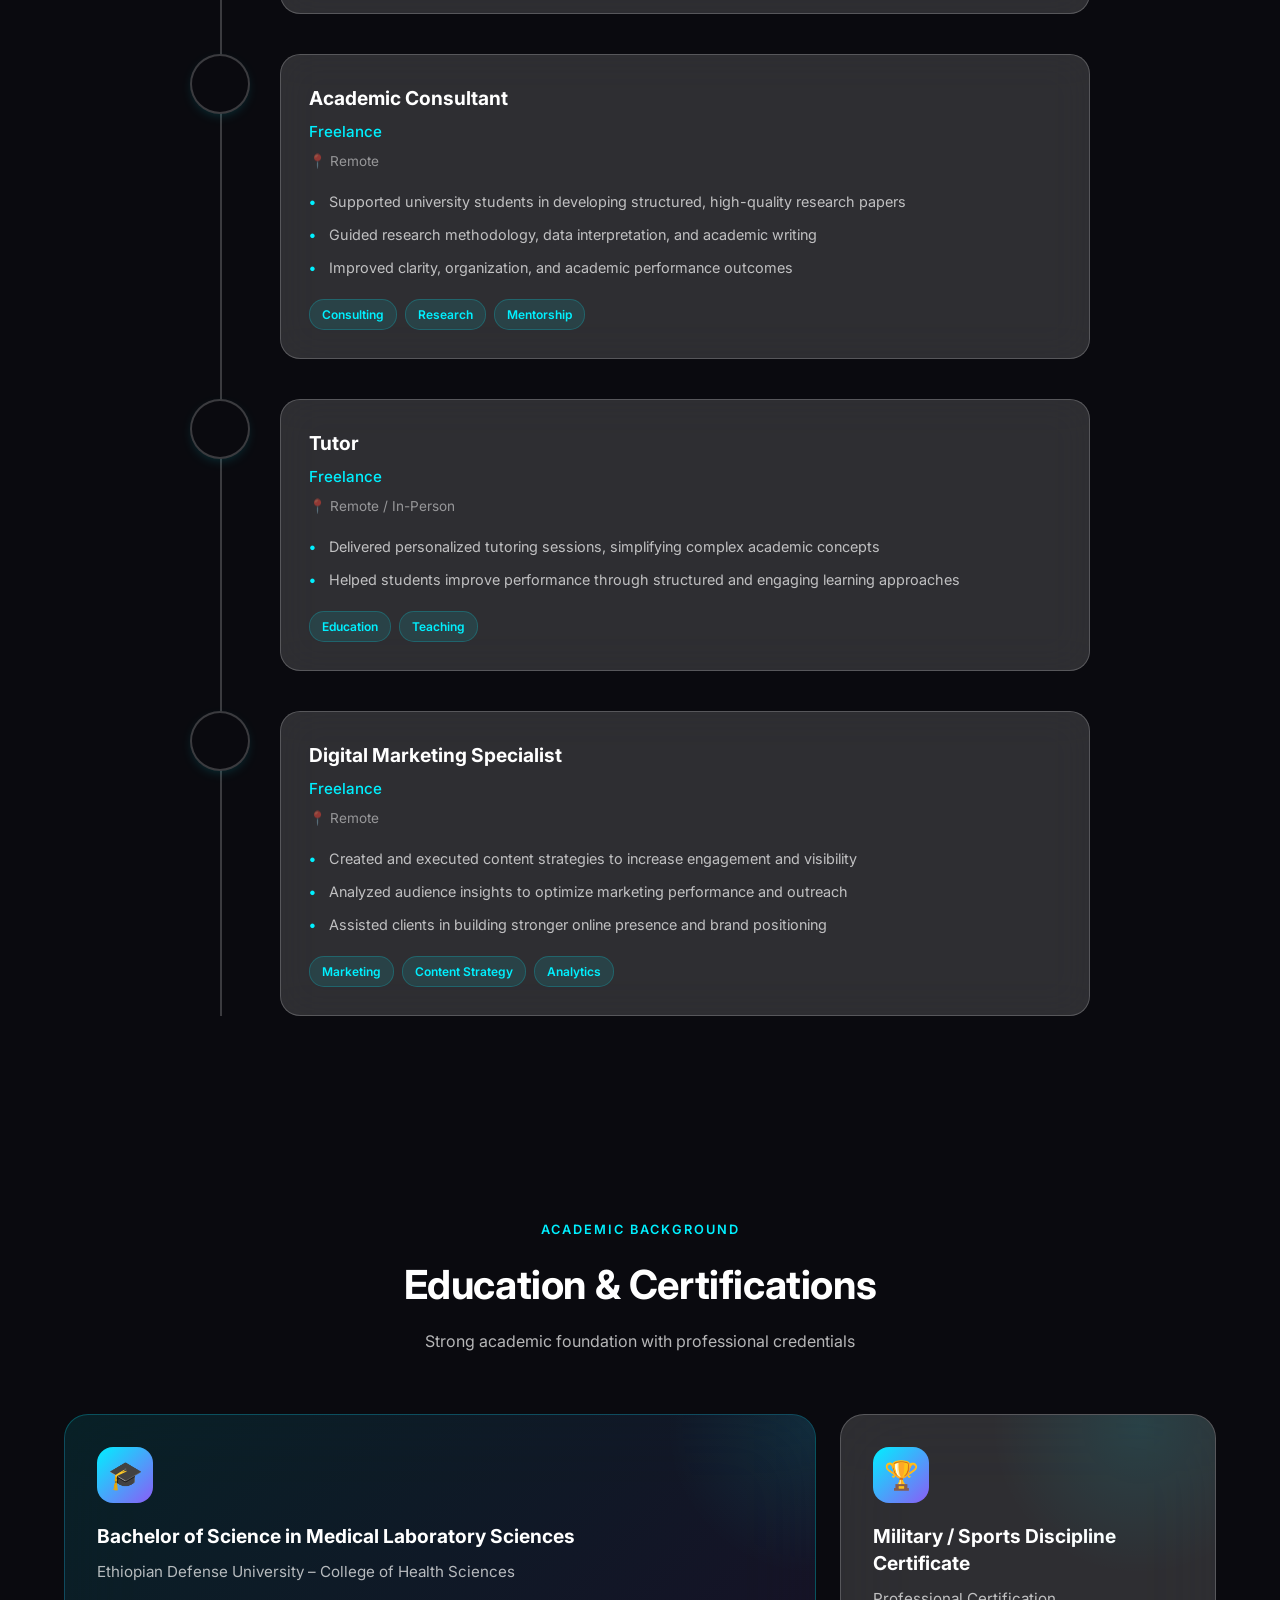
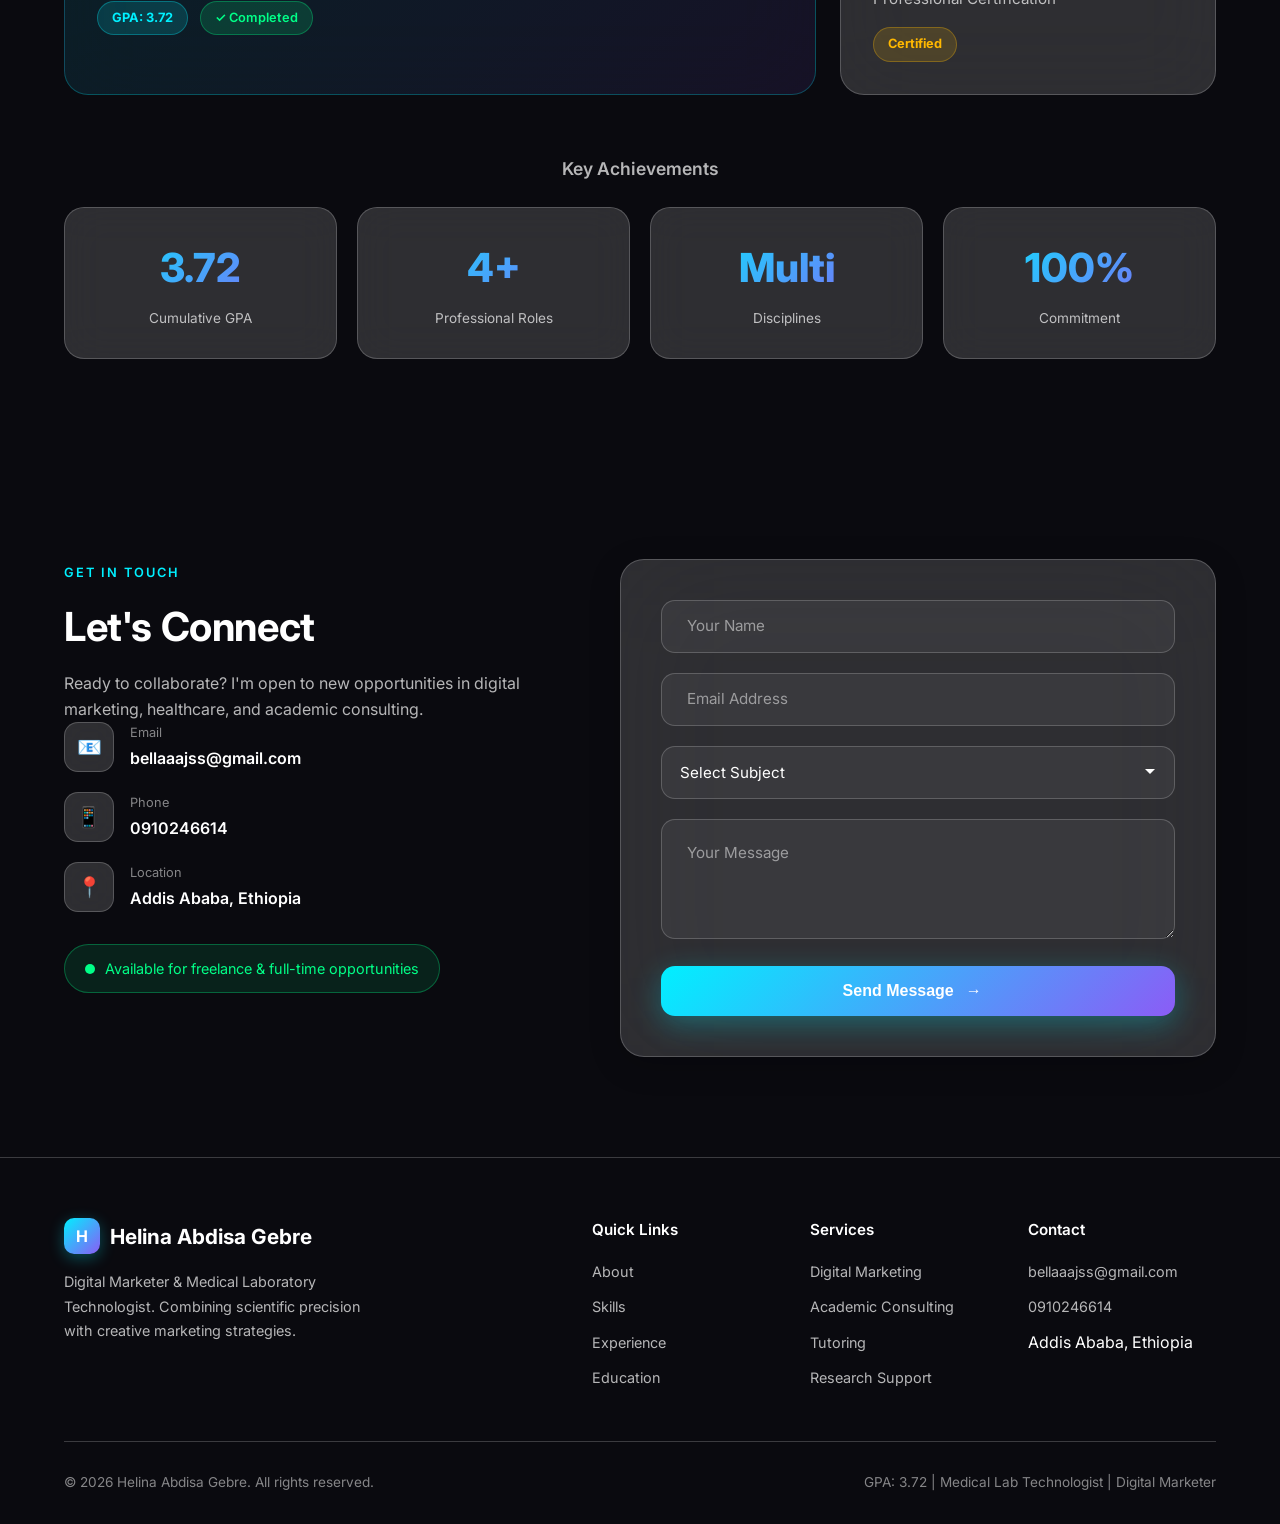
==== commit 41aa4a30: "Replace FAB menu with a contact form Added a contact form to replace the previous FAB menu." ====
--- a/index.html
+++ b/index.html
@@ -511,33 +511,41 @@
                     </div>
                 </div>
 
-<div class="fab-container">
-    <div class="fab-menu-wrapper">
-        <div class="subject-picker">
-            <p class="picker-label">I'm interested in...</p>
-            <div class="subject-options">
-                <button class="sub-btn" onclick="setSubject('Marketing')">Digital Marketing</button>
-                <button class="sub-btn" onclick="setSubject('Consulting')">Academic Consulting</button>
-                <button class="sub-btn" onclick="setSubject('Healthcare')">Healthcare Collab</button>
-                <button class="sub-btn" onclick="setSubject('Tutoring')">Tutoring</button>
-            </div>
-        </div>
-
-        <div class="fab-actions">
-            <a href="mailto:bellaaajss@gmail.com" id="mailLink" class="fab-child" data-sub="Email Me">
-                <span>✉️</span>
-            </a>
-            <a href="tel:0910246614" class="fab-child" data-sub="Call Me">
-                <span>📱</span>
-            </a>
-        </div>
-    </div>
-    
-    <div class="fab-main">
-        <span class="fab-icon">👋</span>
-        <span class="fab-text">Let's Connect</span>
-    </div>
-</div>
+                <div class="contact-form-container">
+                    <form class="contact-form" id="contactForm">
+                        <div class="form-group">
+                            <input type="text" id="name" required placeholder=" ">
+                            <label for="name">Your Name</label>
+                            <div class="form-glow"></div>
+                        </div>
+                        <div class="form-group">
+                            <input type="email" id="email" required placeholder=" ">
+                            <label for="email">Email Address</label>
+                            <div class="form-glow"></div>
+                        </div>
+                        <div class="form-group">
+                            <select id="subject" required>
+                                <option value="">Select Subject</option>
+                                <option value="marketing">Digital Marketing</option>
+                                <option value="consulting">Academic Consulting</option>
+                                <option value="tutoring">Tutoring</option>
+                                <option value="healthcare">Healthcare Collaboration</option>
+                                <option value="other">Other</option>
+                            </select>
+                            <div class="form-glow"></div>
+                        </div>
+                        <div class="form-group">
+                            <textarea id="message" rows="4" required placeholder=" "></textarea>
+                            <label for="message">Your Message</label>
+                            <div class="form-glow"></div>
+                        </div>
+                        <button type="submit" class="submit-btn">
+                            <span class="btn-text">Send Message</span>
+                            <span class="btn-icon">→</span>
+                            <div class="btn-glow"></div>
+                        </button>
+                    </form>
+                </div>
             </div>
         </div>
     </section>
--- a/styles.css
+++ b/styles.css
@@ -1808,6 +1808,84 @@
     border-color: var(--glass-border-strong);
 }
 
+/* Floating Menu Wrapper */
+.fab-menu-wrapper {
+    position: absolute;
+    bottom: 80px;
+    right: 0;
+    display: flex;
+    flex-direction: column;
+    align-items: flex-end;
+    gap: 20px;
+    opacity: 0;
+    pointer-events: none;
+    transform: translateY(20px) scale(0.95);
+    transition: all 0.4s cubic-bezier(0.165, 0.84, 0.44, 1);
+}
+
+.fab-container:hover .fab-menu-wrapper {
+    opacity: 1;
+    pointer-events: auto;
+    transform: translateY(0) scale(1);
+}
+
+/* Subject Picker Styling */
+.subject-picker {
+    background: rgba(255, 255, 255, 0.15);
+    backdrop-filter: blur(20px);
+    -webkit-backdrop-filter: blur(20px);
+    border: 1px solid rgba(255, 255, 255, 0.2);
+    border-radius: 20px;
+    padding: 15px;
+    width: 220px;
+    box-shadow: 0 15px 35px rgba(0,0,0,0.2);
+}
+
+.picker-label {
+    color: rgba(255,255,255,0.7);
+    font-size: 0.75rem;
+    text-transform: uppercase;
+    letter-spacing: 1px;
+    margin-bottom: 10px;
+    padding-left: 5px;
+}
+
+.subject-options {
+    display: flex;
+    flex-direction: column;
+    gap: 8px;
+}
+
+.sub-btn {
+    background: transparent;
+    border: 1px solid rgba(255,255,255,0.1);
+    color: white;
+    padding: 10px 15px;
+    border-radius: 12px;
+    text-align: left;
+    font-size: 0.9rem;
+    cursor: pointer;
+    transition: all 0.3s ease;
+}
+
+.sub-btn:hover {
+    background: rgba(255, 255, 255, 0.2);
+    border-color: rgba(255, 255, 255, 0.5);
+    transform: translateX(-5px);
+}
+
+/* Selected State for the Subject */
+.sub-btn.active {
+    background: var(--gradient-text, #6366f1); /* Use your theme color */
+    border-color: white;
+}
+
+/* Alignment for icons */
+.fab-actions {
+    display: flex;
+    gap: 15px;
+}
+
 /* ========================================
    RESPONSIVE DESIGN
    ======================================== */
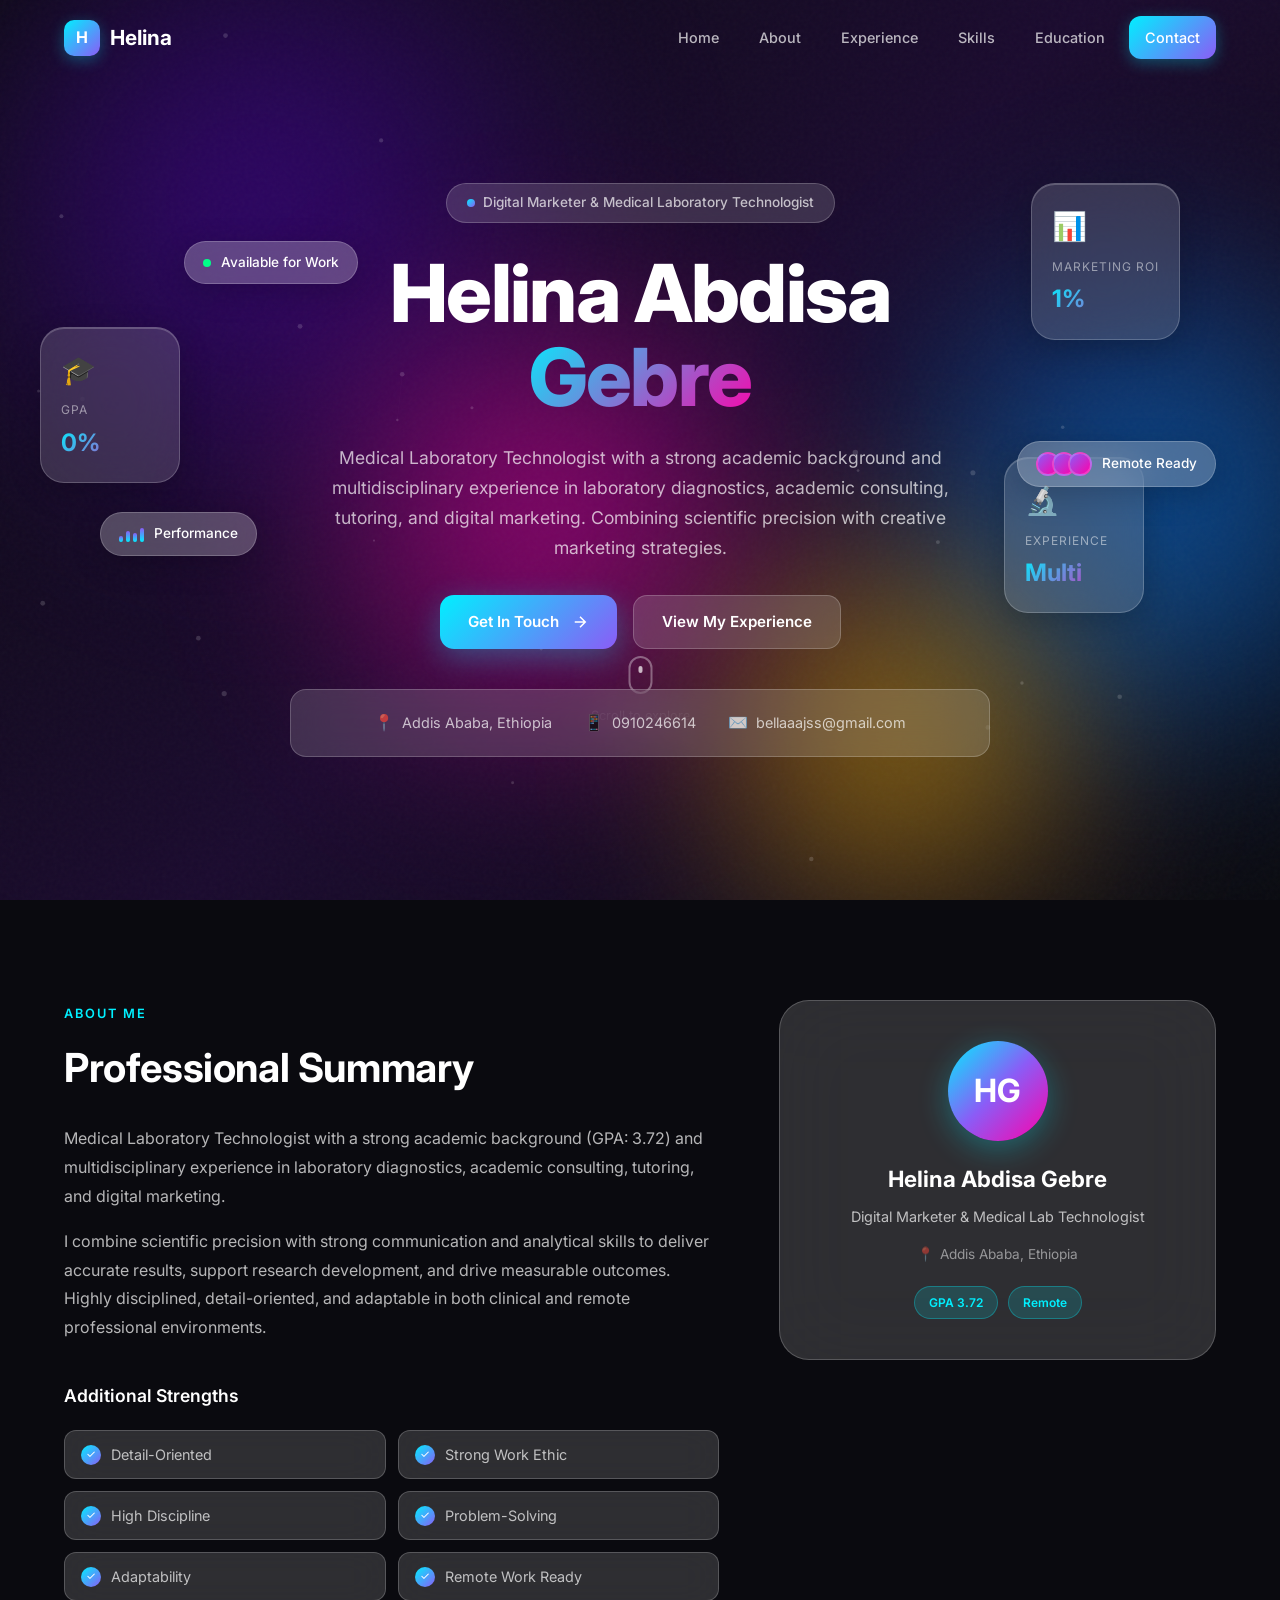
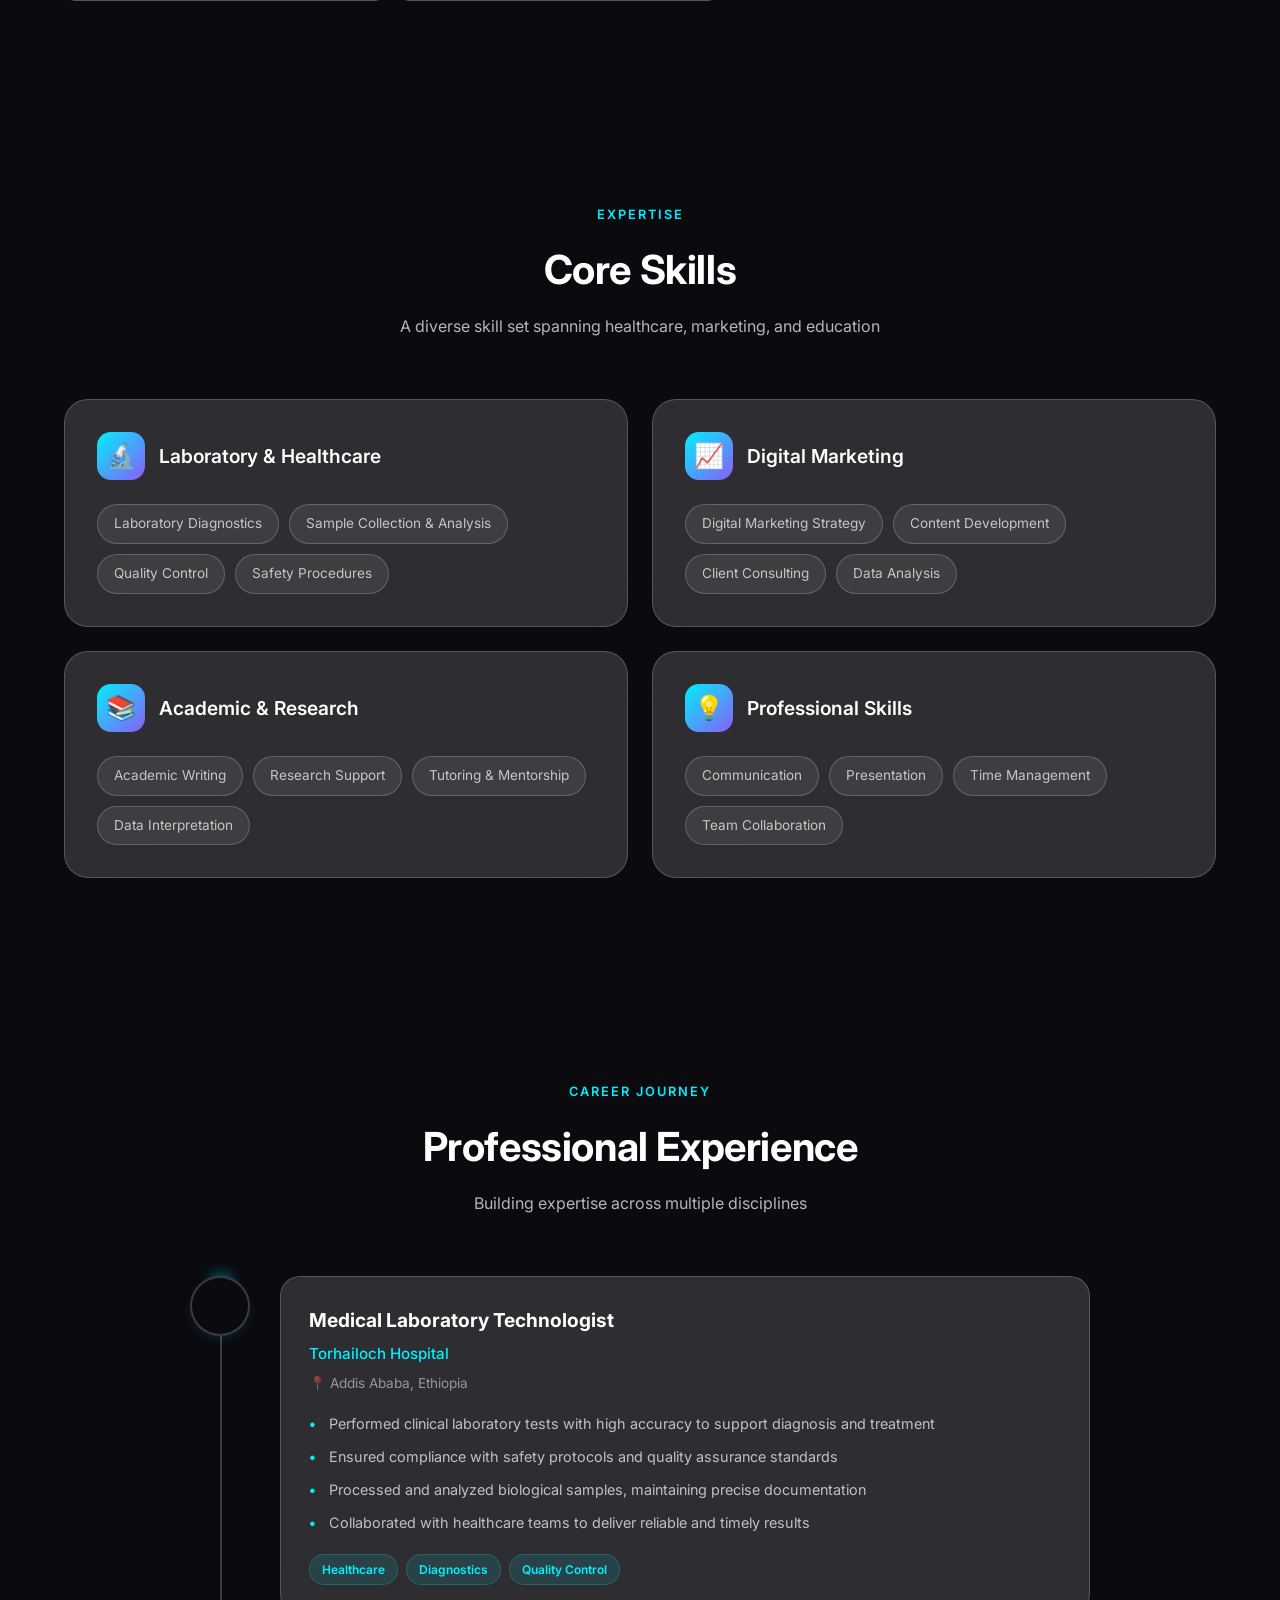
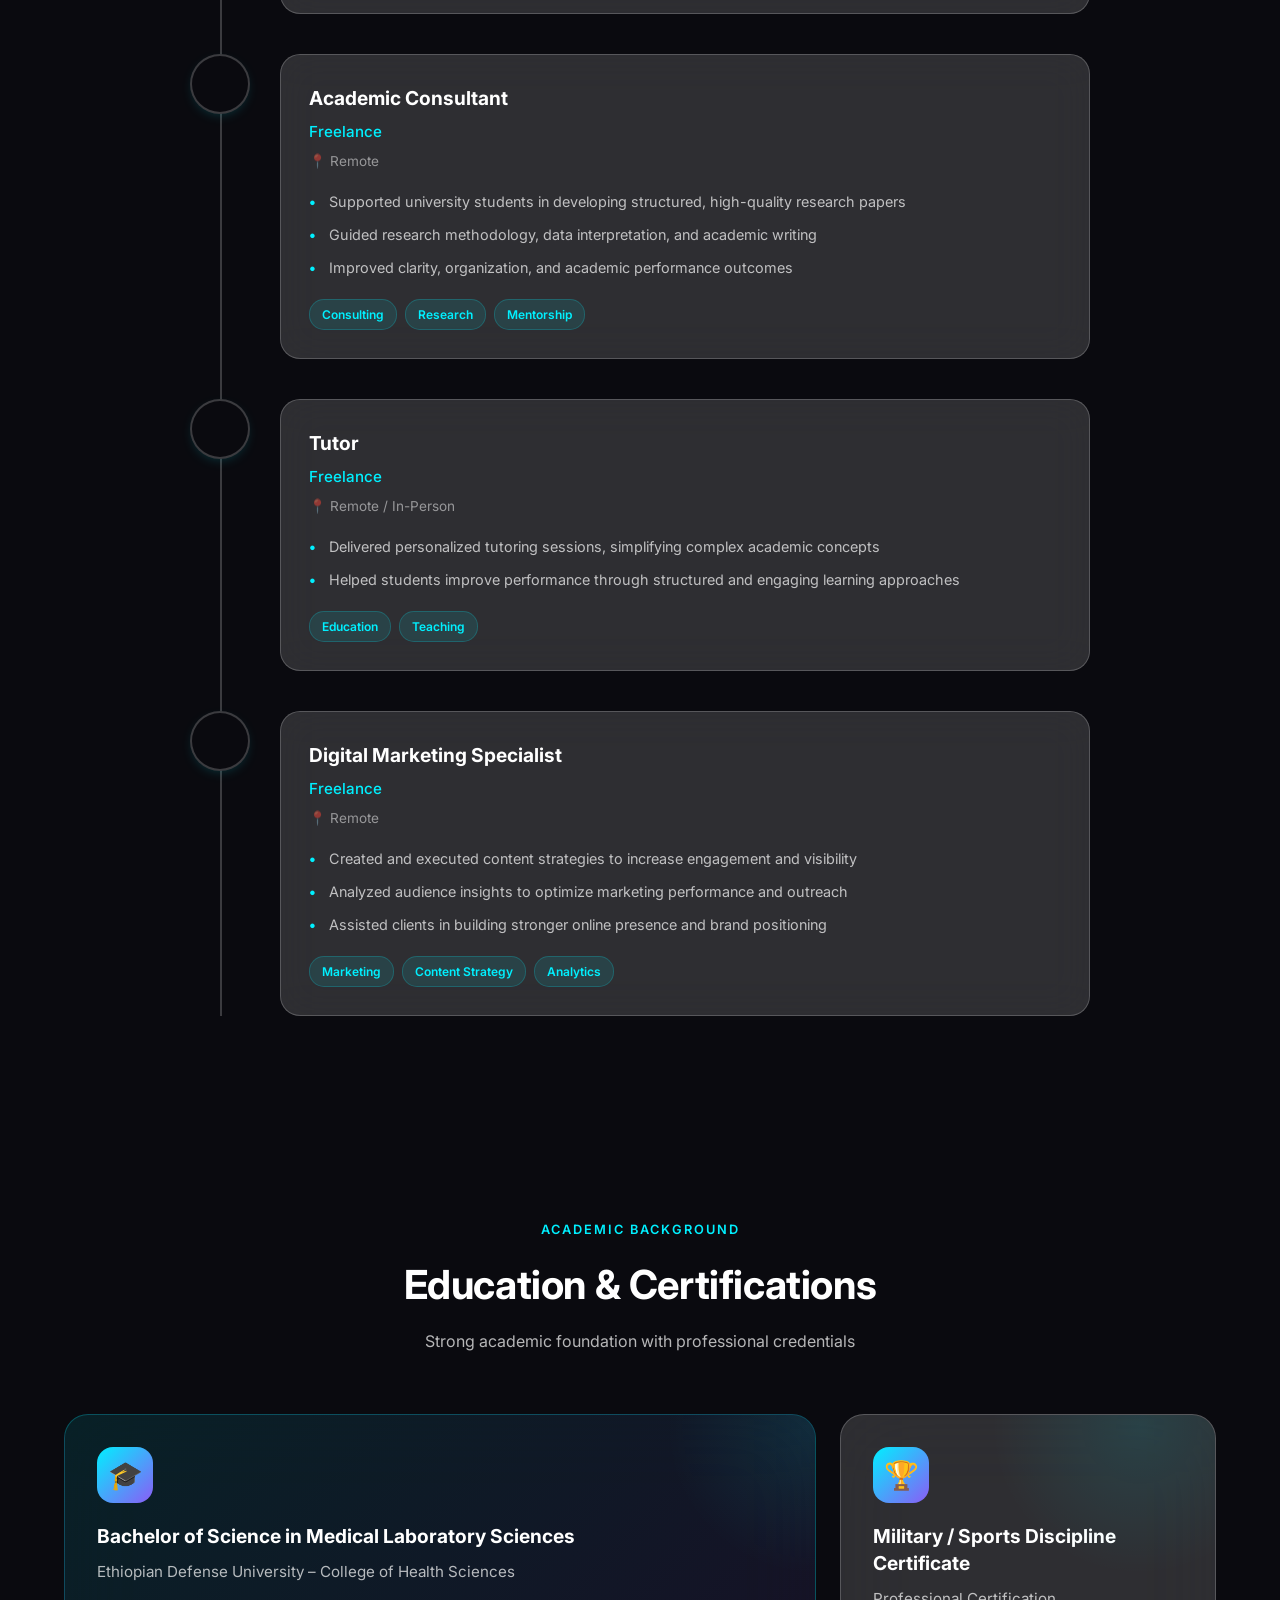
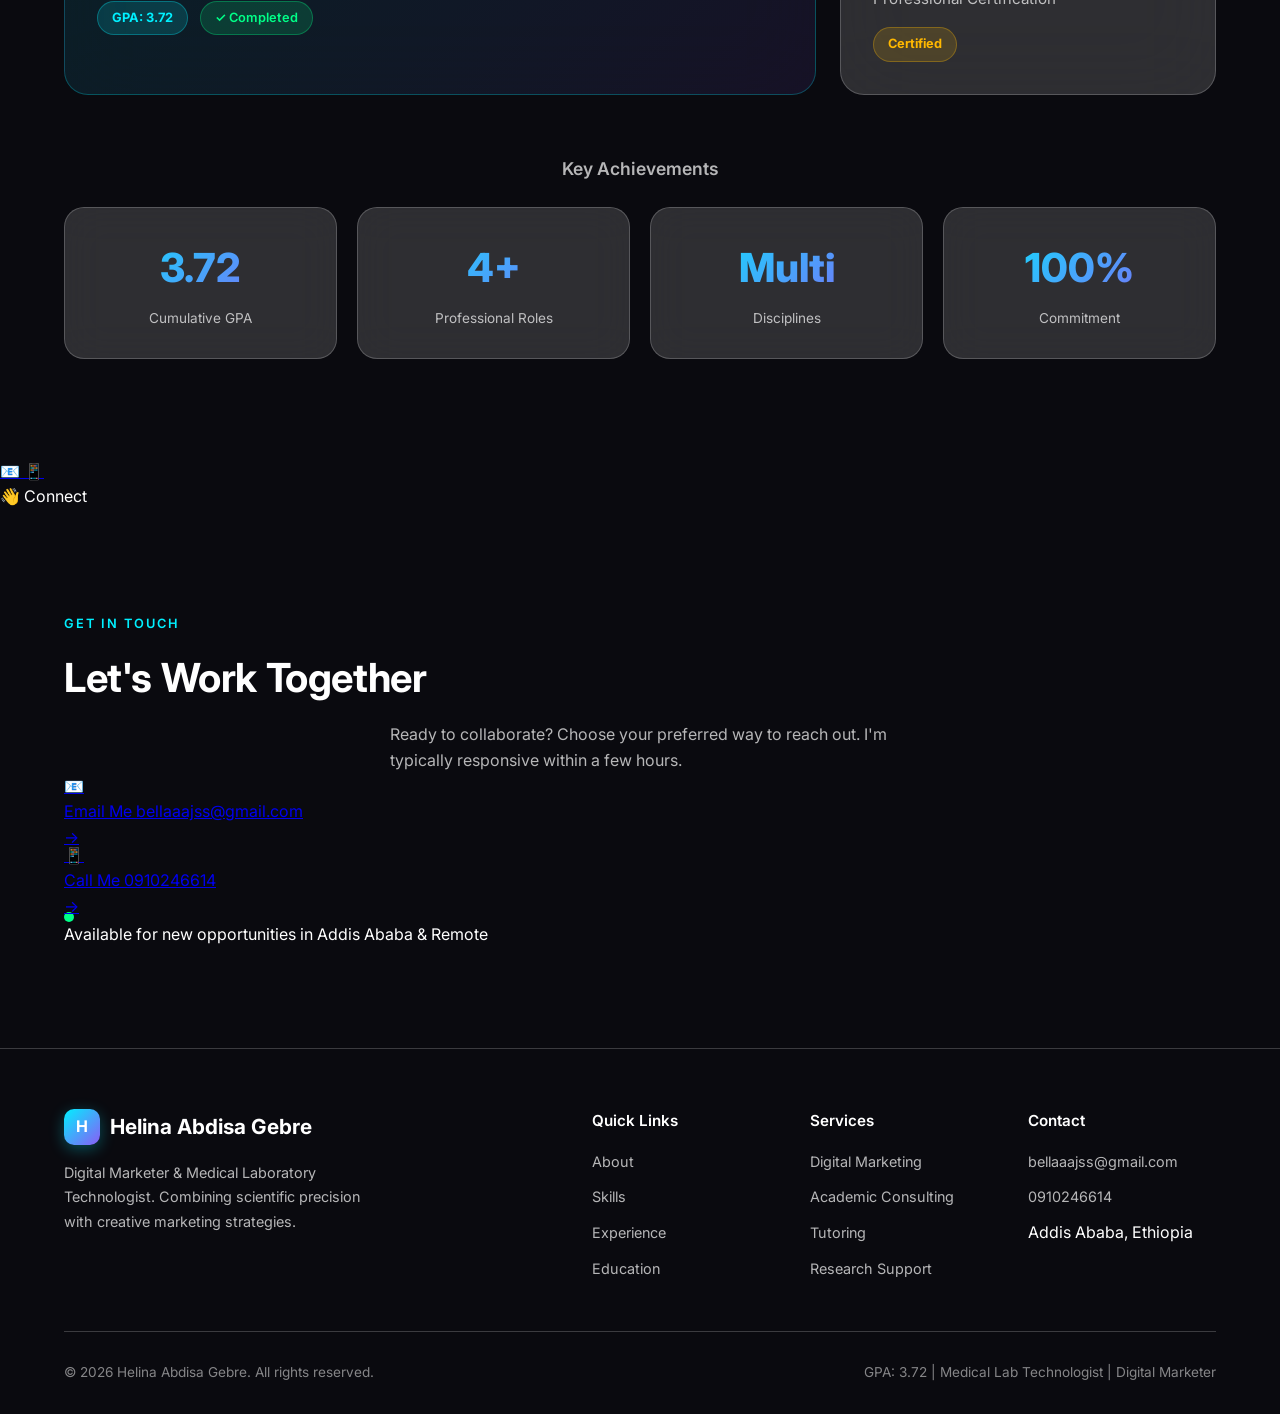
==== commit 81ee8fc1: "Revamp contact section with new design and actions Updated contact section with new layout and funct" ====
--- a/index.html
+++ b/index.html
@@ -472,84 +472,59 @@
     </section>
 
     <!-- Contact Section -->
-    <section id="contact" class="contact">
-        <div class="section-container">
-            <div class="contact-grid">
-                <div class="contact-info">
-                    <span class="section-label">Get In Touch</span>
-                    <h2 class="section-title">Let's Connect</h2>
-                    <p class="section-subtitle">Ready to collaborate? I'm open to new opportunities in digital marketing, healthcare, and academic consulting.</p>
-                    
-                    <div class="contact-details">
-                        <div class="contact-item">
-                            <div class="contact-icon">📧</div>
-                            <div class="contact-text">
-                                <span class="label">Email</span>
-                                <span class="value">bellaaajss@gmail.com</span>
-                            </div>
-                        </div>
-                        <div class="contact-item">
-                            <div class="contact-icon">📱</div>
-                            <div class="contact-text">
-                                <span class="label">Phone</span>
-                                <span class="value">0910246614</span>
-                            </div>
-                        </div>
-                        <div class="contact-item">
-                            <div class="contact-icon">📍</div>
-                            <div class="contact-text">
-                                <span class="label">Location</span>
-                                <span class="value">Addis Ababa, Ethiopia</span>
-                            </div>
-                        </div>
-                    </div>
-
-                    <!-- Availability Badge -->
-                    <div class="availability-badge">
-                        <div class="availability-dot"></div>
-                        <span>Available for freelance & full-time opportunities</span>
-                    </div>
-                </div>
-
-                <div class="contact-form-container">
-                    <form class="contact-form" id="contactForm">
-                        <div class="form-group">
-                            <input type="text" id="name" required placeholder=" ">
-                            <label for="name">Your Name</label>
-                            <div class="form-glow"></div>
-                        </div>
-                        <div class="form-group">
-                            <input type="email" id="email" required placeholder=" ">
-                            <label for="email">Email Address</label>
-                            <div class="form-glow"></div>
-                        </div>
-                        <div class="form-group">
-                            <select id="subject" required>
-                                <option value="">Select Subject</option>
-                                <option value="marketing">Digital Marketing</option>
-                                <option value="consulting">Academic Consulting</option>
-                                <option value="tutoring">Tutoring</option>
-                                <option value="healthcare">Healthcare Collaboration</option>
-                                <option value="other">Other</option>
-                            </select>
-                            <div class="form-glow"></div>
-                        </div>
-                        <div class="form-group">
-                            <textarea id="message" rows="4" required placeholder=" "></textarea>
-                            <label for="message">Your Message</label>
-                            <div class="form-glow"></div>
-                        </div>
-                        <button type="submit" class="submit-btn">
-                            <span class="btn-text">Send Message</span>
-                            <span class="btn-icon">→</span>
-                            <div class="btn-glow"></div>
-                        </button>
-                    </form>
-                </div>
-            </div>
-        </div>
-    </section>
-
+<div class="fab-container">
+    <div class="fab-menu">
+        <a href="mailto:bellaaajss@gmail.com" class="fab-item" data-tooltip="Email Me">
+            <span>📧</span>
+        </a>
+        <a href="tel:0910246614" class="fab-item" data-tooltip="Call Me">
+            <span>📱</span>
+        </a>
+    </div>
+    <div class="fab-main">
+        <span class="fab-icon">👋</span>
+        <span class="fab-text">Connect</span>
+    </div>
+</div>
+
+<section id="contact" class="contact">
+    <div class="section-container">
+        <div class="contact-card-simple">
+            <span class="section-label">Get In Touch</span>
+            <h2 class="section-title">Let's Work Together</h2>
+            <p class="section-subtitle">Ready to collaborate? Choose your preferred way to reach out. I'm typically responsive within a few hours.</p>
+            
+            <div class="contact-actions-grid">
+                <a href="mailto:bellaaajss@gmail.com" class="contact-btn email-btn">
+                    <div class="btn-content">
+                        <span class="btn-icon">📧</span>
+                        <div class="btn-info">
+                            <span class="btn-label">Email Me</span>
+                            <span class="btn-value">bellaaajss@gmail.com</span>
+                        </div>
+                    </div>
+                    <div class="btn-arrow">→</div>
+                </a>
+
+                <a href="tel:0910246614" class="contact-btn phone-btn">
+                    <div class="btn-content">
+                        <span class="btn-icon">📱</span>
+                        <div class="btn-info">
+                            <span class="btn-label">Call Me</span>
+                            <span class="btn-value">0910246614</span>
+                        </div>
+                    </div>
+                    <div class="btn-arrow">→</div>
+                </a>
+            </div>
+
+            <div class="availability-badge-centered">
+                <div class="availability-dot"></div>
+                <span>Available for new opportunities in Addis Ababa & Remote</span>
+            </div>
+        </div>
+    </div>
+</section>
     <!-- Footer -->
     <footer class="footer">
         <div class="footer-container">
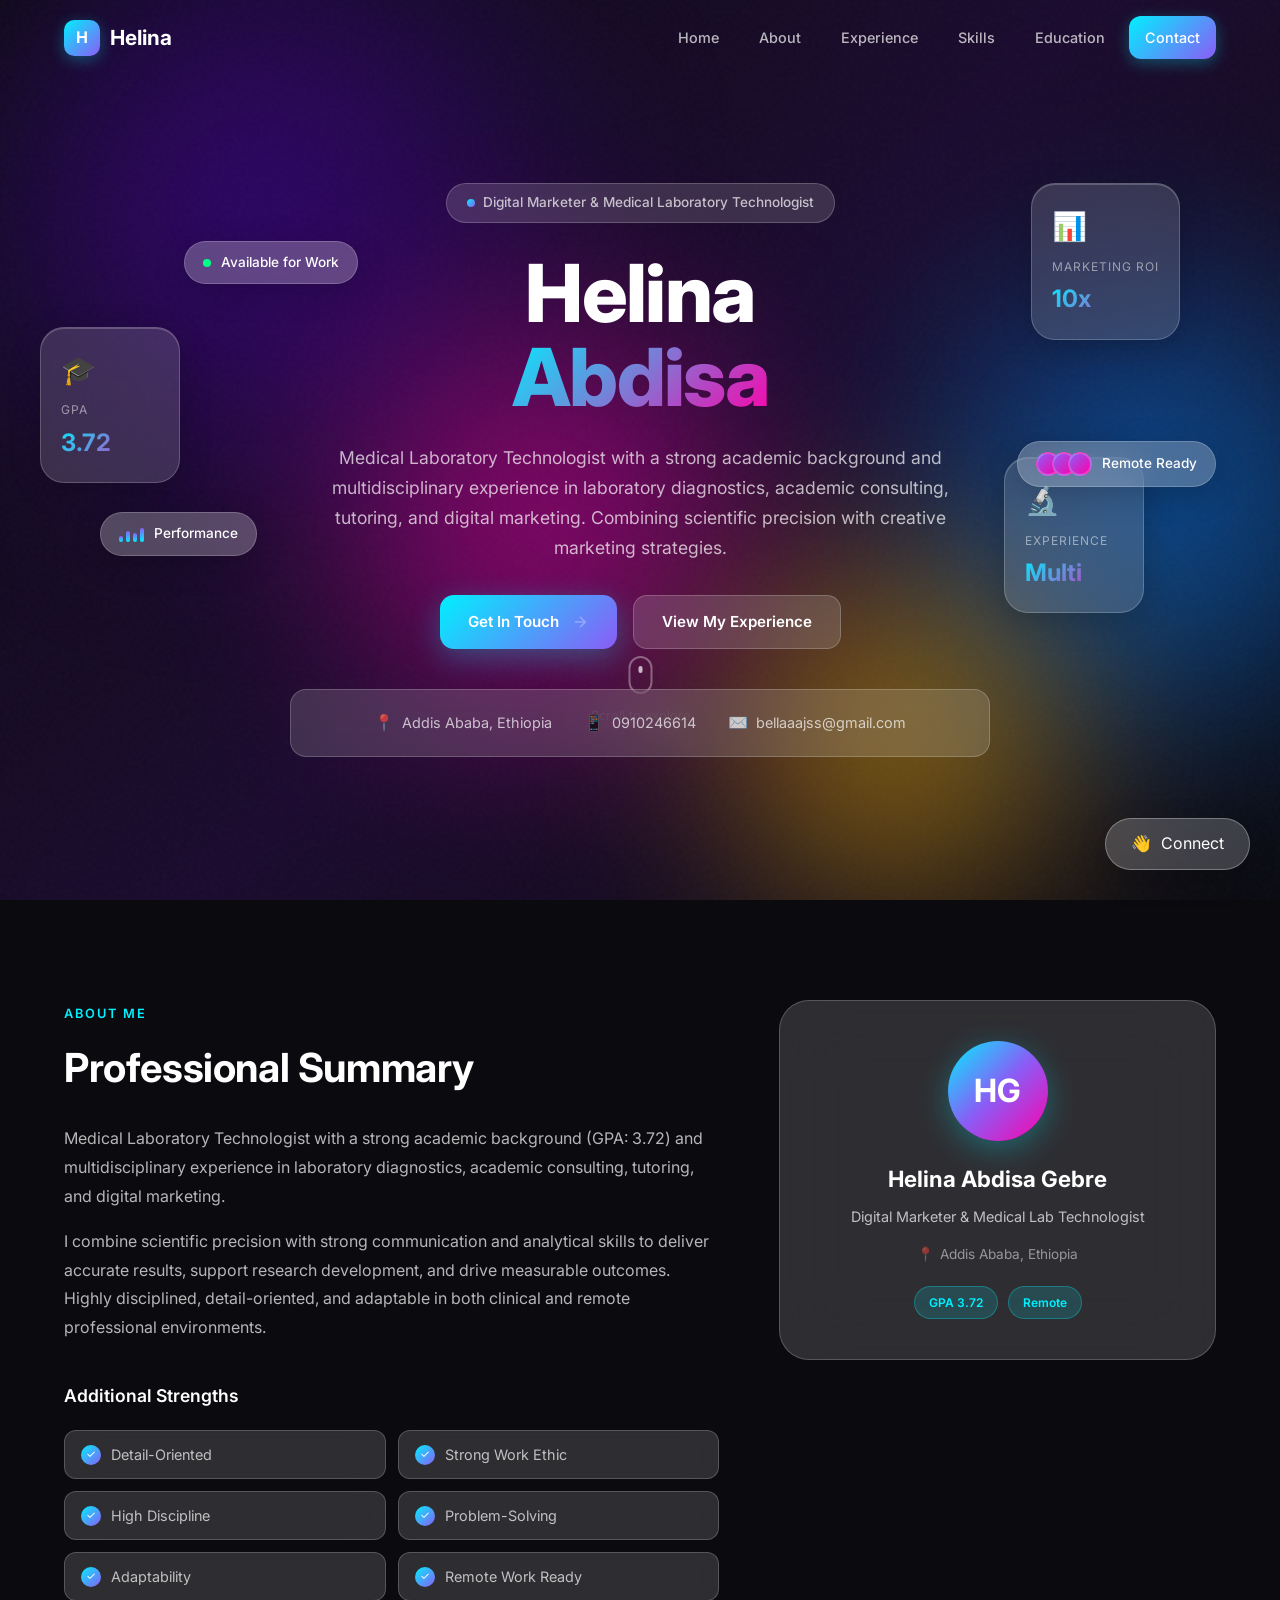
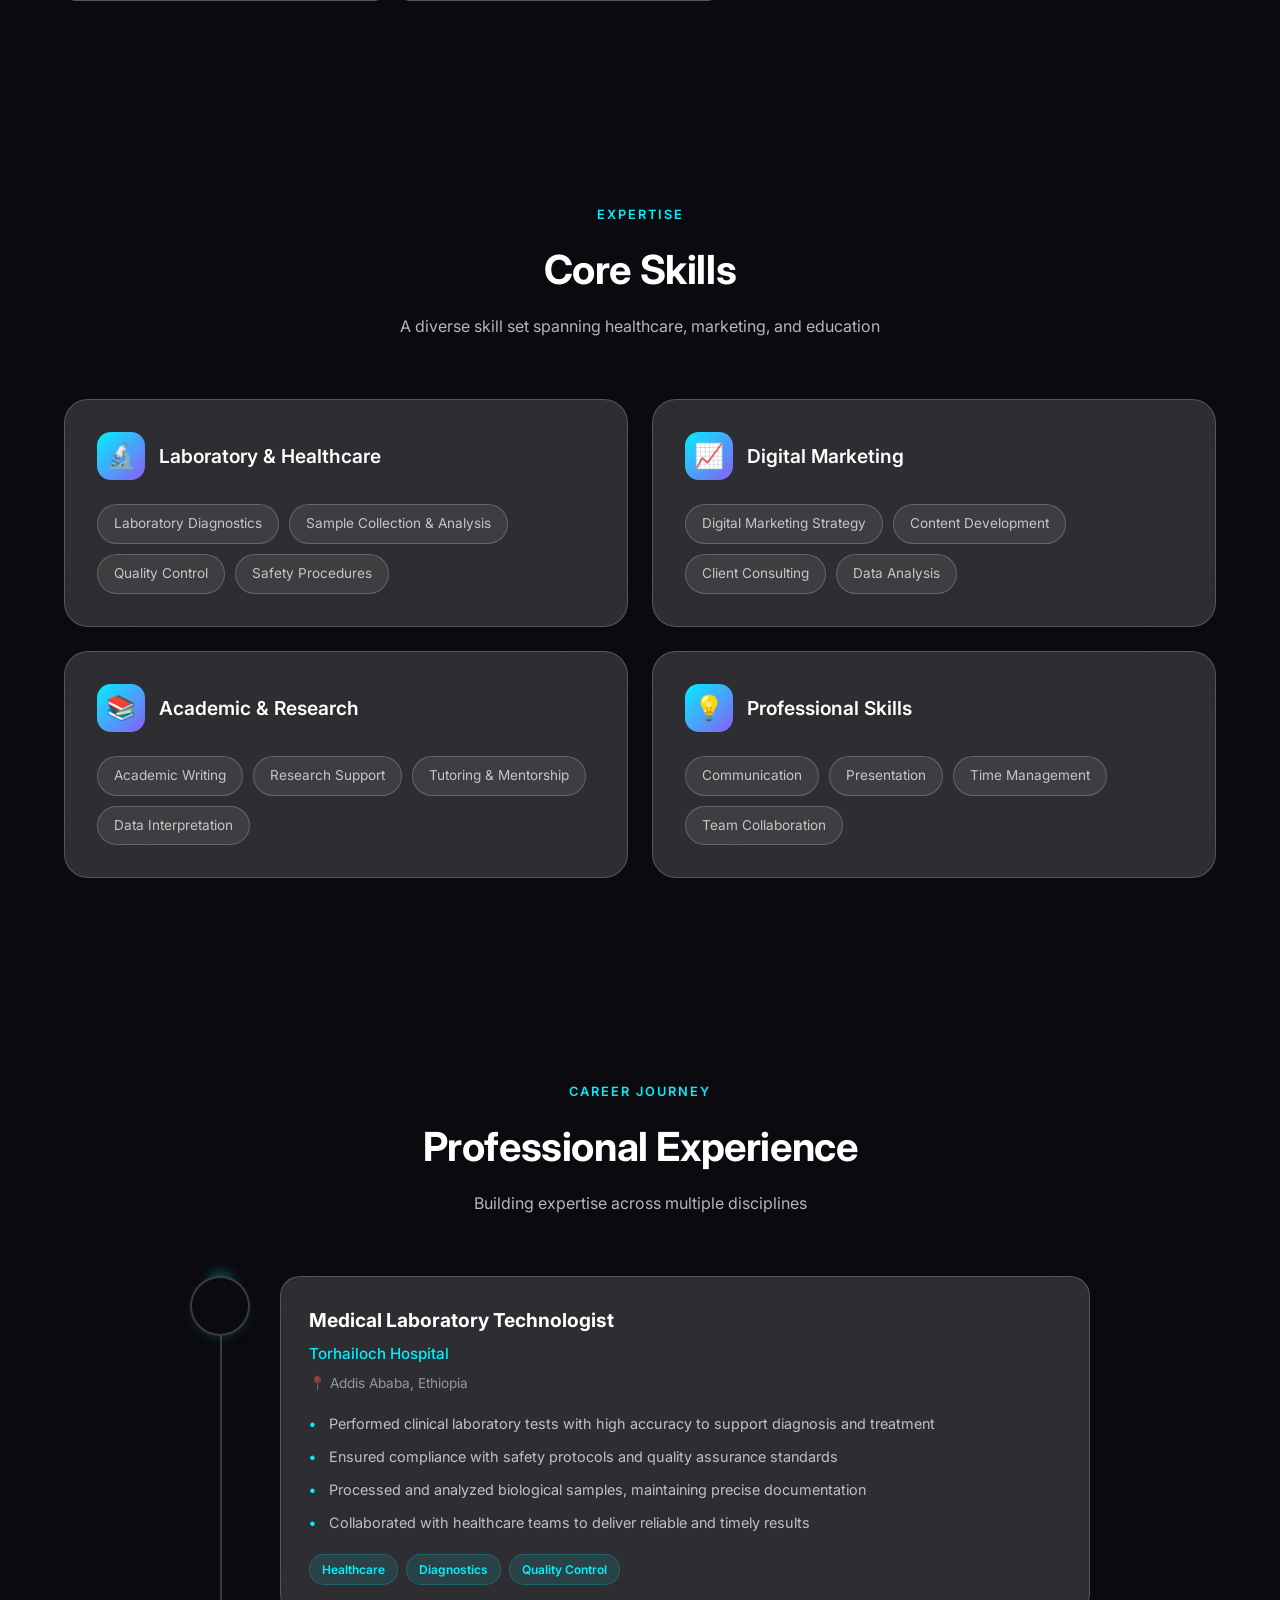
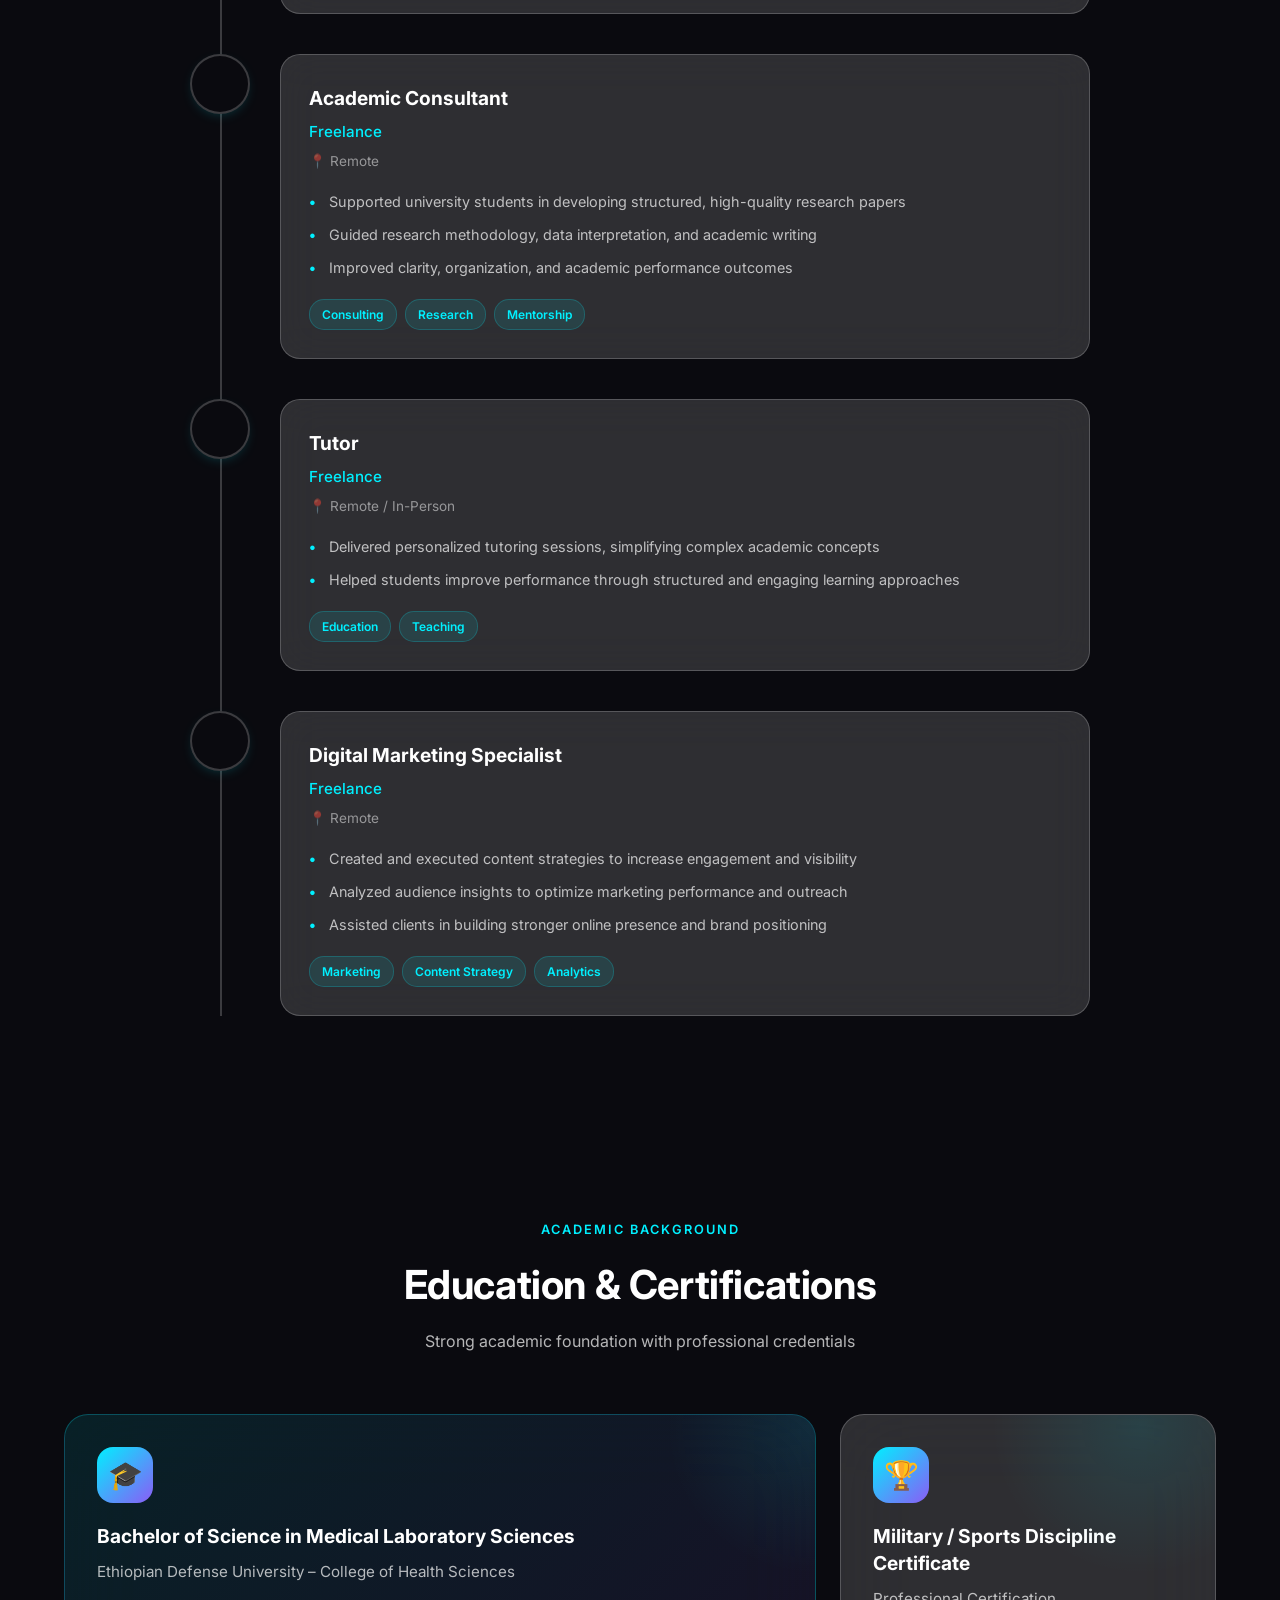
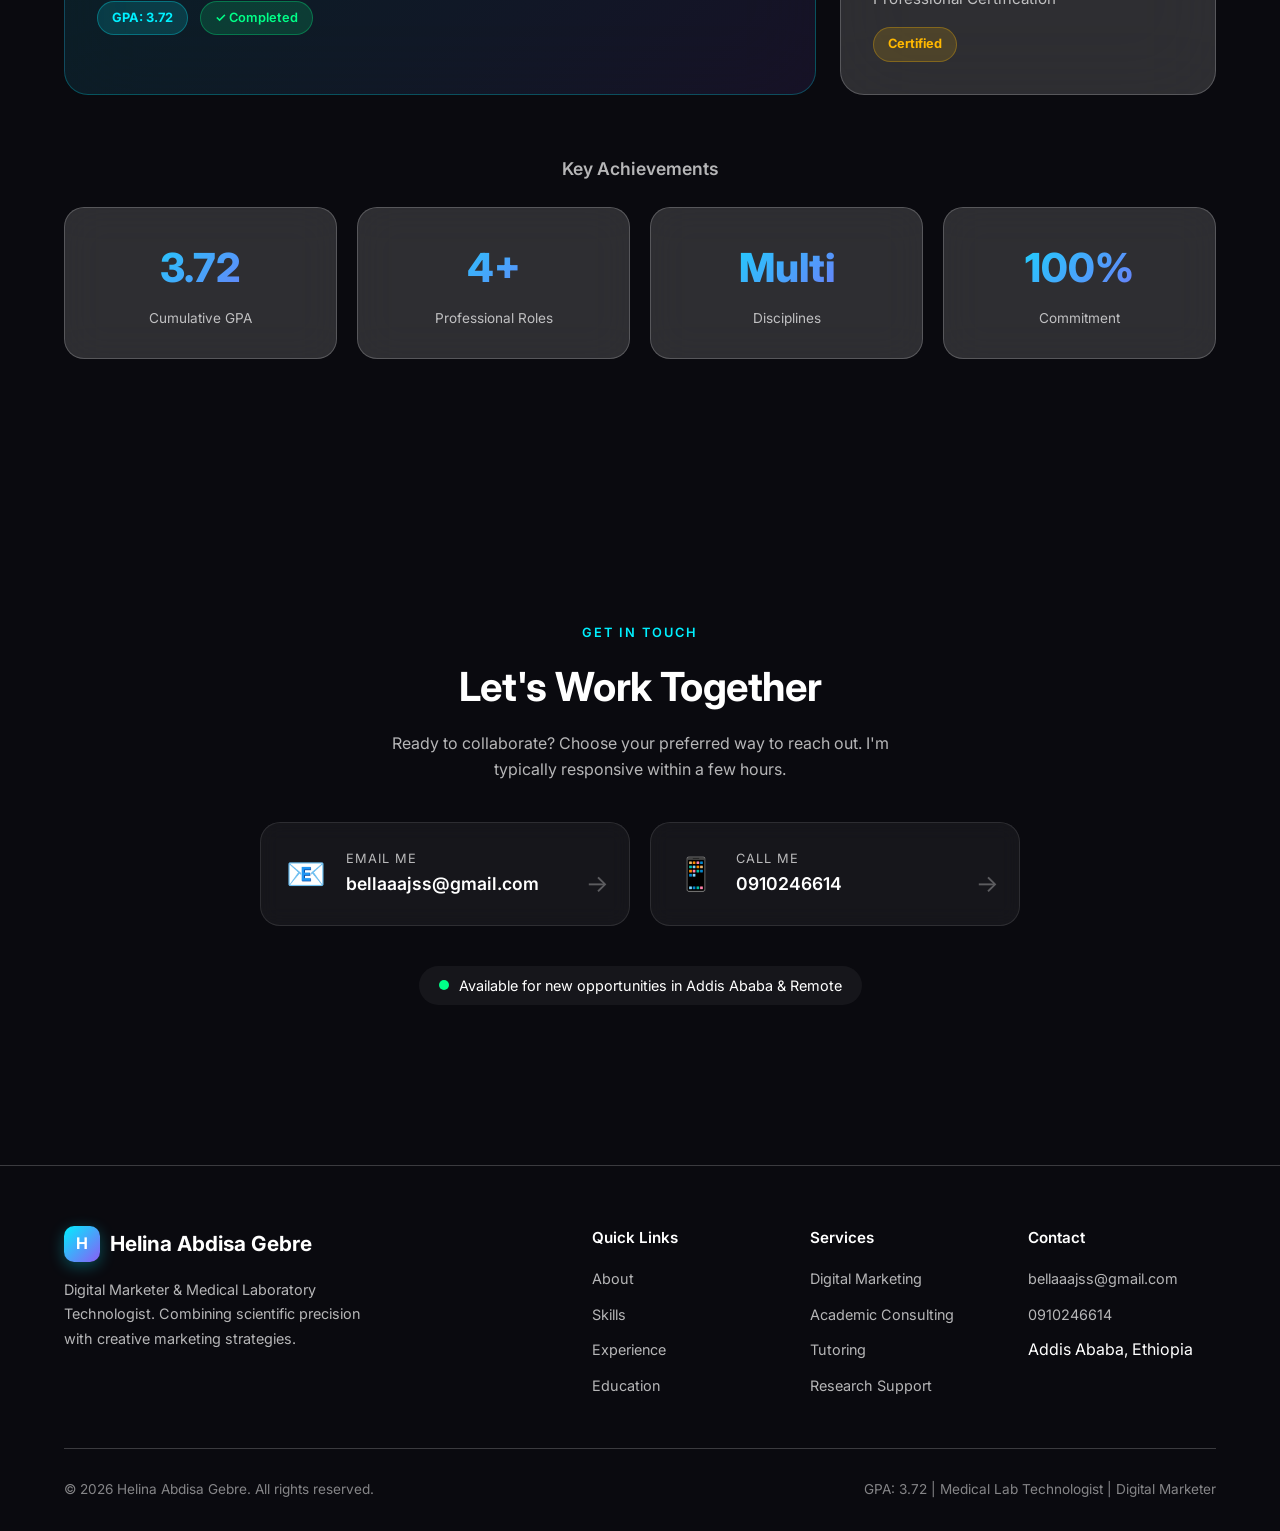
==== commit 70312d2d: "Fix name order in hero title for consistency" ====
--- a/index.html
+++ b/index.html
@@ -99,8 +99,8 @@
                     Digital Marketer & Medical Laboratory Technologist
                 </div>
                 <h1 class="hero-title">
-                    <span class="title-line">Helina Abdisa</span>
-                    <span class="title-line"><span class="gradient-text">Gebre</span></span>
+                    <span class="title-line">Helina</span>
+                    <span class="title-line"><span class="gradient-text">Abdisa</span></span>
                 </h1>
                 <p class="hero-subtitle">
                     Medical Laboratory Technologist with a strong academic background and multidisciplinary experience 
--- a/styles.css
+++ b/styles.css
@@ -156,7 +156,125 @@
 /* ========================================
    NAVIGATION
    ======================================== */
-
+/* --- Floating Action Button Styles --- */
+.fab-container {
+    position: fixed;
+    bottom: 30px;
+    right: 30px;
+    z-index: 1000;
+    display: flex;
+    flex-direction: column;
+    align-items: flex-end;
+    gap: 15px;
+}
+
+.fab-main {
+    background: rgba(255, 255, 255, 0.2);
+    backdrop-filter: blur(15px);
+    -webkit-backdrop-filter: blur(15px);
+    border: 1px solid rgba(255, 255, 255, 0.3);
+    padding: 12px 25px;
+    border-radius: 50px;
+    display: flex;
+    align-items: center;
+    gap: 10px;
+    cursor: pointer;
+    box-shadow: 0 10px 30px rgba(0,0,0,0.2);
+    transition: all 0.3s ease;
+}
+
+.fab-main:hover { transform: scale(1.05); background: rgba(255, 255, 255, 0.3); }
+
+.fab-menu {
+    display: flex;
+    flex-direction: column;
+    gap: 12px;
+    opacity: 0;
+    pointer-events: none;
+    transform: translateY(20px);
+    transition: all 0.3s cubic-bezier(0.68, -0.55, 0.265, 1.55);
+}
+
+.fab-container:hover .fab-menu {
+    opacity: 1;
+    pointer-events: auto;
+    transform: translateY(0);
+}
+
+.fab-item {
+    width: 50px;
+    height: 50px;
+    background: rgba(255, 255, 255, 0.2);
+    backdrop-filter: blur(10px);
+    border-radius: 50%;
+    display: flex;
+    justify-content: center;
+    align-items: center;
+    border: 1px solid rgba(255, 255, 255, 0.2);
+    text-decoration: none;
+    transition: all 0.2s ease;
+}
+
+.fab-item:hover { background: white; transform: scale(1.1); }
+
+/* --- Contact Section Buttons --- */
+.contact-card-simple {
+    text-align: center;
+    max-width: 800px;
+    margin: 0 auto;
+    padding: 60px 20px;
+}
+
+.contact-actions-grid {
+    display: grid;
+    grid-template-columns: repeat(auto-fit, minmax(280px, 1fr));
+    gap: 20px;
+    margin-top: 40px;
+}
+
+.contact-btn {
+    background: rgba(255, 255, 255, 0.05);
+    border: 1px solid rgba(255, 255, 255, 0.1);
+    padding: 25px;
+    border-radius: 20px;
+    display: flex;
+    align-items: center;
+    justify-content: space-between;
+    text-decoration: none;
+    color: white;
+    transition: all 0.3s ease;
+    backdrop-filter: blur(10px);
+}
+
+.contact-btn:hover {
+    background: rgba(255, 255, 255, 0.15);
+    transform: translateY(-5px);
+    border-color: rgba(255, 255, 255, 0.4);
+}
+
+.btn-content {
+    display: flex;
+    align-items: center;
+    gap: 20px;
+    text-align: left;
+}
+
+.btn-icon { font-size: 2rem; }
+.btn-label { display: block; font-size: 0.8rem; opacity: 0.7; text-transform: uppercase; letter-spacing: 1px; }
+.btn-value { font-size: 1.1rem; font-weight: 600; }
+.btn-arrow { font-size: 1.5rem; opacity: 0.3; transition: transform 0.3s ease; }
+.contact-btn:hover .btn-arrow { transform: translateX(5px); opacity: 1; }
+
+.availability-badge-centered {
+    display: inline-flex;
+    align-items: center;
+    gap: 10px;
+    margin-top: 40px;
+    padding: 8px 20px;
+    background: rgba(255, 255, 255, 0.05);
+    border-radius: 50px;
+    font-size: 0.9rem;
+}
 .glass-nav {
     position: fixed;
     top: 0;
